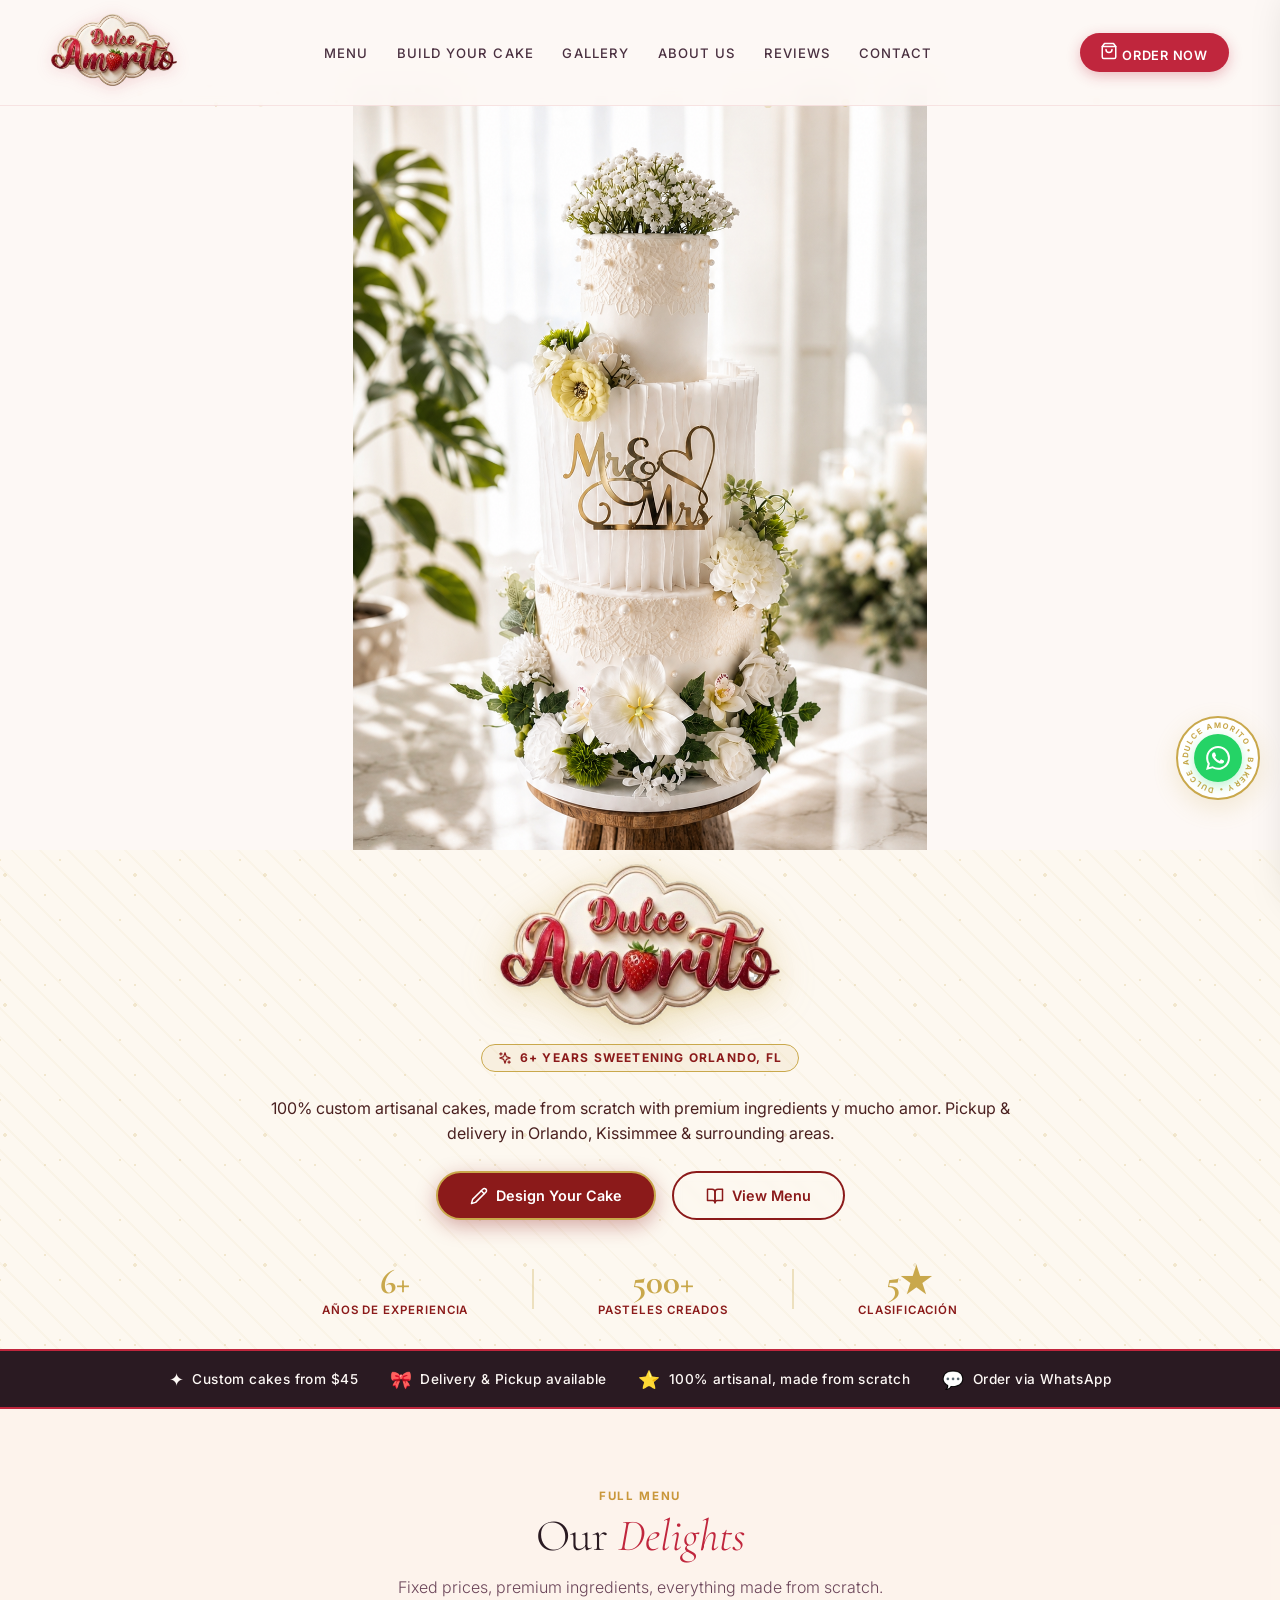
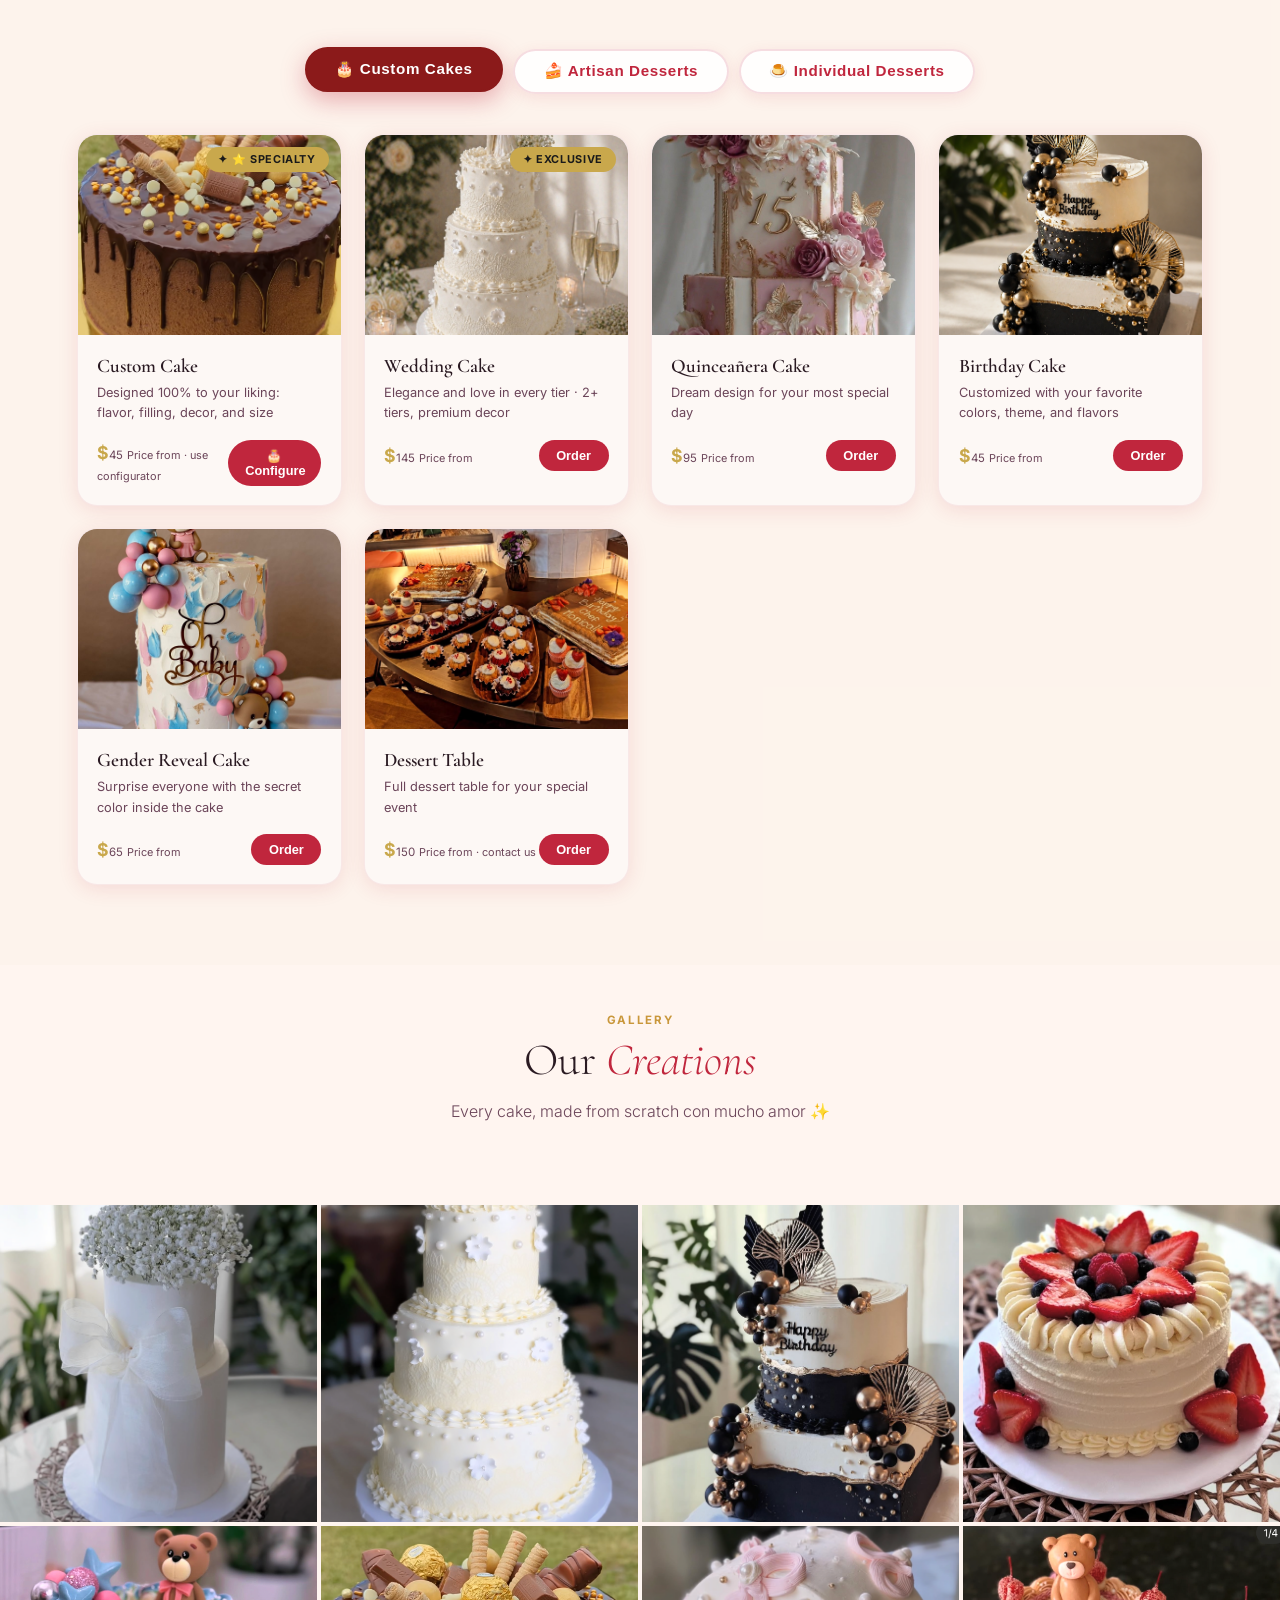
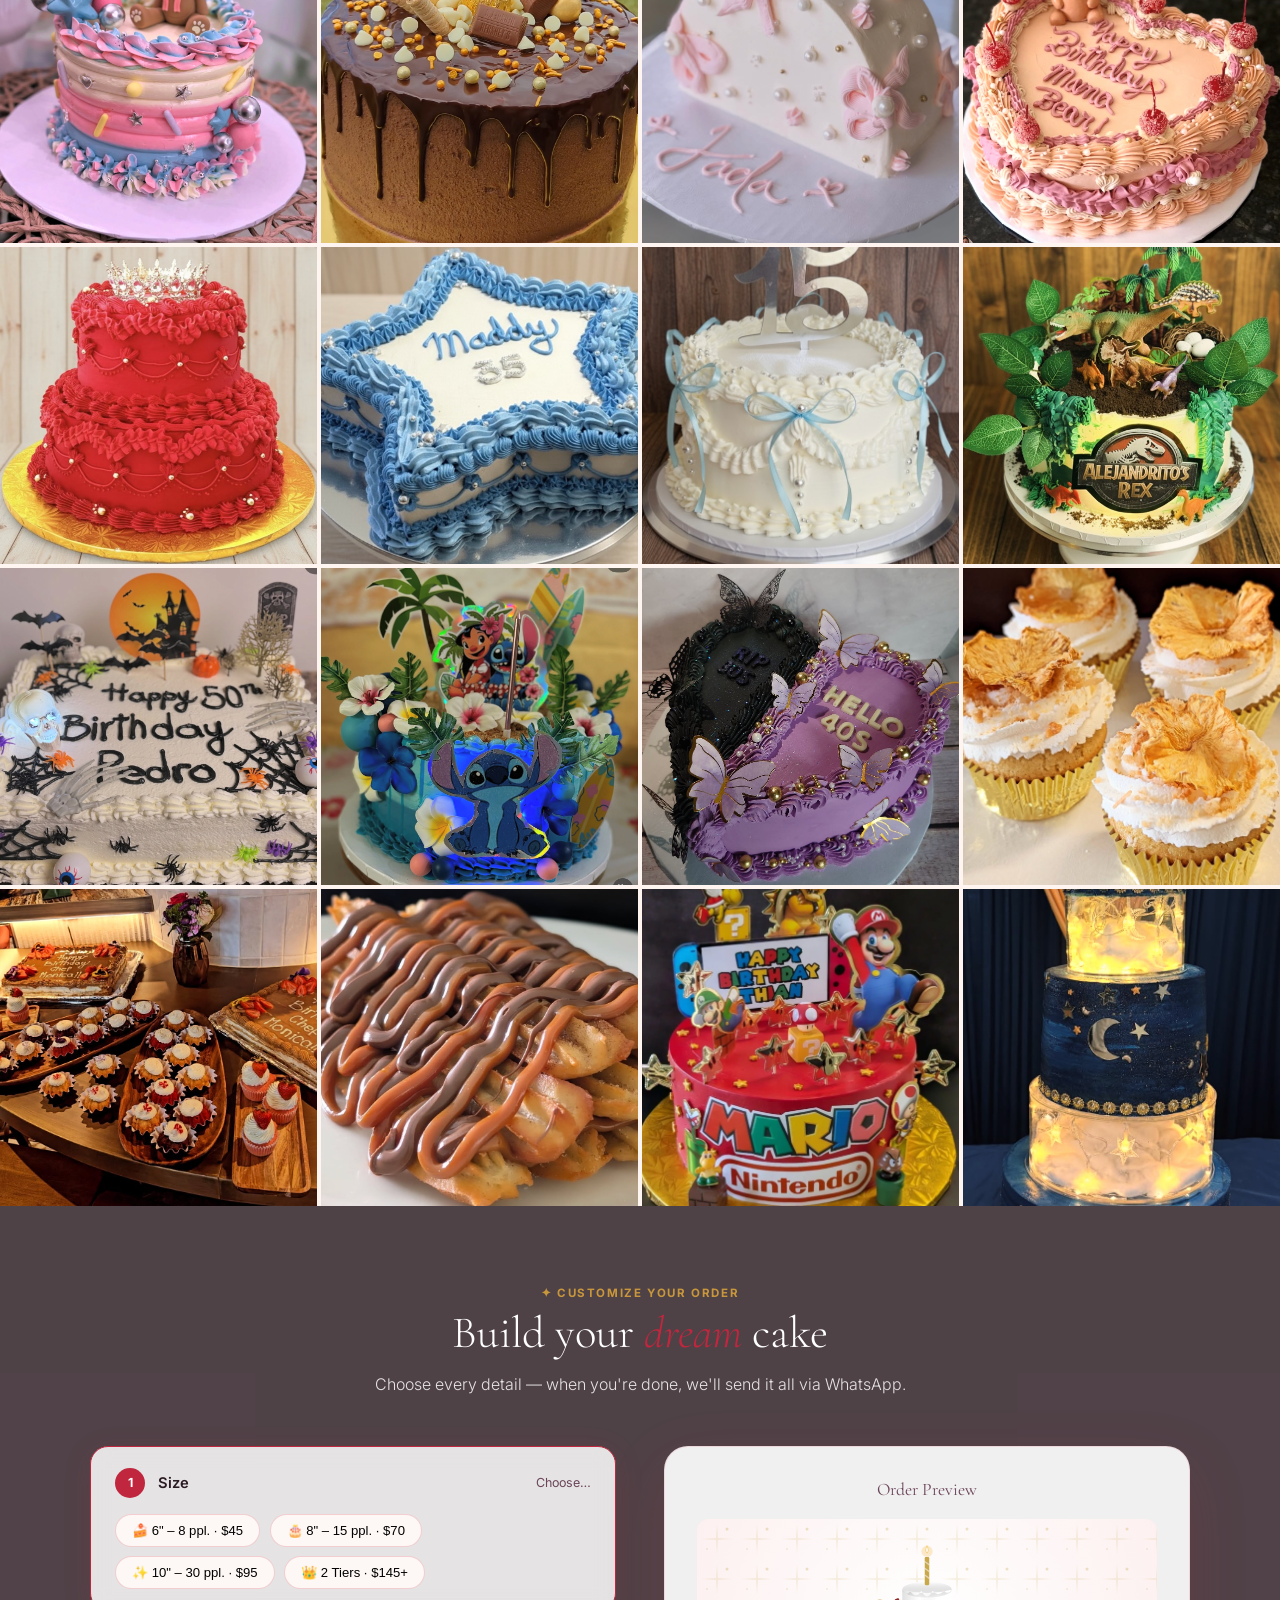
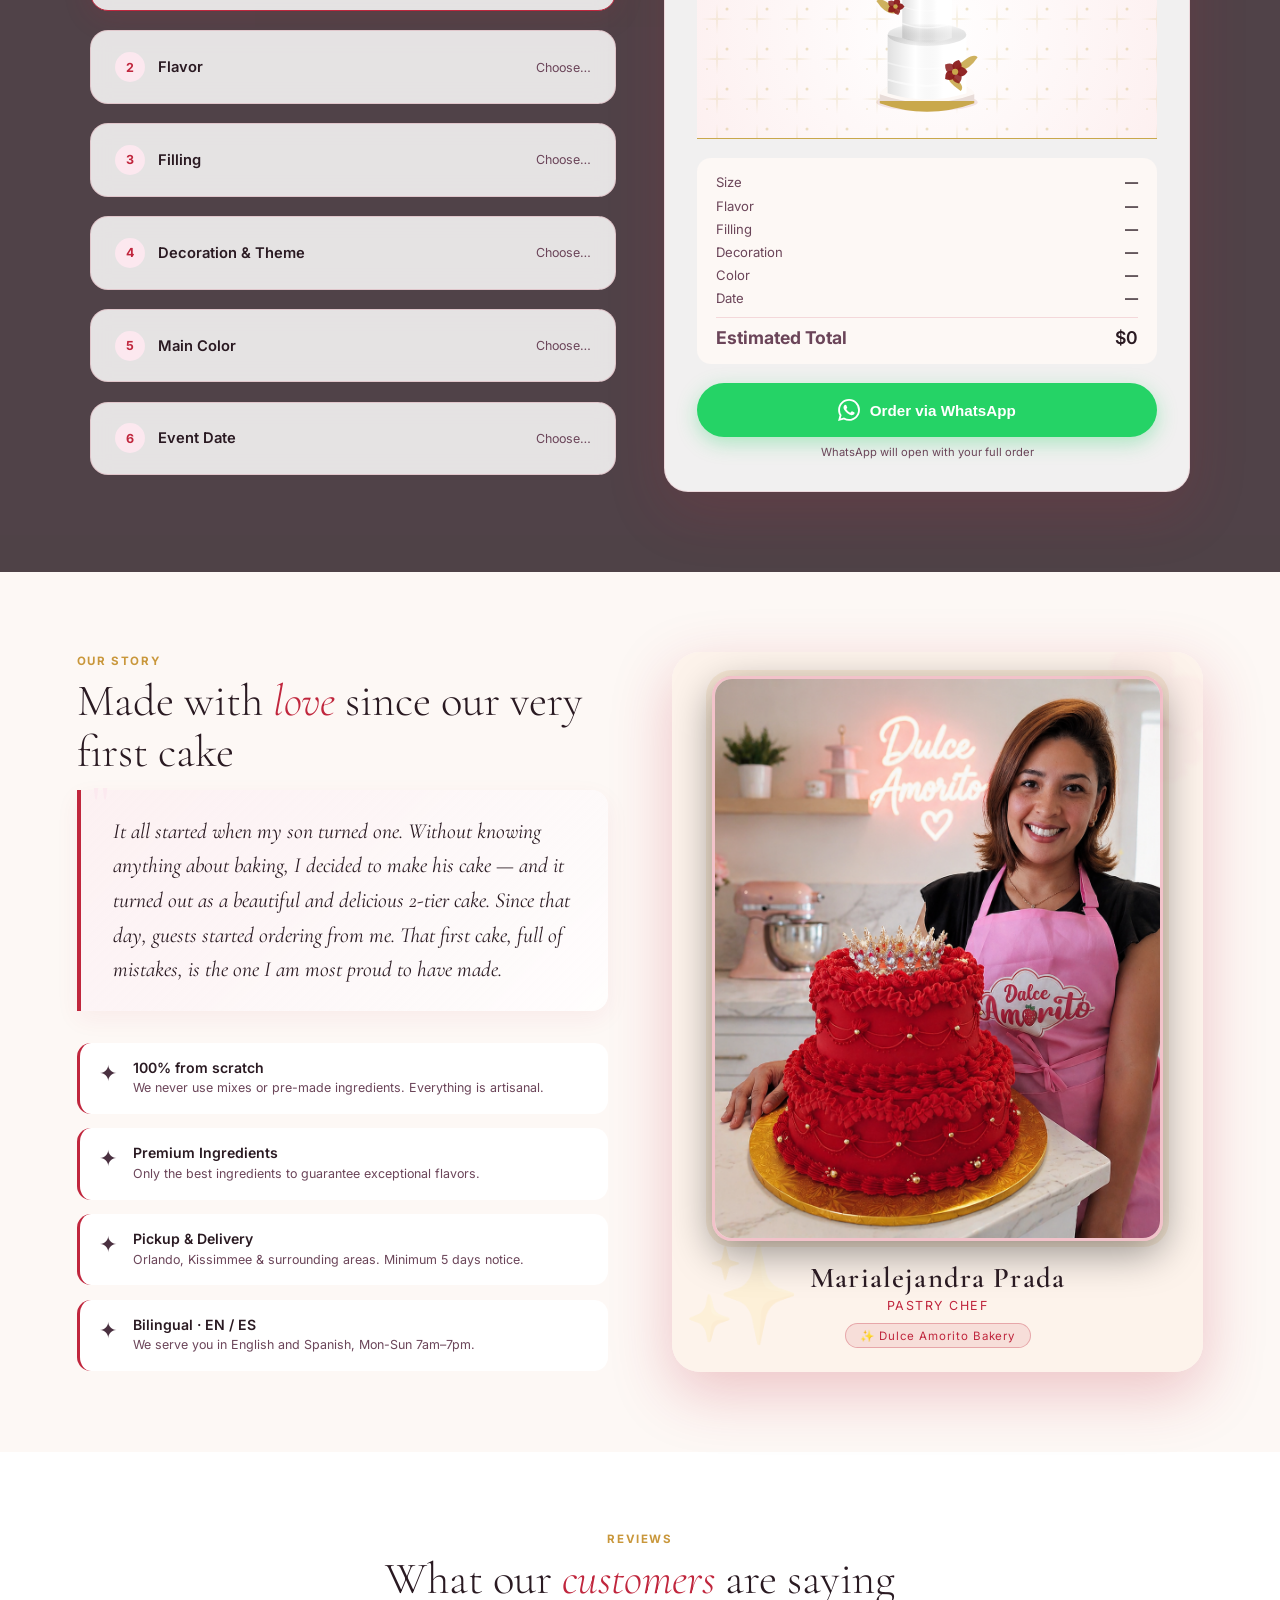
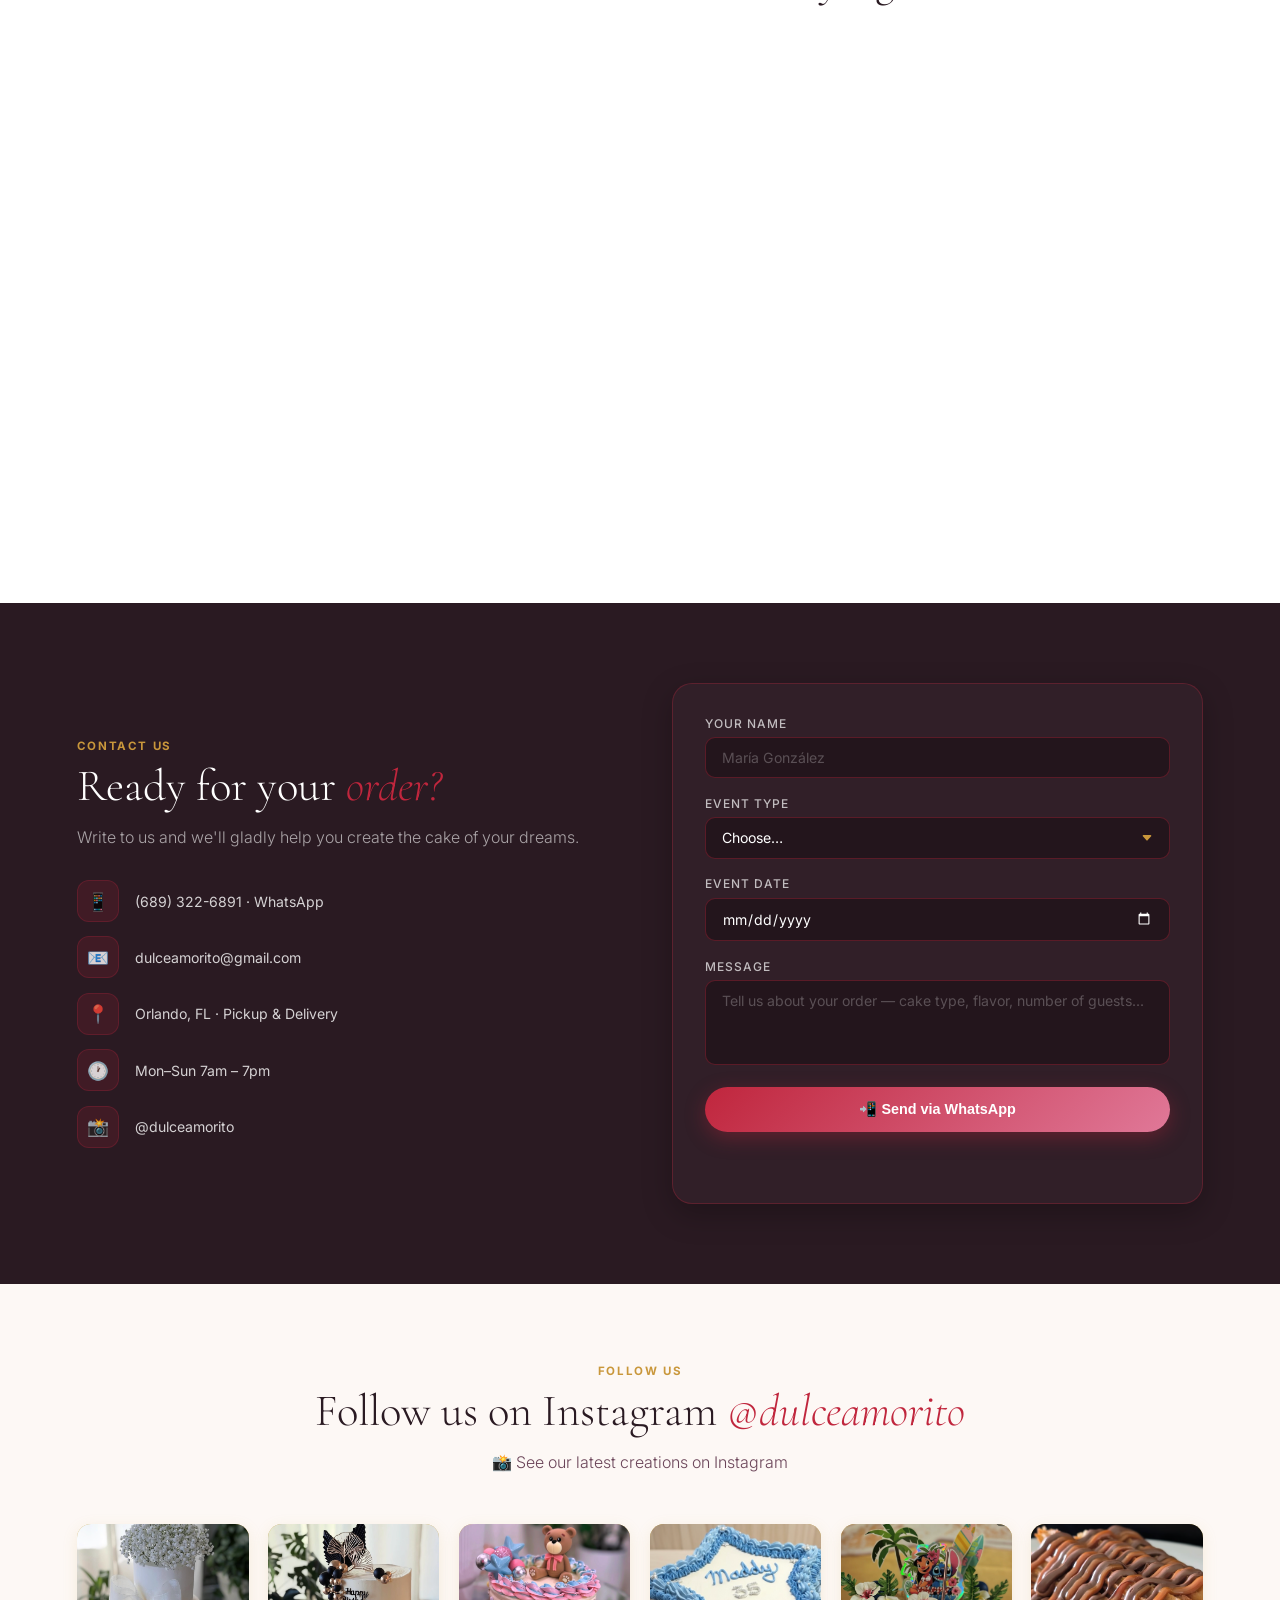
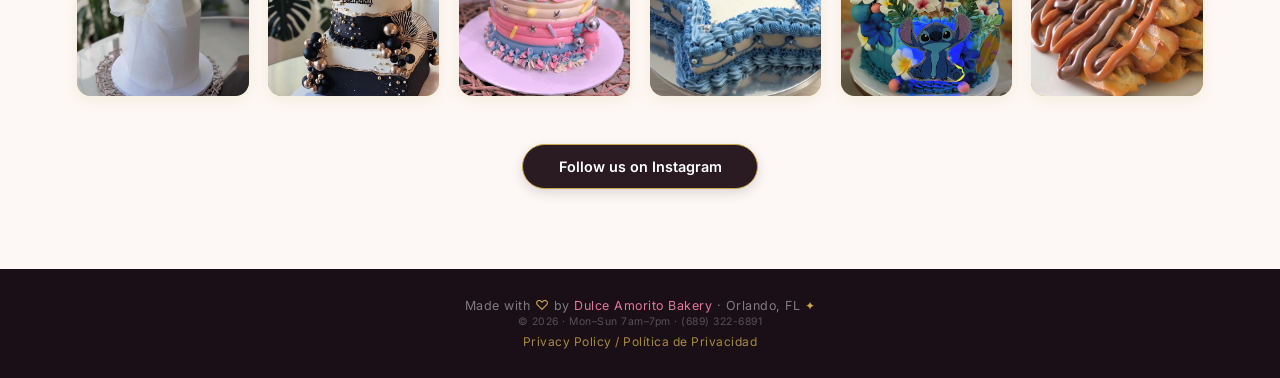
==== index.html @ 637c9a6a "Replace Instagram placeholders with real cake images and apply hover scaling and dimming effects" ====
<!DOCTYPE html>
<html lang="en">

<head>
  <meta charset="UTF-8" />
  <link rel="icon" type="image/png" href="logo.png">
  <link rel="apple-touch-icon" href="logo.png">
  <meta name="viewport" content="width=device-width,initial-scale=1.0" />
  <title>Dulce Amorito Bakery | Artisanal Cakes · Orlando, FL</title>
  <meta name="description" content="Custom artisanal cakes made con amor in Orlando, FL. Order via WhatsApp." />
  <link
    href="https://fonts.googleapis.com/css2?family=Cormorant+Garamond:ital,wght@0,300;0,400;0,600;1,400&family=Inter:wght@300;400;500;600&display=swap"
    rel="stylesheet" />
  <link rel="stylesheet" href="style.css" />
  <style>
    body {
      padding-top: 85px;
    }
  </style>
</head>

<body>

  <!-- NAV -->
  <nav id="main-nav" style="top:0;">
    <div class="nav-logo"><img src="logo.png" alt="Dulce Amorito Bakery"
        style="height:72px;width:auto;object-fit:contain;filter:drop-shadow(0 2px 8px rgba(192,38,61,0.18));"
        onerror="this.outerHTML='<span style=font-family:Cormorant Garamond,serif;font-size:1.5rem;font-weight:600;color:#2a1a22>Dulce <span style=color:#c0263d>Amorito</span></span>'" />
    </div>
    <ul class="nav-links">
      <li><a href="#catalog">Menu</a></li>
      <li><a href="#configurator">Build Your Cake</a></li>
      <li><a href="#galeria">Gallery</a></li>
      <li><a href="#about">About Us</a></li>
      <li><a href="#testimonials">Reviews</a></li>
      <li><a href="#contact">Contact</a></li>
    </ul>
    <a href="https://wa.me/16893226891" target="_blank" class="nav-cta">
      <svg xmlns="http://www.w3.org/2000/svg" width="18" height="18" viewBox="0 0 24 24" fill="none" stroke="currentColor" stroke-width="2" stroke-linecap="round" stroke-linejoin="round"><path d="M6 2 3 6v14a2 2 0 0 0 2 2h14a2 2 0 0 0 2-2V6l-3-4Z"/><path d="M3 6h18"/><path d="M16 10a4 4 0 0 1-8 0"/></svg>
      Order Now
    </a>
    <button class="menu-toggle" onclick="toggleMenu()">☰</button>
  </nav>

  <!-- HERO (NO CROPPING) -->
  <section id="hero"
    style="position:relative; background: var(--cream); display: flex; flex-direction: column; align-items: center; padding: 0; margin: 0;">
    
    <!-- CONTENEDOR DE LA IMAGEN COMPLETA -->
    <div class="hero-img-container" style="position:relative; width: 100%; display: flex; justify-content: center; align-items: flex-start; margin: 0; padding: 0;">
      <!-- Partículas -->
      <canvas id="hero-particles" style="position:absolute;inset:0;width:100%;height:100%;z-index:1;pointer-events:none;"></canvas>
      
      <!-- Imagen real -->
      <img src="fotos%20de%20fondo/fondos%20imagenes/hero-bg.PNG" class="hero-photo" alt="Pastel de Bodas Dulce Amorito" style="z-index:0; width: 100%; height: auto;" />

    </div>

    <!-- TEXTO (ABAJO DE LA FOTO) -->
    <div class="hero-text" style="position:relative; z-index:2; text-align:center; max-width:100%; padding: 1.5rem 1rem 2rem; width:100%; display:flex; flex-direction:column; align-items:center; background-color: #FDF8F0; background-image: repeating-linear-gradient(45deg, rgba(201,168,76,0.05) 0px, rgba(201,168,76,0.05) 2px, transparent 2px, transparent 20px); overflow: hidden;">
      
      <!-- CSS Particles (Background) -->
      <div style="position:absolute; inset:0; z-index:0; pointer-events:none; opacity: 0.2; 
                  background-image: radial-gradient(circle, #C9A84C 1.5px, transparent 1.5px),
                                    radial-gradient(circle, #C9A84C 1px, transparent 1px),
                                    radial-gradient(circle, #C9A84C 2px, transparent 2px);
                  background-size: 90px 90px, 60px 60px, 130px 130px;
                  background-position: 0 0, 30px 40px, 70px 90px;
                  animation: scrollParticles 40s linear infinite;">
      </div>

      <!-- Logo movido a la zona de texto -->
      <div style="margin-top: -10px; margin-bottom: 15px; position:relative; z-index:2;">
        <img src="logo.png" alt="Dulce Amorito Bakery" style="width:clamp(160px,35vw,280px);height:auto;object-fit:contain;
                 filter: drop-shadow(0 8px 20px rgba(201,168,76,0.3)) drop-shadow(0 2px 4px rgba(201,168,76,0.2));
                 animation: logoEntrance 1s ease-out forwards, floatLogo 4s ease-in-out infinite 1s;" onerror="this.style.display='none'" />
      </div>
      
      <span class="hero-badge shimmer-gold-badge"
        style="position:relative; z-index:2; overflow:hidden; background:rgba(201,168,76,0.1); border: 1px solid #C9A84C; color:#8B1A1A; font-weight: 700; margin-bottom: 0.5rem;">
        <svg xmlns="http://www.w3.org/2000/svg" width="14" height="14" viewBox="0 0 24 24" fill="none" stroke="currentColor" stroke-width="2" stroke-linecap="round" stroke-linejoin="round"><path d="m12 3-1.912 5.813a2 2 0 0 1-1.275 1.275L3 12l5.813 1.912a2 2 0 0 1 1.275 1.275L12 21l1.912-5.813a2 2 0 0 1 1.275-1.275L21 12l-5.813-1.912a2 2 0 0 1-1.275-1.275L12 3Z"/><path d="M5 3v4"/><path d="M19 17v4"/><path d="M3 5h4"/><path d="M17 19h4"/></svg>
        6+ years sweetening Orlando, FL
      </span>

      <p class="hero-sub descriptive-text" style="position:relative; z-index:2; color:#4A2020; font-weight:400; margin-top: 1rem; margin-bottom: 0; line-height: 1.6; max-width: 800px;">
        100% custom artisanal cakes, made from scratch with premium ingredients y mucho amor. Pickup &amp; delivery in Orlando, Kissimmee & surrounding areas.
      </p>
      
      <div class="hero-btns" style="position:relative; z-index:2; justify-content:center; margin-top: 1.5rem; gap: 1rem; flex-wrap: wrap;">
        <a href="#configurator" class="btn-primary">
          <svg xmlns="http://www.w3.org/2000/svg" width="18" height="18" viewBox="0 0 24 24" fill="none" stroke="currentColor" stroke-width="2" stroke-linecap="round" stroke-linejoin="round"><path d="M17 3a2.85 2.83 0 1 1 4 4L7.5 20.5 2 22l1.5-5.5Z"/><path d="m15 5 4 4"/></svg>
          Design Your Cake
        </a>
        <a href="#catalog" class="btn-outline" style="background:transparent; border: 2px solid #8B1A1A; color:#8B1A1A; text-shadow:none;">
          <svg xmlns="http://www.w3.org/2000/svg" width="18" height="18" viewBox="0 0 24 24" fill="none" stroke="currentColor" stroke-width="2" stroke-linecap="round" stroke-linejoin="round"><path d="M2 3h6a4 4 0 0 1 4 4v14a3 3 0 0 0-3-3H2z"/><path d="M22 3h-6a4 4 0 0 0-4 4v14a3 3 0 0 1 3-3h7z"/></svg>
          View Menu
        </a>
      </div>
      
      <div class="hero-stats compact-stats" style="position:relative; z-index:2; justify-content:center; align-items: center; margin-top: 2.5rem; display: flex; flex-wrap: nowrap;">
        <div class="stat-item" style="display:flex;flex-direction:column;align-items:center;"><span class="stat-num" style="color:#C9A84C; font-family:'Cormorant Garamond', serif; font-weight:700;"><span class="count-up" data-target="6">6</span>+</span><span class="stat-label" style="color:#8B1A1A; font-weight:600;">AÑOS DE EXPERIENCIA</span></div>
        <div class="stat-divider" style="width:2px; background:#C9A84C; opacity:0.3; height:40px; margin: 0 1.5rem;"></div>
        <div class="stat-item" style="display:flex;flex-direction:column;align-items:center;"><span class="stat-num" style="color:#C9A84C; font-family:'Cormorant Garamond', serif; font-weight:700;"><span class="count-up" data-target="500">500</span>+</span><span class="stat-label" style="color:#8B1A1A; font-weight:600;">PASTELES CREADOS</span></div>
        <div class="stat-divider" style="width:2px; background:#C9A84C; opacity:0.3; height:40px; margin: 0 1.5rem;"></div>
        <div class="stat-item" style="display:flex;flex-direction:column;align-items:center;"><span class="stat-num" style="color:#C9A84C; font-family:'Cormorant Garamond', serif; font-weight:700;"><span class="count-up" data-target="5">5</span>★</span><span class="stat-label" style="color:#8B1A1A; font-weight:600;">CLASIFICACIÓN</span></div>
      </div>
    </div>
  </section>

  <!-- BANNER STRIP -->
  <div class="promo-banner">
    <div class="promo-inner">
      <div class="promo-item"><span>✦</span> Custom cakes from $45</div>
      <div class="promo-item"><span>🎀</span> Delivery & Pickup available</div>
      <div class="promo-item"><span>⭐</span> 100% artisanal, made from scratch</div>
      <div class="promo-item"><span>💬</span> Order via WhatsApp</div>
    </div>
  </div>

  <!-- CATALOG -->
  <section id="catalog"
    style="position:relative;background-image:url('fondos%20imagenes/IMG_9581.JPG');background-size:cover;background-position:center;background-attachment:fixed;">
    <div style="position:absolute;inset:0;background:rgba(253,243,235,0.88);z-index:0;pointer-events:none;"></div>
    <div style="position:relative;z-index:1;">
      <div class="section-header">
        <p class="section-tag">Full Menu</p>
        <h2 class="section-title">Our <em>Delights</em></h2>
        <p class="section-sub">Fixed prices, premium ingredients, everything made from scratch.</p>
      </div>
      <div class="catalog-tabs">
        <button class="tab-btn active" onclick="showTab('tortas',this)">🎂 Custom Cakes</button>
        <button class="tab-btn" onclick="showTab('artisan',this)">🍰 Artisan Desserts</button>
        <button class="tab-btn" onclick="showTab('individual',this)">🍮 Individual Desserts</button>
      </div>
      <div class="catalog-grid" id="catalog-grid"></div>
    </div>
  </section>

  <!-- GALLERY -->
  <section id="galeria" style="background:#fff5f0;padding:3rem 0 0;">
    <div class="section-header" style="padding:0 6% 2rem;">
      <p class="section-tag">Gallery</p>
      <h2 class="section-title">Our <em>Creations</em></h2>
      <p class="section-sub">Every cake, made from scratch con mucho amor ✨</p>
    </div>
    <div style="display:grid;grid-template-columns:repeat(4,1fr);gap:4px;">
      <div style="overflow:hidden;aspect-ratio:1;"><img src="imagenes/dulce-1.png" alt="Pastel personalizado artesanal Orlando FL Dulce Amorito Bakery"
          style="width:100%;height:100%;object-fit:cover;display:block;" loading="lazy" onclick="openGallery(0)" />
      </div>
      <div style="overflow:hidden;aspect-ratio:1;"><img src="imagenes/dulce-2.png" alt="Pastel de cumpleaños decorado Orlando FL Dulce Amorito Bakery"
          style="width:100%;height:100%;object-fit:cover;display:block;" loading="lazy" onclick="openGallery(1)" />
      </div>
      <div style="overflow:hidden;aspect-ratio:1;"><img src="imagenes/dulce-3.png" alt="Torta elegante para bodas Orlando FL Dulce Amorito Bakery"
          style="width:100%;height:100%;object-fit:cover;display:block;" loading="lazy" onclick="openGallery(2)" />
      </div>
      <div style="overflow:hidden;aspect-ratio:1;"><img src="imagenes/dulce-4.png" alt="Pasteles finos de aniversario Orlando FL Dulce Amorito Bakery"
          style="width:100%;height:100%;object-fit:cover;display:block;" loading="lazy" onclick="openGallery(3)" />
      </div>
      <div style="overflow:hidden;aspect-ratio:1;"><img src="imagenes/dulce-5.png" alt="Pastel decorado con flores naturales Orlando FL Dulce Amorito Bakery"
          style="width:100%;height:100%;object-fit:cover;display:block;" loading="lazy" onclick="openGallery(4)" />
      </div>
      <div style="overflow:hidden;aspect-ratio:1;"><img src="imagenes/dulce-6.png" alt="Torta temática infantil personalizada Orlando FL Dulce Amorito Bakery"
          style="width:100%;height:100%;object-fit:cover;display:block;" loading="lazy" onclick="openGallery(5)" />
      </div>
      <div style="overflow:hidden;aspect-ratio:1;"><img src="imagenes/dulce-7.png" alt="Pastel artístico para eventos especiales Orlando FL Dulce Amorito Bakery"
          style="width:100%;height:100%;object-fit:cover;display:block;" loading="lazy" onclick="openGallery(6)" />
      </div>
      <div style="overflow:hidden;aspect-ratio:1;"><img src="imagenes/dulce-8.png" alt="Torta vintage estilo Lambeth Orlando FL Dulce Amorito Bakery"
          style="width:100%;height:100%;object-fit:cover;display:block;" loading="lazy" onclick="openGallery(7)" />
      </div>
      <div style="overflow:hidden;aspect-ratio:1;"><img src="imagenes/dulce-9.png" alt="Pastel drip de chocolate gourmet Orlando FL Dulce Amorito Bakery"
          style="width:100%;height:100%;object-fit:cover;display:block;" loading="lazy" onclick="openGallery(8)" />
      </div>
      <div style="overflow:hidden;aspect-ratio:1;"><img src="imagenes/dulce-10.png" alt="Torta personalizada de bautizo Orlando FL Dulce Amorito Bakery"
          style="width:100%;height:100%;object-fit:cover;display:block;" loading="lazy" onclick="openGallery(9)" />
      </div>
      <div style="overflow:hidden;aspect-ratio:1;"><img src="imagenes/dulce-11.png" alt="Pastel de Quinceañera elegante de pisos Orlando FL Dulce Amorito Bakery"
          style="width:100%;height:100%;object-fit:cover;display:block;" loading="lazy" onclick="openGallery(10)" />
      </div>
      <div style="overflow:hidden;aspect-ratio:1;"><img src="imagenes/dulce-12.png" alt="Torta revelación de género de bebé Orlando FL Dulce Amorito Bakery"
          style="width:100%;height:100%;object-fit:cover;display:block;" loading="lazy" onclick="openGallery(11)" />
      </div>
      <div style="overflow:hidden;aspect-ratio:1;"><img src="imagenes/dulce-13.png" alt="Pasteles personalizados para fiestas de graduación Orlando FL Dulce Amorito Bakery"
          style="width:100%;height:100%;object-fit:cover;display:block;" loading="lazy" onclick="openGallery(12)" />
      </div>
      <div style="overflow:hidden;aspect-ratio:1;"><img src="imagenes/dulce-14.png" alt="Pastel de fondant creativo artesanal Orlando FL Dulce Amorito Bakery"
          style="width:100%;height:100%;object-fit:cover;display:block;" loading="lazy" onclick="openGallery(13)" />
      </div>
      <div style="overflow:hidden;aspect-ratio:1;"><img src="imagenes/dulce-15.png" alt="Torta de bodas clásica minimalista Orlando FL Dulce Amorito Bakery"
          style="width:100%;height:100%;object-fit:cover;display:block;" loading="lazy" onclick="openGallery(14)" />
      </div>
      <div style="overflow:hidden;aspect-ratio:1;"><img src="imagenes/dulce-16.png" alt="Pastel moderno con hojas de oro Orlando FL Dulce Amorito Bakery"
          style="width:100%;height:100%;object-fit:cover;display:block;" loading="lazy" onclick="openGallery(15)" />
      </div>
      <div style="overflow:hidden;aspect-ratio:1;"><img src="imagenes/dulce-17.png" alt="Torta elegante de aniversario de bodas Orlando FL Dulce Amorito Bakery"
          style="width:100%;height:100%;object-fit:cover;display:block;" loading="lazy" onclick="openGallery(16)" />
      </div>
      <div style="overflow:hidden;aspect-ratio:1;"><img src="imagenes/dulce-18.png" alt="Pastel rústico decorado con frutos rojos Orlando FL Dulce Amorito Bakery"
          style="width:100%;height:100%;object-fit:cover;display:block;" loading="lazy" onclick="openGallery(17)" />
      </div>
      <div style="overflow:hidden;aspect-ratio:1;"><img src="imagenes/dulce-19.png" alt="Torta personalizada con merengue suizo Orlando FL Dulce Amorito Bakery"
          style="width:100%;height:100%;object-fit:cover;display:block;" loading="lazy" onclick="openGallery(18)" />
      </div>
      <div style="overflow:hidden;aspect-ratio:1;"><img src="imagenes/dulce-23.png" alt="Pastel de cumpleaños infantil temático Orlando FL Dulce Amorito Bakery"
          style="width:100%;height:100%;object-fit:cover;display:block;" loading="lazy" onclick="openGallery(19)" />
      </div>
    </div>
  </section>

  <!-- CONFIGURATOR -->
  <section id="configurator"
    style="position:relative;background-image:url('fondos%20imagenes/IMG_9573.JPG');background-size:cover;background-position:center;background-attachment:fixed;">
    <div style="position:absolute;inset:0;background:rgba(42,26,34,0.82);z-index:0;pointer-events:none;"></div>
    <div style="position:relative;z-index:1;width:100%;">
      <div class="config-wrapper">
        <div class="section-header">
          <p class="section-tag">✦ Customize your order</p>
          <h2 class="section-title">Build your <em>dream</em> cake</h2>
          <p class="section-sub">Choose every detail — when you're done, we'll send it all via WhatsApp.</p>
        </div>
        <div class="config-layout">
          <div class="config-steps">

            <div class="config-step active" id="cs1">
              <div class="step-hd" onclick="toggleStep(1)">
                <div class="step-num">1</div>
                <span class="step-label">Size</span>
                <span class="step-val" id="sv1">Choose…</span>
              </div>
              <div class="step-opts">
                <button class="chip" onclick="pickSize(this,'🍰 6 inches – 8 ppl.',45)">🍰 6" – 8 ppl. · $45</button>
                <button class="chip" onclick="pickSize(this,'🎂 8 inches – 15 ppl.',70)">🎂 8" – 15 ppl. · $70</button>
                <button class="chip" onclick="pickSize(this,'✨ 10 inches – 30 ppl.',95)">✨ 10" – 30 ppl. · $95</button>
                <button class="chip" onclick="pickSize(this,'👑 2 Tiers (30+ ppl.)',145)">👑 2 Tiers · $145+</button>
              </div>
            </div>

            <div class="config-step" id="cs2">
              <div class="step-hd" onclick="toggleStep(2)">
                <div class="step-num">2</div>
                <span class="step-label">Flavor</span>
                <span class="step-val" id="sv2">Choose…</span>
              </div>
              <div class="step-opts">
                <button class="chip" onclick="pick(this,'flavor','sv2')">🤍 Vanilla</button>
                <button class="chip" onclick="pick(this,'flavor','sv2')">🍫 Chocolate</button>
                <button class="chip" onclick="pick(this,'flavor','sv2')">🌹 Red Velvet</button>
                <button class="chip" onclick="pick(this,'flavor','sv2')">🥥 Coconut</button>
                <button class="chip" onclick="pick(this,'flavor','sv2')">🌸 Almond</button>
                <button class="chip" onclick="pick(this,'flavor','sv2')">🍍 Pineapple</button>
              </div>
            </div>

            <div class="config-step" id="cs3">
              <div class="step-hd" onclick="toggleStep(3)">
                <div class="step-num">3</div>
                <span class="step-label">Filling</span>
                <span class="step-val" id="sv3">Choose…</span>
              </div>
              <div class="step-opts">
                <button class="chip" onclick="pick(this,'filling','sv3')">🍮 Pastry Cream</button>
                <button class="chip" onclick="pick(this,'filling','sv3')">☁️ Chantilly</button>
                <button class="chip" onclick="pick(this,'filling','sv3')">🍫 Chocolate Ganache</button>
                <button class="chip" onclick="pick(this,'filling','sv3')">🌰 Nutella</button>
                <button class="chip" onclick="pick(this,'filling','sv3')">🍯 Dulce de Leche</button>
                <button class="chip" onclick="pick(this,'filling','sv3')">🍓 Strawberries & Cream</button>
                <button class="chip" onclick="pick(this,'filling','sv3')">🍋 Lemon Curd</button>
                <button class="chip" onclick="pick(this,'filling','sv3')">🌺 Passion Fruit</button>
                <button class="chip" onclick="pick(this,'filling','sv3')">🥭 Mango</button>
                <button class="chip" onclick="pick(this,'filling','sv3')">🍍 Pineapple</button>
              </div>
            </div>

            <div class="config-step" id="cs4">
              <div class="step-hd" onclick="toggleStep(4)">
                <div class="step-num">4</div>
                <span class="step-label">Decoration & Theme</span>
                <span class="step-val" id="sv4">Choose…</span>
              </div>
              <div class="step-opts">
                <button class="chip" onclick="pick(this,'deco','sv4')">Vintage/Lambeth (Piping)</button>
                <button class="chip" onclick="pick(this,'deco','sv4')">Floral (Real/Artificial)</button>
                <button class="chip" onclick="pick(this,'deco','sv4')">Minimalist/Smooth</button>
                <button class="chip" onclick="pick(this,'deco','sv4')">Themed (Characters, etc.)</button>
                <button class="chip" onclick="pick(this,'deco','sv4')">Drip Cake</button>
                <button class="chip" onclick="pick(this,'deco','sv4')">Other (Discuss later)</button>
              </div>
            </div>

            <div class="config-step" id="cs5">
              <div class="step-hd" onclick="toggleStep(5)">
                <div class="step-num">5</div>
                <span class="step-label">Main Color</span>
                <span class="step-val" id="sv5">Choose…</span>
              </div>
              <div class="step-opts">
                <button class="color-dot" style="background:#ffffff"
                  onclick="pickColor(this, 'White', '#ffffff')"></button>
                <button class="color-dot" style="background:#e53e3e"
                  onclick="pickColor(this, 'Red', '#e53e3e')"></button>
                <button class="color-dot" style="background:#fbb6ce"
                  onclick="pickColor(this, 'Pink', '#fbb6ce')"></button>
                <button class="color-dot" style="background:#90cdf4"
                  onclick="pickColor(this, 'Light Blue', '#90cdf4')"></button>
                <button class="color-dot" style="background:#faf089"
                  onclick="pickColor(this, 'Yellow', '#faf089')"></button>
                <button class="color-dot" style="background:#c6f6d5"
                  onclick="pickColor(this, 'Mint', '#c6f6d5')"></button>
                <button class="color-dot" style="background:#d6bcfa"
                  onclick="pickColor(this, 'Lilac', '#d6bcfa')"></button>
                <button class="color-dot" style="background:#2d3748"
                  onclick="pickColor(this, 'Black', '#2d3748')"></button>
              </div>
            </div>

            <div class="config-step" id="cs6">
              <div class="step-hd" onclick="toggleStep(6)">
                <div class="step-num">6</div>
                <span class="step-label">Event Date</span>
                <span class="step-val" id="sv6">Choose…</span>
              </div>
              <div class="step-opts" style="flex-direction:column">
                <input type="date" id="event-date"
                  style="padding:.6rem 1rem;border:1.5px solid rgba(192,38,61,.25);border-radius:10px;font-family:inherit;font-size:.88rem;max-width:240px"
                  onchange="pickDate(this.value)" />
                <p style="font-size:.72rem;color:var(--mid);margin-top:.4rem">📌 Minimum 5 days notice</p>
              </div>
            </div>

          </div>

          <!-- PREVIEW -->
          <div class="preview-panel">
            <p class="preview-title">Order Preview</p>
            <div class="cake-display" style="padding:1rem 0">
              <svg id="cake-svg" viewBox="0 0 120 160" width="140" height="180" style="margin:0 auto;display:block;animation:floatLogo 4s ease-in-out infinite;">
                <defs>
                  <linearGradient id="shading" x1="0" y1="0" x2="1" y2="0">
                    <stop offset="0%" stop-color="rgba(0,0,0,0.12)" />
                    <stop offset="35%" stop-color="rgba(0,0,0,0)" />
                    <stop offset="70%" stop-color="rgba(255,255,255,0.1)" />
                    <stop offset="100%" stop-color="rgba(255,255,255,0.4)" />
                  </linearGradient>
                  <linearGradient id="topShade" x1="0" y1="0" x2="0" y2="1">
                    <stop offset="0%" stop-color="rgba(255,255,255,0.4)" />
                    <stop offset="100%" stop-color="rgba(0,0,0,0.05)" />
                  </linearGradient>
                </defs>
                
                <!-- Shadow -->
                <ellipse cx="60" cy="145" rx="45" ry="8" fill="rgba(139,26,26,0.1)" />
                
                <!-- Base Plate -->
                <ellipse cx="60" cy="138" rx="42" ry="12" fill="#Fdf8f5" />
                <path d="M18 138 Q60 153 102 138 L102 144 Q60 159 18 144 Z" fill="#e8dcd8" />
                <path d="M18 144 L18 146 Q60 161 102 146 L102 144 Z" fill="#C9A84C" />
                
                <!-- Frosting Base Colors (Driven by JS) -->
                <g id="frosting-main" fill="#ffffff" style="transition:fill 0.4s ease">
                  <!-- Bottom Tier Base -->
                  <path d="M25 137 L25 85 Q60 95 95 85 L95 137 Q60 148 25 137 Z" />
                  <ellipse cx="60" cy="85" rx="35" ry="10" />
                  
                  <!-- Top Tier Base -->
                  <path d="M38 88 L38 45 Q60 52 82 45 L82 88 Q60 96 38 88 Z" />
                  <ellipse cx="60" cy="45" rx="22" ry="7" />
                </g>

                <!-- 3D Shading Overlays (Static, Pointer Events None) -->
                <g pointer-events="none">
                  <!-- Bottom Tier Body Shading -->
                  <path d="M25 137 L25 85 Q60 95 95 85 L95 137 Q60 148 25 137 Z" fill="url(#shading)" />
                  <!-- Bottom Tier Top Face Shading -->
                  <ellipse cx="60" cy="85" rx="35" ry="10" fill="url(#topShade)" />
                  <!-- Frosting lines bottom -->
                  <path d="M25 125 Q60 136 95 125" stroke="rgba(255,255,255,0.6)" stroke-width="1.5" fill="none" />
                  <path d="M25 110 Q60 121 95 110" stroke="rgba(255,255,255,0.4)" stroke-width="1.5" fill="none" />
                  
                  <!-- Top Tier Body Shading -->
                  <path d="M38 88 L38 45 Q60 52 82 45 L82 88 Q60 96 38 88 Z" fill="url(#shading)" />
                  <!-- Top Tier Top Face Shading -->
                  <ellipse cx="60" cy="45" rx="22" ry="7" fill="url(#topShade)" />
                  <!-- Frosting lines top -->
                  <path d="M38 75 Q60 83 82 75" stroke="rgba(255,255,255,0.6)" stroke-width="1" fill="none" />
                  <path d="M38 60 Q60 68 82 60" stroke="rgba(255,255,255,0.4)" stroke-width="1" fill="none" />
                </g>

                <!-- Frosting Drip -->
                <g id="frosting-drip" fill="#ffffff" style="transition:fill 0.4s ease; stroke:none;">
                  <path d="M38 45 Q42 52 45 46 Q50 54 55 46 Q60 56 65 46 Q70 52 75 46 Q79 50 82 45 Q60 51 38 45 Z" />
                </g>
                <path d="M38 45 Q42 52 45 46 Q50 54 55 46 Q60 56 65 46 Q70 52 75 46 Q79 50 82 45 Q60 51 38 45 Z" fill="url(#shading)" pointer-events="none" />

                <!-- Decorative Gold Leaves -->
                <path d="M85 115 Q100 100 105 105 Q95 120 85 115" fill="#C9A84C" opacity="0.9" />
                <path d="M80 120 Q95 130 90 135 Q75 125 80 120" fill="#C9A84C" opacity="0.9" />
                <path d="M35 65 Q20 50 15 55 Q25 70 35 65" fill="#C9A84C" opacity="0.9" />

                <!-- Decorative Burgundy Flowers -->
                <g transform="translate(85, 118) scale(0.55)">
                  <path d="M0 0 Q10 -15 20 0 Q10 15 0 0" fill="#8B1A1A" opacity="0.95" transform="rotate(0)" />
                  <path d="M0 0 Q10 -15 20 0 Q10 15 0 0" fill="#8B1A1A" opacity="0.85" transform="rotate(72)" />
                  <path d="M0 0 Q10 -15 20 0 Q10 15 0 0" fill="#8B1A1A" opacity="0.95" transform="rotate(144)" />
                  <path d="M0 0 Q10 -15 20 0 Q10 15 0 0" fill="#8B1A1A" opacity="0.85" transform="rotate(216)" />
                  <path d="M0 0 Q10 -15 20 0 Q10 15 0 0" fill="#8B1A1A" opacity="0.95" transform="rotate(288)" />
                  <circle cx="0" cy="0" r="5" fill="#C9A84C" />
                </g>
                
                <g transform="translate(32, 60) scale(0.4)">
                  <path d="M0 0 Q10 -15 20 0 Q10 15 0 0" fill="#8B1A1A" opacity="0.95" transform="rotate(0)" />
                  <path d="M0 0 Q10 -15 20 0 Q10 15 0 0" fill="#8B1A1A" opacity="0.85" transform="rotate(72)" />
                  <path d="M0 0 Q10 -15 20 0 Q10 15 0 0" fill="#8B1A1A" opacity="0.95" transform="rotate(144)" />
                  <path d="M0 0 Q10 -15 20 0 Q10 15 0 0" fill="#8B1A1A" opacity="0.85" transform="rotate(216)" />
                  <path d="M0 0 Q10 -15 20 0 Q10 15 0 0" fill="#8B1A1A" opacity="0.95" transform="rotate(288)" />
                  <circle cx="0" cy="0" r="5" fill="#C9A84C" />
                </g>

                <!-- Golden Candle -->
                <rect x="58" y="16" width="4" height="25" fill="#C9A84C" rx="1" />
                <path d="M58 20 L62 23" stroke="#ffffff" stroke-width="1.2" opacity="0.5" />
                <path d="M58 26 L62 29" stroke="#ffffff" stroke-width="1.2" opacity="0.5" />
                <path d="M58 32 L62 35" stroke="#ffffff" stroke-width="1.2" opacity="0.5" />
                
                <!-- Candle Flame -->
                <circle cx="60" cy="11" r="5" fill="rgba(245,208,128,0.4)" />
                <path d="M60 5 Q63 10 60 13 Q57 10 60 5 Z" fill="#f5d080" />
                <path d="M60 7 Q61.5 10 60 12 Q58.5 10 60 7 Z" fill="#ffffff" />
              </svg>
            </div>
            <div class="summary-rows">
              <div class="sum-row"><span class="sum-k">Size</span><span class="sum-v" id="ps-size">—</span></div>
              <div class="sum-row"><span class="sum-k">Flavor</span><span class="sum-v" id="ps-flavor">—</span></div>
              <div class="sum-row"><span class="sum-k">Filling</span><span class="sum-v" id="ps-filling">—</span></div>
              <div class="sum-row"><span class="sum-k">Decoration</span><span class="sum-v" id="ps-deco">—</span></div>
              <div class="sum-row"><span class="sum-k">Color</span><span class="sum-v" id="ps-color">—</span></div>
              <div class="sum-row"><span class="sum-k">Date</span><span class="sum-v" id="ps-date">—</span></div>
              <div class="sum-row sum-total"><span class="sum-k">Estimated Total</span><span class="sum-v"
                  id="ps-total">$0</span></div>
            </div>
            <button class="btn-wa" onclick="orderCake()">
              <svg width="22" height="22" viewBox="0 0 24 24" fill="currentColor">
                <path
                  d="M17.472 14.382c-.297-.149-1.758-.867-2.03-.967-.273-.099-.471-.148-.67.15-.197.297-.767.966-.94 1.164-.173.199-.347.223-.644.075-.297-.15-1.255-.463-2.39-1.475-.883-.788-1.48-1.761-1.653-2.059-.173-.297-.018-.458.13-.606.134-.133.298-.347.446-.52.149-.174.198-.298.298-.497.099-.198.05-.371-.025-.52-.075-.149-.669-1.612-.916-2.207-.242-.579-.487-.5-.669-.51-.173-.008-.371-.01-.57-.01-.198 0-.52.074-.792.372-.272.297-1.04 1.016-1.04 2.479 0 1.462 1.065 2.875 1.213 3.074.149.198 2.096 3.2 5.077 4.487.709.306 1.262.489 1.694.625.712.227 1.36.195 1.871.118.571-.085 1.758-.719 2.006-1.413.248-.694.248-1.289.173-1.413-.074-.124-.272-.198-.57-.347m-5.421 7.403h-.004a9.87 9.87 0 01-5.031-1.378l-.361-.214-3.741.982.998-3.648-.235-.374a9.86 9.86 0 01-1.51-5.26c.001-5.45 4.436-9.884 9.888-9.884 2.64 0 5.122 1.03 6.988 2.898a9.825 9.825 0 012.893 6.994c-.003 5.45-4.437 9.884-9.885 9.884m8.413-18.297A11.815 11.815 0 0012.05 0C5.495 0 .16 5.335.157 11.892c0 2.096.547 4.142 1.588 5.945L.057 24l6.305-1.654a11.882 11.882 0 005.683 1.448h.005c6.554 0 11.89-5.335 11.893-11.893a11.821 11.821 0 00-3.48-8.413z" />
              </svg>
              Order via WhatsApp
            </button>
            <p class="btn-wa-note">WhatsApp will open with your full order</p>
          </div>
        </div>
      </div>
    </div>
  </section>

  <!-- ABOUT -->
  <section id="about">
    <div>
      <p class="section-tag">Our Story</p>
      <h2 class="section-title">Made with <em>love</em> since our very first cake</h2>
      <div
        style="background:linear-gradient(135deg,rgba(252,232,239,0.5),rgba(255,255,255,0.8));border-left:4px solid var(--rose);padding:1.5rem 2rem;border-radius:0 16px 16px 0;margin-bottom:2rem;box-shadow:0 8px 24px rgba(192,38,61,0.06);position:relative;">
        <span
          style="position:absolute;top:-10px;left:10px;font-size:3rem;color:var(--rose-light);opacity:0.8;font-family:serif;line-height:1;">"</span>
        <p
          style="font-family:'Cormorant Garamond',serif;font-size:1.35rem;font-style:italic;color:var(--dark);line-height:1.6;margin:0;position:relative;z-index:1;">
          It all started when my son turned one. Without knowing anything about baking, I decided to make his cake — and
          it turned out as a beautiful and delicious 2-tier cake. Since that day, guests started ordering from me. That
          first cake, full of mistakes, is the one I am most proud to have made.</p>
      </div>
      <div class="about-feats">
        <div class="feat"><span class="feat-icon">✦</span>
          <div>
            <div class="feat-title">100% from scratch</div>
            <div class="feat-desc">We never use mixes or pre-made ingredients. Everything is artisanal.</div>
          </div>
        </div>
        <div class="feat"><span class="feat-icon">✦</span>
          <div>
            <div class="feat-title">Premium Ingredients</div>
            <div class="feat-desc">Only the best ingredients to guarantee exceptional flavors.</div>
          </div>
        </div>
        <div class="feat"><span class="feat-icon">✦</span>
          <div>
            <div class="feat-title">Pickup & Delivery</div>
            <div class="feat-desc">Orlando, Kissimmee & surrounding areas. Minimum 5 days notice.</div>
          </div>
        </div>
        <div class="feat"><span class="feat-icon">✦</span>
          <div>
            <div class="feat-title">Bilingual · EN / ES</div>
            <div class="feat-desc">We serve you in English and Spanish, Mon-Sun 7am–7pm.</div>
          </div>
        </div>
      </div>
    </div>
    <!-- CEO PHOTO CARD -->
    <div class="ceo-card">
      <div class="ceo-bg" style="background:#fdf3eb;"></div>
      <div class="ceo-photo-wrap">
        <img src="ceo%20de%20dulce%20amorito/37ACC06F-3B54-4B87-80C8-CE8DF67DF57D.PNG"
          alt="Marialejandra Prada — Pastry Chef de Dulce Amorito" class="ceo-photo"
          onerror="this.outerHTML='<div style=font-size:6rem;text-align:center>👩‍🍳</div>'" />
      </div>
      <div class="ceo-info">
        <div class="ceo-name" style="color:#2a1a22;">Marialejandra Prada</div>
        <div class="ceo-title" style="color:#c0263d;">Pastry Chef</div>
        <div class="ceo-badge" style="background:rgba(192,38,61,0.1);border-color:rgba(192,38,61,0.3);color:#c0263d;">✨
          Dulce Amorito Bakery</div>
      </div>
    </div>
  </section>


  <!-- TESTIMONIALS -->
  <section id="testimonials">
    <div class="section-header">
      <p class="section-tag">Reviews</p>
      <h2 class="section-title">What our <em>customers</em> are saying</h2>
    </div>
    <div class="testi-grid" id="testi-grid"></div>
  </section>

  <!-- CONTACT -->
  <section id="contact">
    <div>
      <p class="section-tag">Contact Us</p>
      <h2 class="section-title">Ready for your <em>order?</em></h2>
      <p class="section-sub">Write to us and we'll gladly help you create the cake of your dreams.</p>
      <div class="contact-items">
        <div class="c-item">
          <div class="c-icon">📱</div><a href="https://wa.me/16893226891" target="_blank">(689) 322-6891 · WhatsApp</a>
        </div>
        <div class="c-item">
          <div class="c-icon">📧</div><a href="mailto:dulceamorito@gmail.com">dulceamorito@gmail.com</a>
        </div>
        <div class="c-item">
          <div class="c-icon">📍</div><span>Orlando, FL · Pickup & Delivery</span>
        </div>
        <div class="c-item">
          <div class="c-icon">🕐</div><span>Mon–Sun 7am – 7pm</span>
        </div>
        <div class="c-item">
          <div class="c-icon">📸</div><a href="https://instagram.com/dulceamorito" target="_blank">@dulceamorito</a>
        </div>
      </div>
    </div>
    <div class="contact-form">
      <div class="form-group">
        <label>Your name</label>
        <input type="text" id="cf-name" placeholder="María González" />
      </div>
      <div class="form-group">
        <label>Event Type</label>
        <select id="cf-event">
          <option value="">Choose…</option>
          <option>Birthday</option>
          <option>Wedding</option>
          <option>Quinceañera</option>
          <option>Baby Shower</option>
          <option>Gender Reveal</option>
          <option>Graduation</option>
          <option>Anniversary</option>
          <option>Corporate Event</option>
        </select>
      </div>
      <div class="form-group">
        <label>Event Date</label>
        <input type="date" id="cf-date" />
      </div>
      <div class="form-group">
        <label>Message</label>
        <textarea id="cf-msg"
          placeholder="Tell us about your order — cake type, flavor, number of guests..."></textarea>
      </div>
      <button class="btn-submit" onclick="sendContact()">
        📲 Send via WhatsApp
      </button>
      <div id="contact-status" style="margin-top: 15px; text-align: center; font-size: 0.92rem; font-weight: 500; transition: opacity 0.3s ease; opacity: 0; min-height: 24px;"></div>
    </div>
  </section>

  <!-- INSTAGRAM FEED -->
  <section id="instagram-feed">
    <div class="section-header">
      <p class="section-tag">Follow Us</p>
      <h2 class="section-title">Follow us on Instagram <em>@dulceamorito</em></h2>
      <p class="section-sub">📸 See our latest creations on Instagram</p>
    </div>
    
    <div class="instagram-grid">
      <a href="https://www.instagram.com/dulceamorito" target="_blank" class="instagram-item" aria-label="View Dulce Amorito creations on Instagram">
        <img src="imagenes/dulce-1.png" alt="Pastel personalizado artesanal Orlando FL - Dulce Amorito Bakery" />
      </a>
      <a href="https://www.instagram.com/dulceamorito" target="_blank" class="instagram-item" aria-label="View Dulce Amorito creations on Instagram">
        <img src="imagenes/dulce-3.png" alt="Pastel de cumpleaños decorado Orlando FL - Dulce Amorito Bakery" />
      </a>
      <a href="https://www.instagram.com/dulceamorito" target="_blank" class="instagram-item" aria-label="View Dulce Amorito creations on Instagram">
        <img src="imagenes/dulce-5.png" alt="Pastel artesanal para ocasiones especiales Orlando FL - Dulce Amorito Bakery" />
      </a>
      <a href="https://www.instagram.com/dulceamorito" target="_blank" class="instagram-item" aria-label="View Dulce Amorito creations on Instagram">
        <img src="imagenes/dulce-10.png" alt="Torta decorada personalizada Orlando FL - Dulce Amorito Bakery" />
      </a>
      <a href="https://www.instagram.com/dulceamorito" target="_blank" class="instagram-item" aria-label="View Dulce Amorito creations on Instagram">
        <img src="imagenes/dulce-14.png" alt="Quinceañera cake Orlando FL - Dulce Amorito Bakery" />
      </a>
      <a href="https://www.instagram.com/dulceamorito" target="_blank" class="instagram-item" aria-label="View Dulce Amorito creations on Instagram">
        <img src="imagenes/dulce-18.png" alt="Pastel de boda artesanal Orlando FL - Dulce Amorito Bakery" />
      </a>
    </div>

    <div style="text-align: center; margin-top: 3rem;">
      <a href="https://www.instagram.com/dulceamorito" target="_blank" class="btn-instagram">
        Follow us on Instagram
      </a>
    </div>
  </section>

  <footer>
    Made with <span style="font-size:1.1em;color:#C9A84C;">♡</span> by <span>Dulce Amorito Bakery</span> · Orlando, FL <span style="color:#C9A84C;">✦</span><br />
    <small style="opacity:.6">© 2026 · Mon–Sun 7am–7pm · (689) 322-6891</small><br />
    <a href="privacy.html" style="color: #C9A84C; text-decoration: none; display: inline-block; margin-top: 6px; font-size: 0.75rem; opacity: 0.8;" onmouseover="this.style.opacity='1'" onmouseout="this.style.opacity='0.8'">Privacy Policy / Política de Privacidad</a>
  </footer>


  <!-- WA FLOAT -->
  <a href="https://wa.me/16893226891" target="_blank" id="wa-float" class="floating-btn"
    data-tooltip="Escríbenos ahora">
    <svg class="wa-text-ring" viewBox="0 0 100 100">
      <path id="waCirclePath" d="M 50,50 m -37,0 a 37,37 0 1,1 74,0 a 37,37 0 1,1 -74,0" fill="none" />
      <text fill="#C9A84C" font-size="9.5" font-weight="700" letter-spacing="1.5">
        <textPath href="#waCirclePath" startOffset="0%">DULCE AMORITO • BAKERY • DULCE AMORITO • BAKERY •</textPath>
      </text>
    </svg>
    <div class="wa-icon-center">
      <svg width="24" height="24" viewBox="0 0 24 24" fill="currentColor">
        <path
          d="M17.472 14.382c-.297-.149-1.758-.867-2.03-.967-.273-.099-.471-.148-.67.15-.197.297-.767.966-.94 1.164-.173.199-.347.223-.644.075-.297-.15-1.255-.463-2.39-1.475-.883-.788-1.48-1.761-1.653-2.059-.173-.297-.018-.458.13-.606.134-.133.298-.347.446-.52.149-.174.198-.298.298-.497.099-.198.05-.371-.025-.52-.075-.149-.669-1.612-.916-2.207-.242-.579-.487-.5-.669-.51-.173-.008-.371-.01-.57-.01-.198 0-.52.074-.792.372-.272.297-1.04 1.016-1.04 2.479 0 1.462 1.065 2.875 1.213 3.074.149.198 2.096 3.2 5.077 4.487.709.306 1.262.489 1.694.625.712.227 1.36.195 1.871.118.571-.085 1.758-.719 2.006-1.413.248-.694.248-1.289.173-1.413-.074-.124-.272-.198-.57-.347m-5.421 7.403h-.004a9.87 9.87 0 01-5.031-1.378l-.361-.214-3.741.982.998-3.648-.235-.374a9.86 9.86 0 01-1.51-5.26c.001-5.45 4.436-9.884 9.888-9.884 2.64 0 5.122 1.03 6.988 2.898a9.825 9.825 0 012.893 6.994c-.003 5.45-4.437 9.884-9.885 9.884m8.413-18.297A11.815 11.815 0 0012.05 0C5.495 0 .16 5.335.157 11.892c0 2.096.547 4.142 1.588 5.945L.057 24l6.305-1.654a11.882 11.882 0 005.683 1.448h.005c6.554 0 11.89-5.335 11.893-11.893a11.821 11.821 0 00-3.48-8.413z" />
      </svg>
    </div>
  </a>

  <!-- CART DRAWER -->
  <div class="overlay" id="overlay" onclick="toggleCart()"></div>
  <div id="cart-drawer">
    <div class="cart-hd">
      <h3><svg xmlns="http://www.w3.org/2000/svg" width="20" height="20" viewBox="0 0 24 24" fill="none" stroke="currentColor" stroke-width="2" stroke-linecap="round" stroke-linejoin="round" style="margin-right:8px;vertical-align:text-bottom;"><path d="M6 2 3 6v14a2 2 0 0 0 2 2h14a2 2 0 0 0 2-2V6l-3-4Z"/><path d="M3 6h18"/><path d="M16 10a4 4 0 0 1-8 0"/></svg>Your Cart</h3>
      <button class="cart-close" onclick="toggleCart()">✕</button>
    </div>
    <div class="cart-items" id="cart-items"></div>
    <div class="cart-footer">
      <div class="cart-total-row">
        <span>Estimated Total</span>
        <span class="cart-total-amt" id="cart-total">$0</span>
      </div>
      <button class="btn-checkout" onclick="checkoutWhatsApp()">
        <svg width="20" height="20" viewBox="0 0 24 24" fill="currentColor">
          <path
            d="M17.472 14.382c-.297-.149-1.758-.867-2.03-.967-.273-.099-.471-.148-.67.15-.197.297-.767.966-.94 1.164-.173.199-.347.223-.644.075-.297-.15-1.255-.463-2.39-1.475-.883-.788-1.48-1.761-1.653-2.059-.173-.297-.018-.458.13-.606.134-.133.298-.347.446-.52.149-.174.198-.298.298-.497.099-.198.05-.371-.025-.52-.075-.149-.669-1.612-.916-2.207-.242-.579-.487-.5-.669-.51-.173-.008-.371-.01-.57-.01-.198 0-.52.074-.792.372-.272.297-1.04 1.016-1.04 2.479 0 1.462 1.065 2.875 1.213 3.074.149.198 2.096 3.2 5.077 4.487.709.306 1.262.489 1.694.625.712.227 1.36.195 1.871.118.571-.085 1.758-.719 2.006-1.413.248-.694.248-1.289.173-1.413-.074-.124-.272-.198-.57-.347m-5.421 7.403h-.004a9.87 9.87 0 01-5.031-1.378l-.361-.214-3.741.982.998-3.648-.235-.374a9.86 9.86 0 01-1.51-5.26c.001-5.45 4.436-9.884 9.888-9.884 2.64 0 5.122 1.03 6.988 2.898a9.825 9.825 0 012.893 6.994c-.003 5.45-4.437 9.884-9.885 9.884m8.413-18.297A11.815 11.815 0 0012.05 0C5.495 0 .16 5.335.157 11.892c0 2.096.547 4.142 1.588 5.945L.057 24l6.305-1.654a11.882 11.882 0 005.683 1.448h.005c6.554 0 11.89-5.335 11.893-11.893a11.821 11.821 0 00-3.48-8.413z" />
        </svg>
        Order via WhatsApp
      </button>
      <button class="btn-clear" onclick="clearCart()">✕ Empty Cart</button>
    </div>
  </div>

  <!-- LIGHTBOX -->
  <div id="lightbox" onclick="handleLightboxClick()">
    <button id="lightbox-close" onclick="closeLightbox()" title="Close">✕</button>
    <button id="lb-prev" onclick="event.stopPropagation();galleryNav(-1)" title="Previous">&#8249;</button>
    <div id="lightbox-img-wrap" onclick="event.stopPropagation()">
      <img id="lightbox-img" src="" alt="" />
      <div id="lightbox-footer">
        <p id="lightbox-caption"></p>
        <span id="lightbox-counter"></span>
      </div>
    </div>
    <button id="lb-next" onclick="event.stopPropagation();galleryNav(1)" title="Next">&#8250;</button>
  </div>

  <script>
    // Golden Particles for Hero Section
    (function initHeroParticles() {
      const canvas = document.getElementById('hero-particles');
      if (!canvas) return;
      const ctx = canvas.getContext('2d');
      let particles = [];
      const particleCount = window.innerWidth < 768 ? 40 : 80;
      
      function resize() {
        canvas.width = canvas.offsetWidth;
        canvas.height = canvas.offsetHeight;
      }
      
      window.addEventListener('resize', resize);
      resize();

      class Particle {
        constructor() {
          this.reset();
          this.y = Math.random() * canvas.height; // initial random spread
        }
        reset() {
          this.x = Math.random() * canvas.width;
          this.y = -Math.random() * 100 - 10; // start above screen
          this.size = Math.random() * 2.5 + 1.5; // 1.5px to 4px
          this.speedY = Math.random() * 0.7 + 0.3; // fall downwards slowly
          this.speedX = (Math.random() - 0.5) * 0.4; // slight base drift
          this.swaySpeed = Math.random() * 0.02 + 0.01; // oscillation speed
          this.swayAmount = Math.random() * 1.5 + 0.5; // oscillation width
          this.angle = Math.random() * Math.PI * 2;
          this.opacity = Math.random() * 0.6 + 0.2;
        }
        update() {
          this.y += this.speedY;
          this.angle += this.swaySpeed;
          this.x += this.speedX + Math.sin(this.angle) * this.swayAmount;
          
          if (this.y > canvas.height + 20) {
            this.reset();
          }
        }
        draw() {
          ctx.beginPath();
          ctx.arc(this.x, this.y, this.size, 0, Math.PI * 2);
          ctx.fillStyle = `rgba(201, 168, 76, ${this.opacity})`; // #C9A84C
          ctx.fill();
        }
      }

      for (let i = 0; i < particleCount; i++) {
        particles.push(new Particle());
      }

      function animate() {
        ctx.clearRect(0, 0, canvas.width, canvas.height);
        particles.forEach(p => {
          p.update();
          p.draw();
        });
        requestAnimationFrame(animate);
      }
      
      animate();
    })();
  </script>
  <script src="app.js?v=2"></script>
  <script src="https://code.tidio.co/rjinjezfpw9x3vngbvohegwpabhbj2b7.js" async></script>
</body>

</html>
---- style.css ----
:root {
  --rose: #c0263d;
  --rose-mid: #e07898;
  --rose-light: #fce8ef;
  --gold: #c9973b;
  --gold-light: #f5e6c8;
  --cream: #fdf8f5;
  --dark: #2a1a22;
  --mid: #6b4559;
  --text: #4a3040;
  --shadow: rgba(192, 38, 61, 0.12);
  --green: #25D366
}

*,
*::before,
*::after {
  box-sizing: border-box;
  margin: 0;
  padding: 0
}

html {
  scroll-behavior: smooth
}

body {
  font-family: 'Inter', sans-serif;
  background: var(--cream);
  color: var(--text);
  overflow-x: hidden
}

/* NAV */
nav {
  position: fixed;
  top: 0;
  left: 0;
  right: 0;
  z-index: 999;
  display: flex;
  align-items: center;
  justify-content: space-between;
  padding: .9rem 4%;
  background: rgba(253, 248, 245, .92);
  backdrop-filter: blur(16px);
  border-bottom: 1px solid rgba(192, 38, 61, .1);
  transition: box-shadow .3s, transform 1s cubic-bezier(0.25, 1, 0.5, 1)
}

nav.scrolled {
  box-shadow: 0 4px 24px var(--shadow)
}

nav.nav-hidden {
  transform: translateX(100%)
}

.nav-logo img {
  height: 72px;
  width: auto;
  object-fit: contain
}

@keyframes floatLogo {

  0%,
  100% {
    transform: translateY(0) rotate(-0.5deg)
  }

  50% {
    transform: translateY(-10px) rotate(0.5deg)
  }
}

.nav-links {
  display: flex;
  gap: 1.8rem;
  list-style: none
}

.nav-links a {
  text-decoration: none;
  color: var(--text);
  font-size: .82rem;
  font-weight: 500;
  letter-spacing: .08em;
  text-transform: uppercase;
  transition: color .25s
}

.nav-links a:hover {
  color: var(--rose)
}

.nav-cta {
  background: var(--rose);
  color: #fff;
  border: none;
  padding: .55rem 1.3rem;
  border-radius: 50px;
  font-size: .8rem;
  font-weight: 600;
  letter-spacing: .06em;
  text-transform: uppercase;
  cursor: pointer;
  text-decoration: none;
  transition: all .2s;
  box-shadow: 0 4px 14px rgba(192, 38, 61, .3)
}

.nav-cta:hover {
  transform: translateY(-2px);
  box-shadow: 0 8px 20px rgba(192, 38, 61, .4)
}

.menu-toggle {
  display: none;
  background: none;
  border: none;
  font-size: 1.5rem;
  cursor: pointer;
  color: var(--dark)
}

/* HERO */
#hero {
  min-height: 100vh;
  display: flex;
  flex-direction: column;
  justify-content: space-between;
  align-items: center;
  padding: 0 6% 2rem;
  position: relative;
  overflow: hidden;
  background: linear-gradient(135deg, var(--cream) 0%, #fff5f8 50%, var(--cream) 100%)
}

.hero-blob {
  position: absolute;
  border-radius: 50%;
  filter: blur(80px);
  pointer-events: none;
  z-index: 0
}

.blob1 {
  width: 500px;
  height: 500px;
  background: rgba(224, 120, 152, .2);
  top: -100px;
  right: -100px
}

.blob2 {
  width: 300px;
  height: 300px;
  background: rgba(245, 230, 200, .35);
  bottom: 50px;
  left: -50px
}

.hero-text {
  position: relative;
  z-index: 1
}

.hero-badge {
  display: inline-flex;
  align-items: center;
  gap: .5rem;
  background: var(--gold-light);
  color: var(--gold);
  border: 1px solid rgba(201, 151, 59, .3);
  border-radius: 50px;
  padding: .35rem 1rem;
  font-size: .75rem;
  font-weight: 600;
  letter-spacing: .1em;
  text-transform: uppercase;
  margin-bottom: 1.2rem
}

.hero-title {
  font-family: 'Cormorant Garamond', serif;
  font-size: clamp(2.8rem, 5vw, 5rem);
  font-weight: 300;
  line-height: 1.08;
  color: var(--dark);
  margin-bottom: 1.2rem
}

.hero-title em {
  font-style: italic;
  color: var(--rose)
}

.hero-sub {
  font-size: 1rem;
  color: var(--mid);
  line-height: 1.75;
  max-width: 460px;
  margin-bottom: 2rem;
  font-weight: 300
}

.hero-btns {
  display: flex;
  gap: 1rem;
  flex-wrap: wrap;
  justify-content: center
}

.btn-primary {
  background: #8B1A1A;
  color: #fff;
  border: 2px solid #C9A84C;
  padding: .85rem 2rem;
  border-radius: 50px;
  font-size: .9rem;
  font-weight: 600;
  cursor: pointer;
  box-shadow: 0 6px 20px rgba(139, 26, 26, 0.35);
  transition: all .25s;
  text-decoration: none;
  display: inline-flex;
  align-items: center;
  gap: .5rem;
  position: relative;
  overflow: hidden;
}

.btn-primary::after {
  content: '';
  position: absolute;
  top: 0;
  left: -100%;
  width: 50%;
  height: 100%;
  background: linear-gradient(to right, rgba(201, 168, 76, 0) 0%, rgba(201, 168, 76, 0.4) 50%, rgba(201, 168, 76, 0) 100%);
  transform: skewX(-25deg);
  transition: all 0.6s ease;
}

.btn-primary:hover::after {
  left: 150%;
}

.btn-primary:hover {
  transform: translateY(-3px);
  box-shadow: 0 12px 28px rgba(139, 26, 26, 0.45);
}

.btn-outline {
  background: rgba(0, 0, 0, 0.4);
  backdrop-filter: blur(4px);
  color: #C9A84C;
  border: 2px solid #C9A84C;
  padding: .85rem 2rem;
  border-radius: 50px;
  font-size: .9rem;
  font-weight: 600;
  cursor: pointer;
  transition: all .3s ease;
  text-decoration: none;
  display: inline-flex;
  align-items: center;
  gap: .5rem;
  text-shadow: 0 1px 3px rgba(0, 0, 0, 0.8);
}

.btn-outline:hover {
  background: rgba(201, 168, 76, 0.15);
  transform: translateY(-3px);
  box-shadow: 0 6px 20px rgba(201, 168, 76, 0.2);
}

/* ── HERO TEXT ANIMATION ── */
.hero-title-anim {
  font-family: 'Cormorant Garamond', serif;
  font-size: clamp(3.2rem, 8vw, 5.5rem);
  line-height: 1.1;
  margin-bottom: 1.2rem;
  color: #fff;
  text-shadow: 0 4px 30px rgba(0, 0, 0, 0.6);
}

.anim-word {
  display: inline-block;
  opacity: 0;
  transform: translateY(20px);
  animation: wordFadeUp 0.8s cubic-bezier(0.2, 0.8, 0.2, 1) forwards;
  animation-delay: var(--delay);
}

@keyframes wordFadeUp {
  to {
    opacity: 1;
    transform: translateY(0);
  }
}

.hero-stats {
  display: flex;
  gap: 2.5rem;
  margin-top: 2.5rem;
  justify-content: center
}

.stat-num {
  display: block;
  font-family: 'Cormorant Garamond', serif;
  font-size: 2.2rem;
  font-weight: 600;
  color: var(--rose)
}

.stat-label {
  font-size: .72rem;
  color: var(--mid);
  letter-spacing: .08em;
  text-transform: uppercase
}

.hero-img {
  position: relative;
  z-index: 1;
  display: flex;
  justify-content: center;
  align-items: center
}

.hero-img-ring {
  width: clamp(300px, 38vw, 480px);
  height: clamp(300px, 38vw, 480px);
  border-radius: 60% 40% 55% 45%/50% 60% 40% 50%;
  background: linear-gradient(145deg, var(--rose-light), var(--gold-light));
  display: flex;
  align-items: center;
  justify-content: center;
  animation: morph 8s ease-in-out infinite;
  box-shadow: 0 24px 60px var(--shadow)
}

@keyframes morph {

  0%,
  100% {
    border-radius: 60% 40% 55% 45%/50% 60% 40% 50%
  }

  33% {
    border-radius: 40% 60% 45% 55%/60% 40% 60% 40%
  }

  66% {
    border-radius: 55% 45% 60% 40%/40% 55% 45% 60%
  }
}

.hero-img-ring img {
  width: 88%;
  height: 88%;
  object-fit: cover;
  border-radius: inherit
}

/* SHARED SECTION */
section {
  padding: 5rem 6%
}

.section-tag {
  font-size: .72rem;
  letter-spacing: .14em;
  text-transform: uppercase;
  color: var(--gold);
  font-weight: 700;
  margin-bottom: .5rem
}

.section-title {
  font-family: 'Cormorant Garamond', serif;
  font-size: clamp(1.8rem, 3.5vw, 3rem);
  font-weight: 300;
  color: var(--dark);
  line-height: 1.15;
  margin-bottom: .7rem
}

.section-title em {
  font-style: italic;
  color: var(--rose)
}

.section-sub {
  color: var(--mid);
  font-weight: 300;
  line-height: 1.7;
  max-width: 540px
}

.section-header {
  text-align: center;
  margin-bottom: 3rem
}

.section-header .section-sub {
  margin: 0 auto
}

/* CATALOG */
#catalog {
  background: #fff
}

.catalog-tabs {
  display: flex;
  justify-content: center;
  gap: .6rem;
  flex-wrap: wrap;
  margin-bottom: 2.5rem
}

.tab-btn {
  background: rgba(255, 255, 255, 0.9);
  border: 2px solid rgba(192, 38, 61, .15);
  color: var(--rose);
  padding: .7rem 1.8rem;
  border-radius: 50px;
  font-size: .95rem;
  font-weight: 700;
  cursor: pointer;
  transition: all .25s;
  letter-spacing: .04em;
  box-shadow: 0 4px 15px rgba(192, 38, 61, 0.1);
  position: relative;
  overflow: hidden;
}

.tab-btn::after {
  content: '';
  position: absolute;
  bottom: 0;
  left: -100%;
  width: 100%;
  height: 3px;
  background: #C9A84C;
  transition: left 0.4s ease;
}

.tab-btn:hover::after {
  left: 0;
}

.tab-btn:hover {
  transform: translateY(-2px);
  box-shadow: 0 8px 24px rgba(192, 38, 61, 0.2);
}

.tab-btn.active {
  background: #8B1A1A;
  color: #fff;
  border-color: #8B1A1A;
  box-shadow: 0 8px 24px rgba(192, 38, 61, 0.35);
  transform: translateY(-2px);
}

.tab-btn.active::after {
  display: none;
}

.catalog-grid {
  display: grid;
  grid-template-columns: repeat(auto-fill, minmax(260px, 1fr));
  gap: 1.4rem
}

.product-card {
  background: var(--cream);
  border-radius: 20px;
  overflow: hidden;
  box-shadow: 0 4px 20px var(--shadow);
  transition: all .3s ease;
  cursor: pointer;
  border: 1px solid rgba(192, 38, 61, .08);
}

.product-card:hover {
  transform: translateY(-8px);
  box-shadow: 0 16px 40px rgba(0, 0, 0, 0.15);
  border-color: #C9A84C;
}

.card-img {
  height: 200px;
  display: flex;
  align-items: center;
  justify-content: center;
  font-size: 5rem;
  background: linear-gradient(135deg, var(--rose-light), var(--gold-light));
  position: relative;
}

.card-img::after {
  content: '✦';
  position: absolute;
  inset: 0;
  background: rgba(224, 120, 152, 0.25);
  backdrop-filter: blur(2px);
  color: #fff;
  font-size: 3rem;
  display: flex;
  align-items: center;
  justify-content: center;
  opacity: 0;
  transition: opacity 0.3s ease;
  pointer-events: none;
}

.product-card:hover .card-img::after {
  opacity: 1;
}

.card-badge {
  position: absolute;
  top: 12px;
  right: 12px;
  background: #C9A84C;
  color: #1a1a1a;
  font-size: .68rem;
  font-weight: 700;
  padding: .35rem .8rem;
  border-radius: 50px;
  letter-spacing: .06em;
  text-transform: uppercase;
  overflow: hidden;
}

.card-badge::before {
  content: "✦ ";
}

.card-badge::after {
  content: '';
  position: absolute;
  top: 0;
  left: -100%;
  width: 50%;
  height: 100%;
  background: linear-gradient(90deg, transparent, rgba(255, 255, 255, 0.6), transparent);
  animation: shimmerBadge 3s infinite;
}

@keyframes shimmerBadge {
  0% {
    left: -100%;
  }

  20% {
    left: 200%;
  }

  100% {
    left: 200%;
  }
}

.card-body {
  padding: 1.2rem
}

.card-name {
  font-family: 'Cormorant Garamond', serif;
  font-size: 1.2rem;
  font-weight: 600;
  color: var(--dark);
  margin-bottom: .3rem
}

.card-desc {
  font-size: .8rem;
  color: var(--mid);
  line-height: 1.6;
  margin-bottom: 1rem
}

.card-footer {
  display: flex;
  align-items: center;
  justify-content: space-between
}

.card-price {
  font-size: 1.1rem;
  font-weight: 700;
  color: #C9A84C;
}

.card-price span {
  font-size: .72rem;
  color: var(--mid);
  font-weight: 400
}

.btn-add {
  background: var(--rose);
  color: #fff;
  border: none;
  padding: .5rem 1.1rem;
  border-radius: 50px;
  font-size: .8rem;
  font-weight: 600;
  cursor: pointer;
  transition: all .2s;
  position: relative;
  overflow: hidden;
}

.btn-add::after {
  content: '';
  position: absolute;
  top: 0;
  left: -100%;
  width: 50%;
  height: 100%;
  background: linear-gradient(90deg, transparent, rgba(201, 168, 76, 0.5), transparent);
  transition: none;
}

.btn-add:hover {
  background: #8B1A1A;
  transform: scale(1.05);
}

.btn-add:hover::after {
  animation: shimmerBtn 0.8s forwards;
}

@keyframes shimmerBtn {
  100% {
    left: 200%;
  }
}

/* SIZE SELECTOR on cards */
.size-select {
  width: 100%;
  padding: .45rem .8rem;
  border: 1.5px solid rgba(192, 38, 61, .2);
  border-radius: 10px;
  font-family: inherit;
  font-size: .82rem;
  color: var(--text);
  background: var(--cream);
  margin-bottom: .8rem;
  cursor: pointer
}

/* CONFIGURATOR */
#configurator {
  background: linear-gradient(160deg, var(--rose-light) 0%, var(--gold-light) 100%);
  position: relative
}

#configurator .section-title {
  color: #fff
}

#configurator .section-sub {
  color: rgba(255, 255, 255, .85)
}

.config-wrapper {
  max-width: 1100px;
  margin: 0 auto
}

.config-layout {
  display: grid;
  grid-template-columns: 1fr 1fr;
  gap: 3rem;
  align-items: start;
  margin-top: 2rem
}

.config-steps {
  display: flex;
  flex-direction: column;
  gap: 1.2rem
}

.config-step {
  background: rgba(255, 255, 255, .85);
  backdrop-filter: blur(10px);
  border: 1.5px solid rgba(192, 38, 61, .15);
  border-radius: 18px;
  padding: 1.3rem 1.5rem;
  transition: all .3s
}

.config-step.active {
  border-color: var(--rose);
  box-shadow: 0 6px 28px rgba(192, 38, 61, .15)
}

.step-hd {
  display: flex;
  align-items: center;
  gap: .8rem;
  cursor: pointer;
  user-select: none
}

.step-num {
  width: 30px;
  height: 30px;
  border-radius: 50%;
  background: var(--rose-light);
  color: var(--rose);
  display: flex;
  align-items: center;
  justify-content: center;
  font-size: .78rem;
  font-weight: 700;
  flex-shrink: 0;
  transition: all .3s
}

.config-step.active .step-num,
.config-step.done .step-num {
  background: var(--rose);
  color: #fff
}

.step-label {
  font-size: .92rem;
  font-weight: 600;
  color: var(--dark)
}

.step-val {
  margin-left: auto;
  font-size: .78rem;
  color: var(--mid)
}

.step-opts {
  display: none;
  flex-wrap: wrap;
  gap: .6rem;
  margin-top: 1rem
}

.config-step.active .step-opts {
  display: flex
}

.chip {
  background: var(--cream);
  border: 1.5px solid rgba(192, 38, 61, .2);
  border-radius: 50px;
  padding: .5rem 1rem;
  font-size: .82rem;
  font-weight: 500;
  cursor: pointer;
  transition: all .2s;
  white-space: nowrap
}

.chip:hover {
  border-color: #C9A84C;
  background: #fff5f8;
}

.chip.sel {
  background: #8B1A1A;
  color: #fff;
  border-color: #C9A84C;
}

.color-dot {
  width: 38px;
  height: 38px;
  border-radius: 50%;
  border: 3px solid transparent;
  cursor: pointer;
  transition: all .2s;
  box-shadow: 0 2px 8px rgba(0, 0, 0, .15)
}

.color-dot.sel {
  border-color: var(--dark);
  transform: scale(1.2)
}

/* PREVIEW PANEL */
.preview-panel {
  position: sticky;
  top: 90px;
  background: rgba(255, 255, 255, .92);
  backdrop-filter: blur(16px);
  border-radius: 24px;
  padding: 2rem;
  box-shadow: 0 20px 60px rgba(192, 38, 61, .15);
  border: 1.5px solid rgba(192, 38, 61, .12)
}

.preview-title {
  font-family: 'Cormorant Garamond', serif;
  font-size: 1.1rem;
  color: var(--mid);
  text-align: center;
  margin-bottom: 1.2rem
}

.cake-display {
  text-align: center;
  margin-bottom: 1.2rem;
  min-height: 220px;
  display: flex;
  align-items: center;
  justify-content: center;
  border-bottom: 1px solid #C9A84C;
  border-radius: 12px 12px 0 0;
  background:
    url("data:image/svg+xml,%3Csvg width='40' height='40' viewBox='0 0 40 40' xmlns='http://www.w3.org/2000/svg'%3E%3Cpath d='M20 5 L21 19 L35 20 L21 21 L20 35 L19 21 L5 20 L19 19 Z' fill='%23C9A84C' fill-opacity='0.15'/%3E%3Ccircle cx='10' cy='30' r='1' fill='%23C9A84C' fill-opacity='0.2'/%3E%3Ccircle cx='30' cy='10' r='1.5' fill='%23C9A84C' fill-opacity='0.3'/%3E%3C/svg%3E"),
    radial-gradient(circle at center, #ffffff 0%, #FDF0F0 100%);
}

@keyframes float {

  0%,
  100% {
    transform: translateY(0)
  }

  50% {
    transform: translateY(-8px)
  }
}

.summary-rows {
  background: var(--cream);
  border-radius: 14px;
  padding: 1rem 1.2rem;
  margin-bottom: 1.2rem;
  display: flex;
  flex-direction: column;
  gap: .45rem
}

.sum-row {
  display: flex;
  justify-content: space-between;
  font-size: .82rem
}

.sum-k {
  color: var(--mid)
}

.sum-v {
  color: var(--dark);
  font-weight: 600
}

.sum-total {
  font-size: 1.1rem;
  font-weight: 700;
  color: var(--rose);
  border-top: 1px solid rgba(192, 38, 61, .15);
  padding-top: .6rem;
  margin-top: .2rem
}

.btn-wa {
  width: 100%;
  background: #25D366;
  color: #fff;
  border: none;
  padding: 1rem;
  border-radius: 50px;
  font-size: .95rem;
  font-weight: 700;
  cursor: pointer;
  display: flex;
  align-items: center;
  justify-content: center;
  gap: .6rem;
  transition: all .25s;
  box-shadow: 0 6px 20px rgba(37, 211, 102, .35)
}

.btn-wa:hover {
  transform: translateY(-2px);
  box-shadow: 0 12px 28px rgba(37, 211, 102, .45)
}

.btn-wa-note {
  text-align: center;
  font-size: .7rem;
  color: var(--mid);
  margin-top: .5rem
}

/* CART FLOATING (Moved to Premium Floating Buttons Section at bottom) */

#cart-count {
  position: absolute;
  top: -4px;
  right: -4px;
  background: var(--gold);
  color: #fff;
  width: 20px;
  height: 20px;
  border-radius: 50%;
  font-size: .68rem;
  font-weight: 700;
  display: flex;
  align-items: center;
  justify-content: center
}

#cart-count.hidden {
  display: none
}

/* CART DRAWER */
#cart-drawer {
  position: fixed;
  right: -420px;
  top: 0;
  width: 400px;
  max-width: 95vw;
  height: 100vh;
  background: #fff;
  z-index: 1000;
  box-shadow: -8px 0 40px rgba(0, 0, 0, .15);
  transition: right .35s cubic-bezier(.4, 0, .2, 1);
  display: flex;
  flex-direction: column
}

#cart-drawer.open {
  right: 0
}

.cart-hd {
  display: flex;
  align-items: center;
  justify-content: space-between;
  padding: 1.5rem 1.5rem 1rem;
  border-bottom: 1px solid var(--rose-light)
}

.cart-hd h3 {
  font-family: 'Cormorant Garamond', serif;
  font-size: 1.4rem;
  color: var(--dark)
}

.cart-close {
  background: rgba(139, 26, 26, 0.08);
  border: 2px solid #8B1A1A;
  color: #8B1A1A;
  width: 44px;
  height: 44px;
  border-radius: 50%;
  font-size: 1.2rem;
  font-weight: 700;
  cursor: pointer;
  display: flex;
  align-items: center;
  justify-content: center;
  transition: all 0.3s cubic-bezier(0.25, 0.8, 0.25, 1);
  line-height: 1;
  flex-shrink: 0;
}

.cart-close:hover {
  background: #8B1A1A;
  color: #fff;
  transform: scale(1.1) rotate(90deg);
}

.cart-close:active {
  transform: scale(0.9) rotate(90deg);
}

.cart-items {
  flex: 1;
  overflow-y: auto;
  padding: 1rem 1.5rem
}

.cart-item {
  display: flex;
  align-items: flex-start;
  gap: 1rem;
  padding: .9rem 0;
  border-bottom: 1px solid var(--rose-light)
}

.cart-item-icon {
  font-size: 2rem;
  flex-shrink: 0
}

.cart-item-info {
  flex: 1
}

.cart-item-name {
  font-weight: 600;
  font-size: .9rem;
  color: var(--dark)
}

.cart-item-detail {
  font-size: .75rem;
  color: var(--mid);
  margin-top: .15rem
}

.cart-item-price {
  font-weight: 700;
  color: var(--rose);
  font-size: .95rem
}

.cart-item-del {
  background: none;
  border: none;
  color: var(--mid);
  cursor: pointer;
  font-size: 1rem;
  padding: .2rem
}

.cart-item-del:hover {
  color: var(--rose)
}

.cart-empty {
  text-align: center;
  padding: 3rem 1rem;
  color: var(--mid)
}

.cart-empty span {
  font-size: 3rem;
  display: block;
  margin-bottom: .8rem
}

.cart-footer {
  padding: 1.2rem 1.5rem;
  border-top: 1px solid var(--rose-light)
}

.cart-total-row {
  display: flex;
  justify-content: space-between;
  align-items: center;
  margin-bottom: 1rem
}

.cart-total-row span:first-child {
  font-size: .9rem;
  color: var(--mid)
}

.cart-total-amt {
  font-size: 1.3rem;
  font-weight: 700;
  color: var(--rose)
}

.btn-checkout {
  width: 100%;
  background: #25D366;
  color: #fff;
  border: none;
  padding: .95rem;
  border-radius: 50px;
  font-size: .95rem;
  font-weight: 700;
  cursor: pointer;
  display: flex;
  align-items: center;
  justify-content: center;
  gap: .6rem;
  box-shadow: 0 4px 16px rgba(37, 211, 102, .35);
  transition: all .25s
}

.btn-checkout:hover {
  transform: translateY(-2px)
}

.btn-clear {
  width: 100%;
  background: none;
  border: 1px solid rgba(192, 38, 61, .2);
  color: var(--mid);
  padding: .6rem;
  border-radius: 50px;
  font-size: .78rem;
  cursor: pointer;
  margin-top: .6rem;
  transition: all .2s
}

.btn-clear:hover {
  border-color: var(--rose);
  color: var(--rose)
}

.overlay {
  position: fixed;
  inset: 0;
  background: rgba(0, 0, 0, .35);
  z-index: 999;
  opacity: 0;
  pointer-events: none;
  transition: opacity .35s
}

.overlay.show {
  opacity: 1;
  pointer-events: all
}

/* ABOUT */
#about {
  background: var(--cream);
  display: grid;
  grid-template-columns: 1fr 1fr;
  gap: 4rem;
  align-items: center
}

.about-feats {
  display: flex;
  flex-direction: column;
  gap: .9rem;
  margin-top: 1.8rem
}

.feat {
  display: flex;
  gap: 1rem;
  align-items: flex-start;
  background: #fff;
  border-radius: 14px;
  padding: 1rem 1.2rem;
  border-left: 3px solid var(--rose);
  transition: transform .2s
}

.feat:hover {
  transform: translateX(4px)
}

.feat-icon {
  font-size: 1.4rem;
  flex-shrink: 0
}

.feat-title {
  font-weight: 600;
  font-size: .88rem;
  color: var(--dark);
  margin-bottom: .15rem
}

.feat-desc {
  font-size: .78rem;
  color: var(--mid);
  line-height: 1.6
}

.about-visual {
  display: grid;
  grid-template-columns: 1fr 1fr;
  gap: 1rem
}

.about-visual .av-card {
  border-radius: 18px;
  overflow: hidden;
  background: linear-gradient(135deg, var(--rose-light), var(--gold-light));
  display: flex;
  align-items: center;
  justify-content: center;
  font-size: 5rem;
  aspect-ratio: 3/4;
  box-shadow: 0 8px 28px var(--shadow);
  transition: transform .3s
}

.about-visual .av-card:hover {
  transform: scale(1.02)
}

.about-visual .av-card:first-child {
  margin-top: 2rem
}

/* TESTIMONIALS */
#testimonials {
  background: #fff
}

.testi-grid {
  display: grid;
  grid-template-columns: repeat(auto-fill, minmax(280px, 1fr));
  gap: 1.4rem;
  margin-top: 2.5rem
}

.testi-card {
  background: var(--cream);
  border-radius: 20px;
  padding: 1.6rem;
  border: 1px solid rgba(192, 38, 61, .1);
  box-shadow: 0 4px 16px var(--shadow);
  opacity: 0;
  transform: translateY(40px);
  transition: opacity 0.6s cubic-bezier(0.2, 0.8, 0.2, 1), transform 0.6s cubic-bezier(0.2, 0.8, 0.2, 1), box-shadow 0.3s ease;
}

.testi-card.show {
  opacity: 1;
  transform: translateY(0);
}

.testi-card.show:hover {
  transform: translateY(-8px);
  box-shadow: 0 16px 40px rgba(0, 0, 0, 0.1);
  transition-delay: 0s !important;
}

.stars {
  color: var(--gold);
  font-size: .95rem;
  margin-bottom: .7rem
}

.testi-text {
  font-size: .88rem;
  line-height: 1.7;
  color: var(--text);
  font-style: italic;
  margin-bottom: 1rem
}

.testi-author {
  display: flex;
  align-items: center;
  gap: .8rem
}

.testi-avatar {
  width: 40px;
  height: 40px;
  border-radius: 50%;
  display: flex;
  align-items: center;
  justify-content: center;
  font-weight: 700;
  font-size: .95rem;
  color: #fff
}

.testi-name {
  font-weight: 600;
  font-size: .85rem;
  color: var(--dark)
}

.testi-loc {
  font-size: .72rem;
  color: var(--mid)
}

/* CONTACT */
#contact {
  background: var(--dark);
  display: grid;
  grid-template-columns: 1fr 1fr;
  gap: 4rem;
  align-items: center
}

#contact .section-tag {
  color: var(--gold)
}

#contact .section-title {
  color: #fff
}

#contact .section-sub {
  color: rgba(255, 255, 255, .6)
}

.contact-items {
  margin-top: 1.8rem;
  display: flex;
  flex-direction: column;
  gap: .9rem
}

.c-item {
  display: flex;
  align-items: center;
  gap: 1rem;
  color: rgba(255, 255, 255, .8);
  font-size: .88rem
}

.c-icon {
  width: 42px;
  height: 42px;
  border-radius: 12px;
  background: rgba(192, 38, 61, .15);
  border: 1px solid rgba(192, 38, 61, .25);
  display: flex;
  align-items: center;
  justify-content: center;
  font-size: 1.1rem;
  flex-shrink: 0
}

.c-item a {
  color: rgba(255, 255, 255, .8);
  text-decoration: none;
  transition: color .2s
}

.c-item a:hover {
  color: var(--rose-mid)
}

.contact-form {
  background: #311f28;
  border: 1px solid rgba(192, 38, 61, .3);
  border-radius: 20px;
  padding: 2rem;
  box-shadow: 0 10px 30px rgba(0, 0, 0, 0.25)
}

.form-group {
  margin-bottom: 1.1rem
}

.form-group label {
  display: block;
  font-size: .75rem;
  color: rgba(255, 255, 255, .7);
  letter-spacing: .08em;
  text-transform: uppercase;
  margin-bottom: .4rem;
  font-weight: 500
}

.form-group input,
.form-group textarea,
.form-group select {
  width: 100%;
  background: #23151c;
  border: 1px solid rgba(192, 38, 61, .35);
  border-radius: 10px;
  padding: .7rem 1rem;
  color: #fff;
  font-family: inherit;
  font-size: .88rem;
  transition: border-color .2s;
  appearance: none;
  -webkit-appearance: none;
}

.form-group select {
  background-image: url("data:image/svg+xml,%3Csvg xmlns='http://www.w3.org/2000/svg' width='12' height='12' fill='%23c9973b' viewBox='0 0 16 16'%3E%3Cpath d='M7.247 11.14 2.451 5.658C1.885 5.013 2.345 4 3.204 4h9.592a1 1 0 0 1 .753 1.659l-4.796 5.48a1 1 0 0 1-1.506 0z'/%3E%3C/svg%3E");
  background-repeat: no-repeat;
  background-position: right 1rem center;
  padding-right: 2.5rem;
}

.form-group select option {
  background: #23151c;
  color: #fff;
}

.form-group input[type="date"] {
  color-scheme: dark;
}

.form-group input:focus,
.form-group textarea:focus {
  outline: none;
  border-color: var(--rose-mid)
}

.form-group textarea {
  min-height: 85px;
  resize: none
}

.form-group input::placeholder,
.form-group textarea::placeholder {
  color: rgba(255, 255, 255, .25)
}

.btn-submit {
  width: 100%;
  background: linear-gradient(135deg, var(--rose), var(--rose-mid));
  color: #fff;
  border: none;
  padding: .9rem;
  border-radius: 50px;
  font-size: .9rem;
  font-weight: 600;
  cursor: pointer;
  transition: all .25s;
  box-shadow: 0 6px 20px rgba(192, 38, 61, .35)
}

.btn-submit:hover {
  transform: translateY(-2px)
}

/* FOOTER */
footer {
  background: #1a0f16;
  color: rgba(255, 255, 255, .45);
  text-align: center;
  padding: 1.8rem;
  font-size: .78rem;
  letter-spacing: .04em
}

footer span {
  color: var(--rose-mid)
}

/* ── PREMIUM FLOATING BUTTONS ── */
.floating-btn {
  position: fixed;
  right: 20px;
  width: 56px;
  height: 56px;
  min-width: 56px;
  min-height: 56px;
  border-radius: 50%;
  border: 2px solid #C9A84C;
  color: #fff;
  font-size: 1.5rem;
  cursor: pointer;
  display: flex;
  align-items: center;
  justify-content: center;
  text-decoration: none;
  transition: all 0.3s cubic-bezier(0.25, 0.8, 0.25, 1);
  animation:
    bounceInBottom 0.8s cubic-bezier(0.175, 0.885, 0.32, 1.275) forwards,
    premiumPulse 3s infinite 1s;
  transform-origin: center;
}

#wa-float {
  bottom: 100px;
  z-index: 997;
  width: 84px;
  height: 84px;
  min-width: 84px;
  min-height: 84px;
  background: #ffffff;
  border: 2px solid #C9A84C;
  box-shadow: 0 8px 24px rgba(201, 168, 76, 0.2);
  display: flex;
  align-items: center;
  justify-content: center;
  overflow: visible;
  animation:
    bounceInBottom 0.8s cubic-bezier(0.175, 0.885, 0.32, 1.275) forwards,
    waPulse 3s infinite 1s;
}

#wa-float:hover {
  transform: translateY(-4px) scale(1.05);
  box-shadow: 0 12px 30px rgba(201, 168, 76, 0.35);
}

.wa-text-ring {
  position: absolute;
  top: 0;
  left: 0;
  width: 100%;
  height: 100%;
  animation: rotateTextRing 20s linear infinite;
  transform-origin: center;
  pointer-events: none;
}

.wa-icon-center {
  position: absolute;
  top: 50%;
  left: 50%;
  transform: translate(-50%, -50%);
  width: 48px;
  height: 48px;
  border-radius: 50%;
  background: #25D366;
  display: flex;
  align-items: center;
  justify-content: center;
  color: #fff;
  box-shadow: 0 4px 12px rgba(37, 211, 102, 0.3);
  z-index: 2;
  transition: transform 0.3s cubic-bezier(0.25, 0.8, 0.25, 1);
}

#wa-float:hover .wa-icon-center {
  transform: translate(-50%, -50%) scale(1.1);
}

@keyframes rotateTextRing {
  from {
    transform: rotate(0deg);
  }
  to {
    transform: rotate(360deg);
  }
}

@keyframes waPulse {
  0% {
    box-shadow:
      0 8px 24px rgba(201, 168, 76, 0.2),
      0 0 0 0 rgba(201, 168, 76, 0.4);
  }
  50% {
    box-shadow:
      0 12px 30px rgba(201, 168, 76, 0.3),
      0 0 0 10px rgba(201, 168, 76, 0);
  }
  100% {
    box-shadow:
      0 8px 24px rgba(201, 168, 76, 0.2),
      0 0 0 0 rgba(201, 168, 76, 0);
  }
}

/* ── INSTAGRAM FEED ── */
#instagram-feed {
  background: var(--cream);
  padding: 5rem 6%;
}

.instagram-grid {
  display: grid;
  grid-template-columns: repeat(6, 1fr);
  gap: 1.2rem;
  margin-top: 2.5rem;
}

.instagram-item {
  position: relative;
  aspect-ratio: 1 / 1;
  background: #C9A84C;
  border-radius: 14px;
  display: flex;
  align-items: center;
  justify-content: center;
  overflow: hidden;
  box-shadow: 0 4px 15px rgba(201, 168, 76, 0.15);
  transition: transform 0.3s ease, box-shadow 0.3s ease;
  text-decoration: none;
}

.instagram-item:hover {
  transform: translateY(-5px);
  box-shadow: 0 8px 25px rgba(201, 168, 76, 0.3);
}

.instagram-item img {
  width: 100%;
  height: 100%;
  object-fit: cover;
  transition: filter 0.3s ease, transform 0.3s ease;
}

.instagram-item:hover img {
  filter: brightness(0.85);
  transform: scale(1.05);
}

.btn-instagram {
  display: inline-block;
  background: #2a1a22;
  color: #fff;
  padding: 0.8rem 2.2rem;
  border-radius: 50px;
  font-size: 0.9rem;
  font-weight: 600;
  text-decoration: none;
  border: 1px solid #C9A84C;
  transition: all 0.25s ease;
  box-shadow: 0 4px 12px rgba(42, 26, 34, 0.15);
}

.btn-instagram:hover {
  background: var(--rose);
  color: #fff;
  transform: translateY(-2px);
  box-shadow: 0 6px 18px rgba(192, 38, 61, 0.25);
}

@media (max-width: 900px) {
  .instagram-grid {
    grid-template-columns: repeat(3, 1fr);
  }
}

@media (max-width: 480px) {
  .instagram-grid {
    grid-template-columns: repeat(2, 1fr);
    gap: 0.8rem;
  }
}

@media (max-width: 480px) {
  #wa-float {
    bottom: 85px;
    right: 16px;
    width: 72px;
    height: 72px;
    min-width: 72px;
    min-height: 72px;
  }
  .wa-icon-center {
    width: 38px;
    height: 38px;
  }
  .wa-icon-center svg {
    width: 20px;
    height: 20px;
  }
}

.floating-btn:hover {
  transform: translateY(-4px) scale(1.08);
  box-shadow:
    8px 8px 20px rgba(139, 26, 26, 0.55),
    -3px -3px 12px rgba(255, 255, 255, 0.15);
}

.floating-btn:active {
  transform: scale(0.92) !important;
  transition: transform 0.1s !important;
}

/* Tooltips */
.floating-btn::before {
  content: attr(data-tooltip);
  position: absolute;
  right: 100%;
  margin-right: 16px;
  background: #8B1A1A;
  color: #fff;
  padding: 6px 14px;
  border-radius: 8px;
  font-size: 0.85rem;
  font-weight: 500;
  white-space: nowrap;
  opacity: 0;
  visibility: hidden;
  transform: translateX(10px);
  transition: all 0.3s ease;
  border: 1px solid #C9A84C;
  box-shadow: 0 4px 15px rgba(0, 0, 0, 0.25);
  pointer-events: none;
  font-family: 'Inter', sans-serif;
}

/* Tooltip Arrow */
.floating-btn::after {
  content: '';
  position: absolute;
  right: 100%;
  margin-right: 10px;
  border-width: 6px;
  border-style: solid;
  border-color: transparent transparent transparent #8B1A1A;
  opacity: 0;
  visibility: hidden;
  transform: translateX(10px);
  transition: all 0.3s ease;
  pointer-events: none;
}

.floating-btn:hover::before,
.floating-btn:hover::after {
  opacity: 1;
  visibility: visible;
  transform: translateX(0);
}

@keyframes bounceInBottom {
  0% {
    transform: translateY(100px);
    opacity: 0;
  }

  60% {
    transform: translateY(-10px);
    opacity: 1;
  }

  100% {
    transform: translateY(0);
    opacity: 1;
  }
}

@keyframes premiumPulse {
  0% {
    box-shadow:
      4px 4px 12px rgba(139, 26, 26, 0.45),
      -2px -2px 8px rgba(255, 255, 255, 0.1),
      0 0 0 0 rgba(201, 168, 76, 0.6);
  }

  50% {
    box-shadow:
      6px 6px 16px rgba(139, 26, 26, 0.55),
      -2px -2px 8px rgba(255, 255, 255, 0.1),
      0 0 0 12px rgba(201, 168, 76, 0);
  }

  100% {
    box-shadow:
      4px 4px 12px rgba(139, 26, 26, 0.45),
      -2px -2px 8px rgba(255, 255, 255, 0.1),
      0 0 0 0 rgba(201, 168, 76, 0);
  }
}

/* RESPONSIVE */
@media(max-width:900px) {

  #hero,
  #catalog,
  #configurator {
    background-attachment: scroll !important;
    background-position: center !important;
  }

  nav {
    padding: .8rem 5%;
    top: 0;
  }

  /* Smaller logo in nav on mobile so it doesn't crowd */
  .nav-logo img {
    height: 56px;
  }

  .nav-links {
    display: none
  }

  .menu-toggle {
    display: block
  }

  /* Hero: keep single-column centered, same as desktop — only fix top padding */
  #hero {
    grid-template-columns: 1fr;
    padding-top: 6rem;
    padding-bottom: 3rem;
    text-align: center;
  }

  /* Keep hero subtitle centered on mobile */
  .hero-sub {
    margin-left: auto;
    margin-right: auto;
  }

  .hero-btns {
    justify-content: center;
  }

  .hero-stats {
    justify-content: center;
    gap: 1.5rem;
  }



  #about,
  #contact {
    grid-template-columns: 1fr
  }

  .hero-img {
    order: -1
  }

  .hero-img-ring {
    width: 260px;
    height: 260px
  }

  .config-layout {
    grid-template-columns: 1fr
  }

  .preview-panel {
    position: static;
    margin-top: 2rem
  }

  .about-visual {
    display: none
  }

  .testi-grid {
    grid-template-columns: 1fr
  }

  #cart-drawer {
    width: 100%;
    max-width: 100%;
    right: -100%
  }

  #cart-drawer.open {
    right: 0
  }
}



/* ── PROMO STRIP ── */
.promo-banner {
  background: var(--dark);
  padding: 1.1rem 6%;
  border-top: 2px solid var(--rose);
  border-bottom: 2px solid var(--rose);
}

.promo-inner {
  display: flex;
  gap: 2rem;
  justify-content: center;
  flex-wrap: wrap;
}

.promo-item {
  color: var(--cream);
  font-size: .85rem;
  font-weight: 500;
  display: flex;
  align-items: center;
  gap: .5rem;
  letter-spacing: .03em;
}

.promo-item span {
  font-size: 1.1rem;
}

/* ── CEO CARD ── */
.ceo-card {
  position: relative;
  border-radius: 28px;
  overflow: hidden;
  display: flex;
  flex-direction: column;
  align-items: center;
  min-height: 520px;
  box-shadow: 0 20px 60px rgba(192, 38, 61, 0.25);
}

.ceo-bg {
  position: absolute;
  inset: 0;
  background:
    radial-gradient(circle at 30% 20%, rgba(224, 120, 152, 0.6) 0%, transparent 55%),
    radial-gradient(circle at 80% 80%, rgba(201, 151, 59, 0.5) 0%, transparent 50%),
    radial-gradient(circle at 60% 50%, rgba(192, 38, 61, 0.3) 0%, transparent 60%),
    linear-gradient(160deg, #2a1a22 0%, #1a0f18 100%);
  z-index: 0;
}

.ceo-bg::before {
  content: '🌸';
  position: absolute;
  font-size: 8rem;
  top: -20px;
  right: -20px;
  opacity: .08;
  filter: blur(2px);
}

.ceo-bg::after {
  content: '✨';
  position: absolute;
  font-size: 6rem;
  bottom: 20px;
  left: 10px;
  opacity: .1;
}

.ceo-photo-wrap {
  position: relative;
  z-index: 1;
  width: 85%;
  margin-top: 1.5rem;
  border-radius: 20px;
  overflow: hidden;
  border: 3px solid rgba(224, 120, 152, 0.4);
  box-shadow: 0 12px 40px rgba(0, 0, 0, .4), 0 0 0 6px rgba(201, 151, 59, 0.12);
  aspect-ratio: 4/5;
}

.ceo-photo {
  width: 100%;
  height: 100%;
  object-fit: cover;
  object-position: top center;
}

.ceo-info {
  position: relative;
  z-index: 1;
  text-align: center;
  padding: 1.2rem 1rem 1.5rem;
}

.ceo-name {
  font-family: 'Cormorant Garamond', serif;
  font-size: 1.8rem;
  font-weight: 600;
  color: #fff;
  letter-spacing: .04em;
}

.ceo-title {
  font-size: .78rem;
  color: var(--rose-mid);
  letter-spacing: .12em;
  text-transform: uppercase;
  margin-top: .2rem;
}

.ceo-badge {
  display: inline-block;
  background: rgba(201, 151, 59, 0.2);
  border: 1px solid rgba(201, 151, 59, 0.4);
  color: var(--gold-light);
  font-size: .72rem;
  padding: .3rem .9rem;
  border-radius: 50px;
  margin-top: .6rem;
  letter-spacing: .08em;
}

/* ── LIGHTBOX ── */
#lightbox {
  position: fixed;
  inset: 0;
  z-index: 9999;
  display: flex;
  align-items: center;
  justify-content: center;
  background: rgba(10, 5, 8, 0.92);
  backdrop-filter: blur(14px);
  opacity: 0;
  pointer-events: none;
  transition: opacity .35s ease;
  padding: 1.5rem;
  cursor: zoom-out;
}

#lightbox.active {
  opacity: 1;
  pointer-events: all;
}

#lightbox-img-wrap {
  position: relative;
  max-width: 90vw;
  max-height: 88vh;
  transform: scale(0.88);
  transition: transform .38s cubic-bezier(.34, 1.56, .64, 1);
  cursor: default;
}

#lightbox.active #lightbox-img-wrap {
  transform: scale(1);
}

#lightbox-img {
  display: block;
  max-width: 90vw;
  max-height: 82vh;
  width: auto;
  height: auto;
  border-radius: 18px;
  box-shadow: 0 32px 80px rgba(0, 0, 0, .75), 0 0 0 1px rgba(255, 255, 255, .08);
  object-fit: contain;
}

#lightbox-caption {
  text-align: center;
  font-family: 'Cormorant Garamond', serif;
  font-size: 1.1rem;
  font-style: italic;
  color: rgba(255, 255, 255, .75);
  margin-top: .9rem;
  letter-spacing: .04em;
}

#lightbox-close {
  position: fixed;
  top: 1.4rem;
  right: 1.6rem;
  width: 46px;
  height: 46px;
  border-radius: 50%;
  background: rgba(255, 255, 255, .1);
  border: 1.5px solid rgba(255, 255, 255, .22);
  color: #fff;
  font-size: 1.3rem;
  cursor: pointer;
  display: flex;
  align-items: center;
  justify-content: center;
  transition: all .22s;
  backdrop-filter: blur(8px);
  z-index: 10000;
}

#lightbox-close:hover {
  background: var(--rose);
  border-color: var(--rose);
  transform: scale(1.12) rotate(90deg);
}

/* Prev / Next arrows */
#lb-prev,
#lb-next {
  position: fixed;
  top: 50%;
  transform: translateY(-50%);
  width: 52px;
  height: 52px;
  border-radius: 50%;
  background: rgba(255, 255, 255, .12);
  border: 1.5px solid rgba(255, 255, 255, .25);
  color: #fff;
  font-size: 2rem;
  line-height: 1;
  cursor: pointer;
  display: flex;
  align-items: center;
  justify-content: center;
  transition: all .2s;
  backdrop-filter: blur(8px);
  z-index: 10000;
  user-select: none;
}

#lb-prev {
  left: 1rem;
}

#lb-next {
  right: 1rem;
}

#lb-prev:hover,
#lb-next:hover {
  background: var(--rose);
  border-color: var(--rose);
  transform: translateY(-50%) scale(1.1);
}

/* Counter + footer */
#lightbox-footer {
  display: flex;
  align-items: center;
  justify-content: center;
  gap: 1rem;
  margin-top: .7rem;
}

#lightbox-counter {
  color: rgba(255, 255, 255, .5);
  font-size: .8rem;
  font-family: 'Inter', sans-serif;
  letter-spacing: .1em;
}

/* Fade transition on image swap */
#lightbox-img {
  transition: opacity .15s ease;
}

/* zoom cursor on catalog card images */
.card-img img {
  cursor: zoom-in;
  transition: transform .4s ease;
}

.card-img img:hover {
  transform: scale(1.04);
}

/* zoom cursor on gallery images */
#galeria img {
  cursor: zoom-in;
  transition: transform .5s ease;
}

#galeria div:hover img {
  transform: scale(1.07);
}

/* ── LIGHTBOX MOBILE ── */
@media (max-width: 768px) {
  #lightbox {
    padding: 0;
    align-items: center;
    justify-content: center;
    /* Faster, simpler fade on mobile — no stacking animations */
    transition: opacity .22s ease;
  }

  /* Remove the bouncy scale effect on mobile — feels jarring on small screens */
  #lightbox-img-wrap {
    max-width: 100vw;
    max-height: 90vh;
    width: 100%;
    display: flex;
    flex-direction: column;
    align-items: center;
    transform: none !important;
    transition: none !important;
  }

  #lightbox-img {
    max-width: 95vw;
    max-height: 75vh;
    border-radius: 12px;
    width: auto;
    height: auto;
  }

  #lightbox-close {
    /* Larger tap target on mobile */
    width: 52px;
    height: 52px;
    font-size: 1.5rem;
    top: 1rem;
    right: 1rem;
    /* Make sure it's always easy to tap */
    background: rgba(192, 38, 61, 0.85);
    border-color: rgba(255, 255, 255, .3);
  }

  #lightbox-caption {
    font-size: 1rem;
    padding: 0 1rem;
    margin-top: .7rem;
  }

  /* On mobile, no hover effects needed */
  .card-img img:hover {
    transform: none;
  }

  #galeria div:hover img {
    transform: none;
  }
}

/* HERO PHOTO */
.hero-photo {
  width: 100vw;
  height: 100%;
  object-fit: cover;
  object-position: center top;
  margin: 0;
  padding: 0;
  display: block;
  border-radius: 0;
}

@media (min-width: 769px) {
  .hero-photo {
    width: 100%;
    max-width: 100%;
    max-height: 85vh;
    object-fit: contain;
  }
}

@keyframes scrollParticles {
  from {
    background-position: 0 0, 30px 40px, 70px 90px;
  }
  to {
    background-position: 0 150px, 30px 190px, 70px 240px;
  }
}

@keyframes logoEntrance {
  0% { opacity: 0; transform: scale(0.9); }
  100% { opacity: 1; transform: scale(1); }
}

.shimmer-gold-badge::before {
  content: '';
  position: absolute;
  top: 0; left: -100%; width: 50%; height: 100%;
  background: linear-gradient(90deg, transparent, rgba(201, 168, 76, 0.6), transparent);
  animation: shimmerBadge 4s infinite;
}

@media (max-width: 768px) {
  .descriptive-text {
    font-size: 16px !important;
  }
  
  .compact-stats {
    display: flex !important;
    flex-wrap: nowrap !important;
    overflow: visible !important;
    width: 100% !important;
    padding-left: 16px !important;
    padding-right: 16px !important;
    box-sizing: border-box !important;
    gap: 0 !important;
  }
  
  .compact-stats .stat-item {
    flex: 1 !important;
    min-width: 0 !important;
    text-align: center !important;
    padding: 0 4px !important;
  }
  
  .compact-stats .stat-num {
    font-size: 1.8rem !important;
  }
  
  .compact-stats .stat-label {
    font-size: 10px !important;
    word-wrap: break-word;
  }
  
  .compact-stats .stat-divider {
    margin: 0 0.2rem !important;
  }

  .promo-banner {
    padding-right: 80px !important;
  }
}
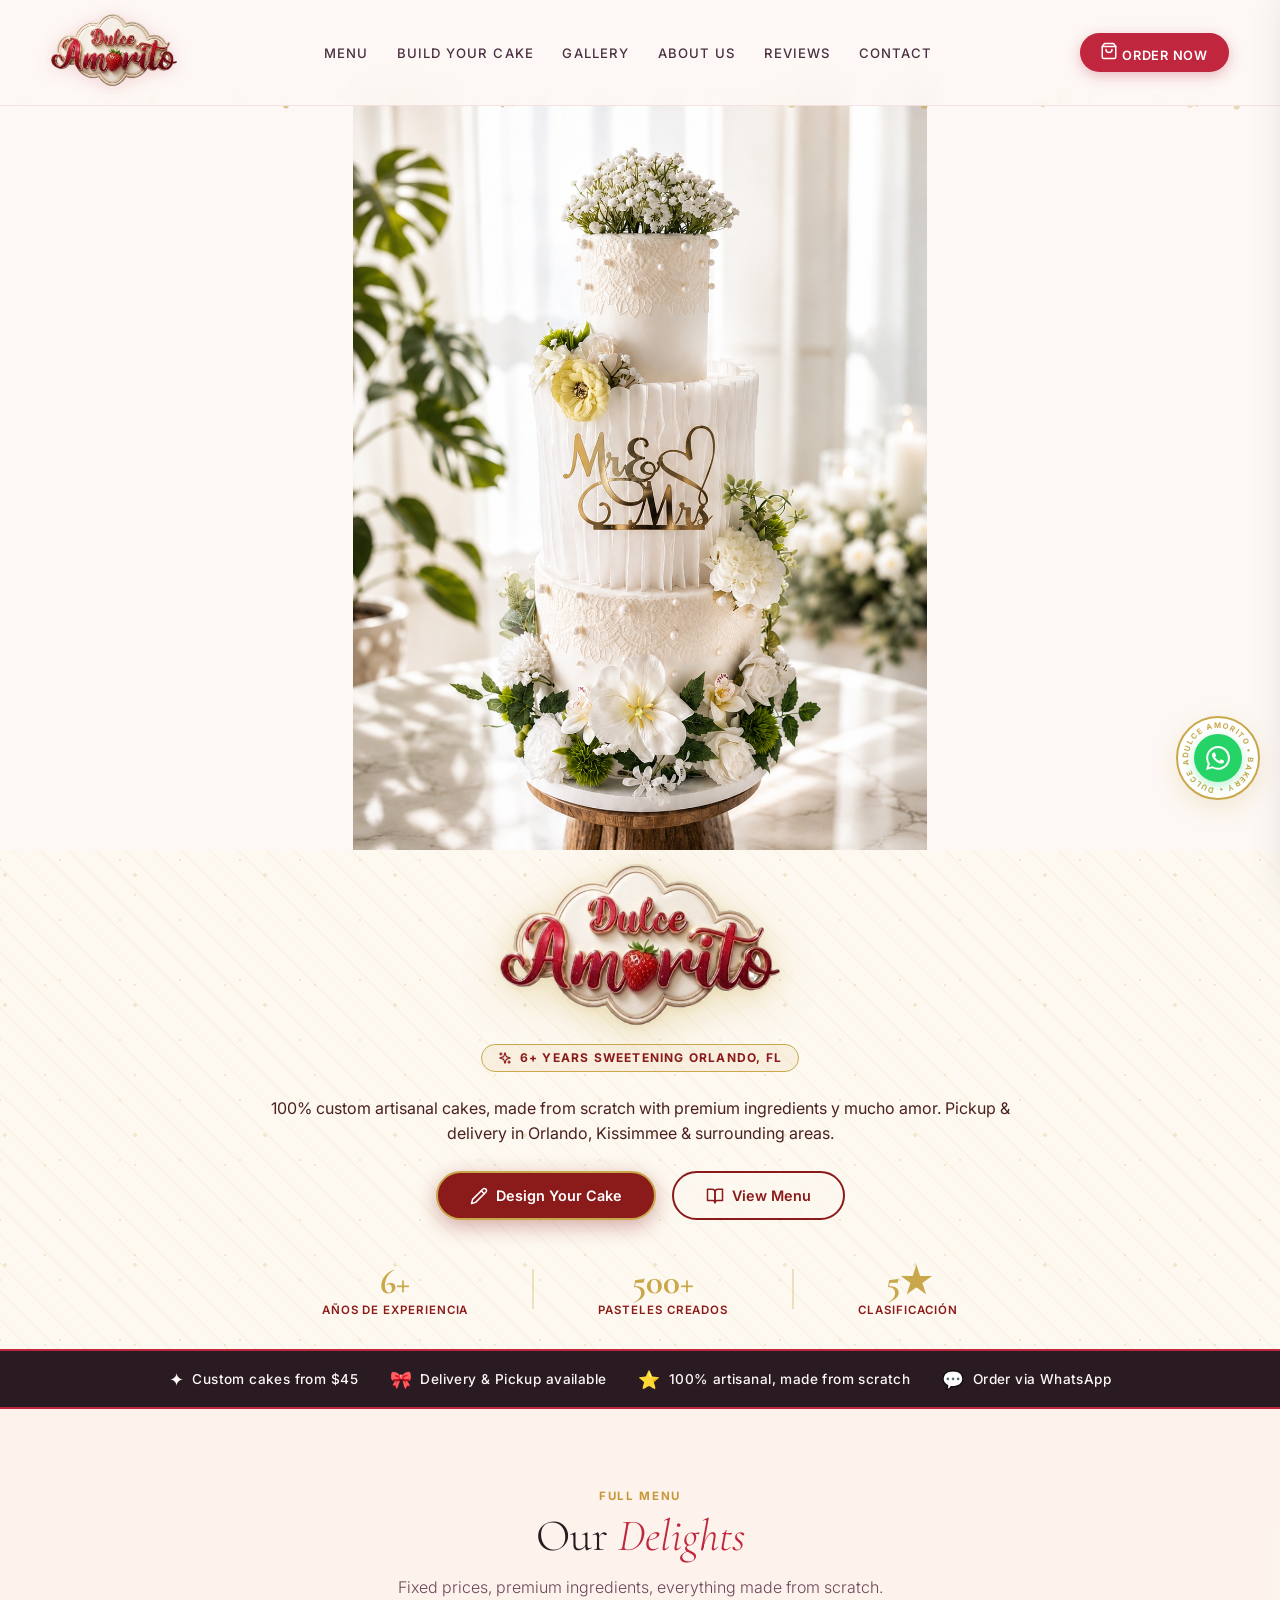
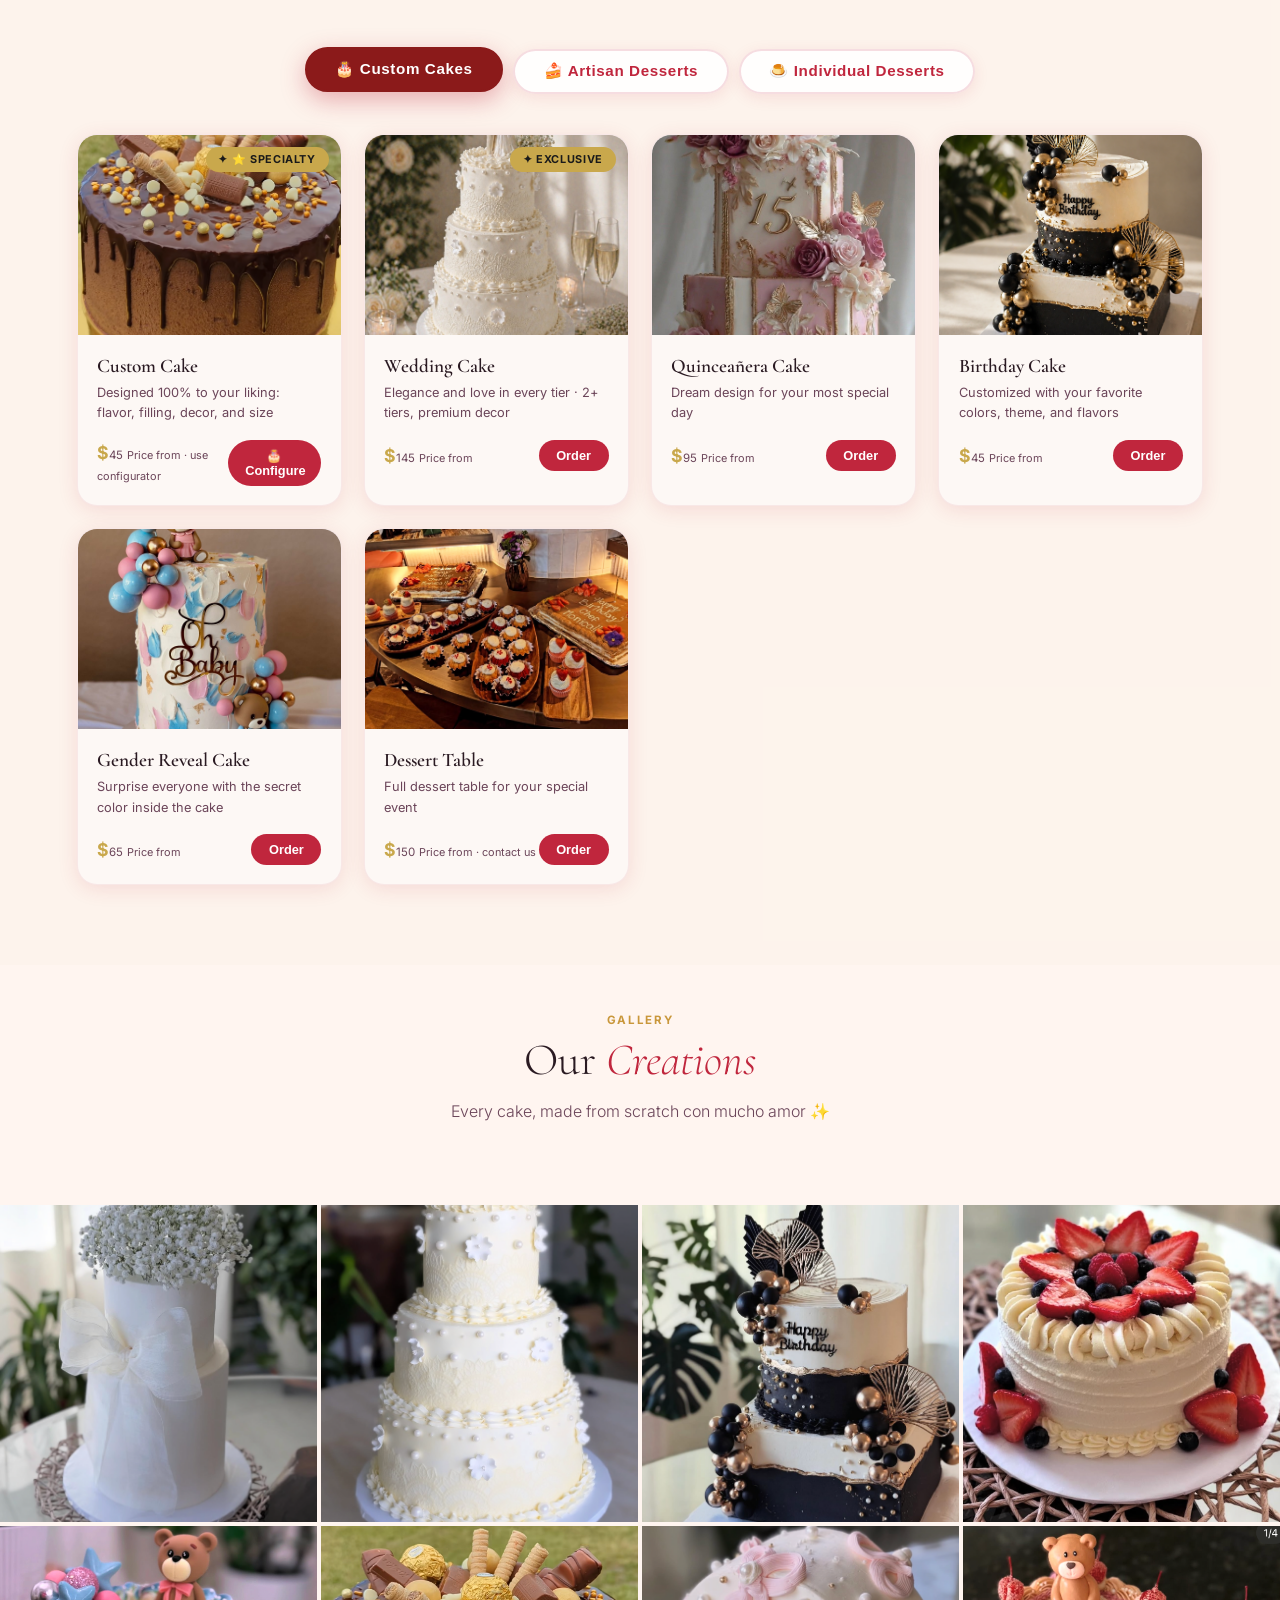
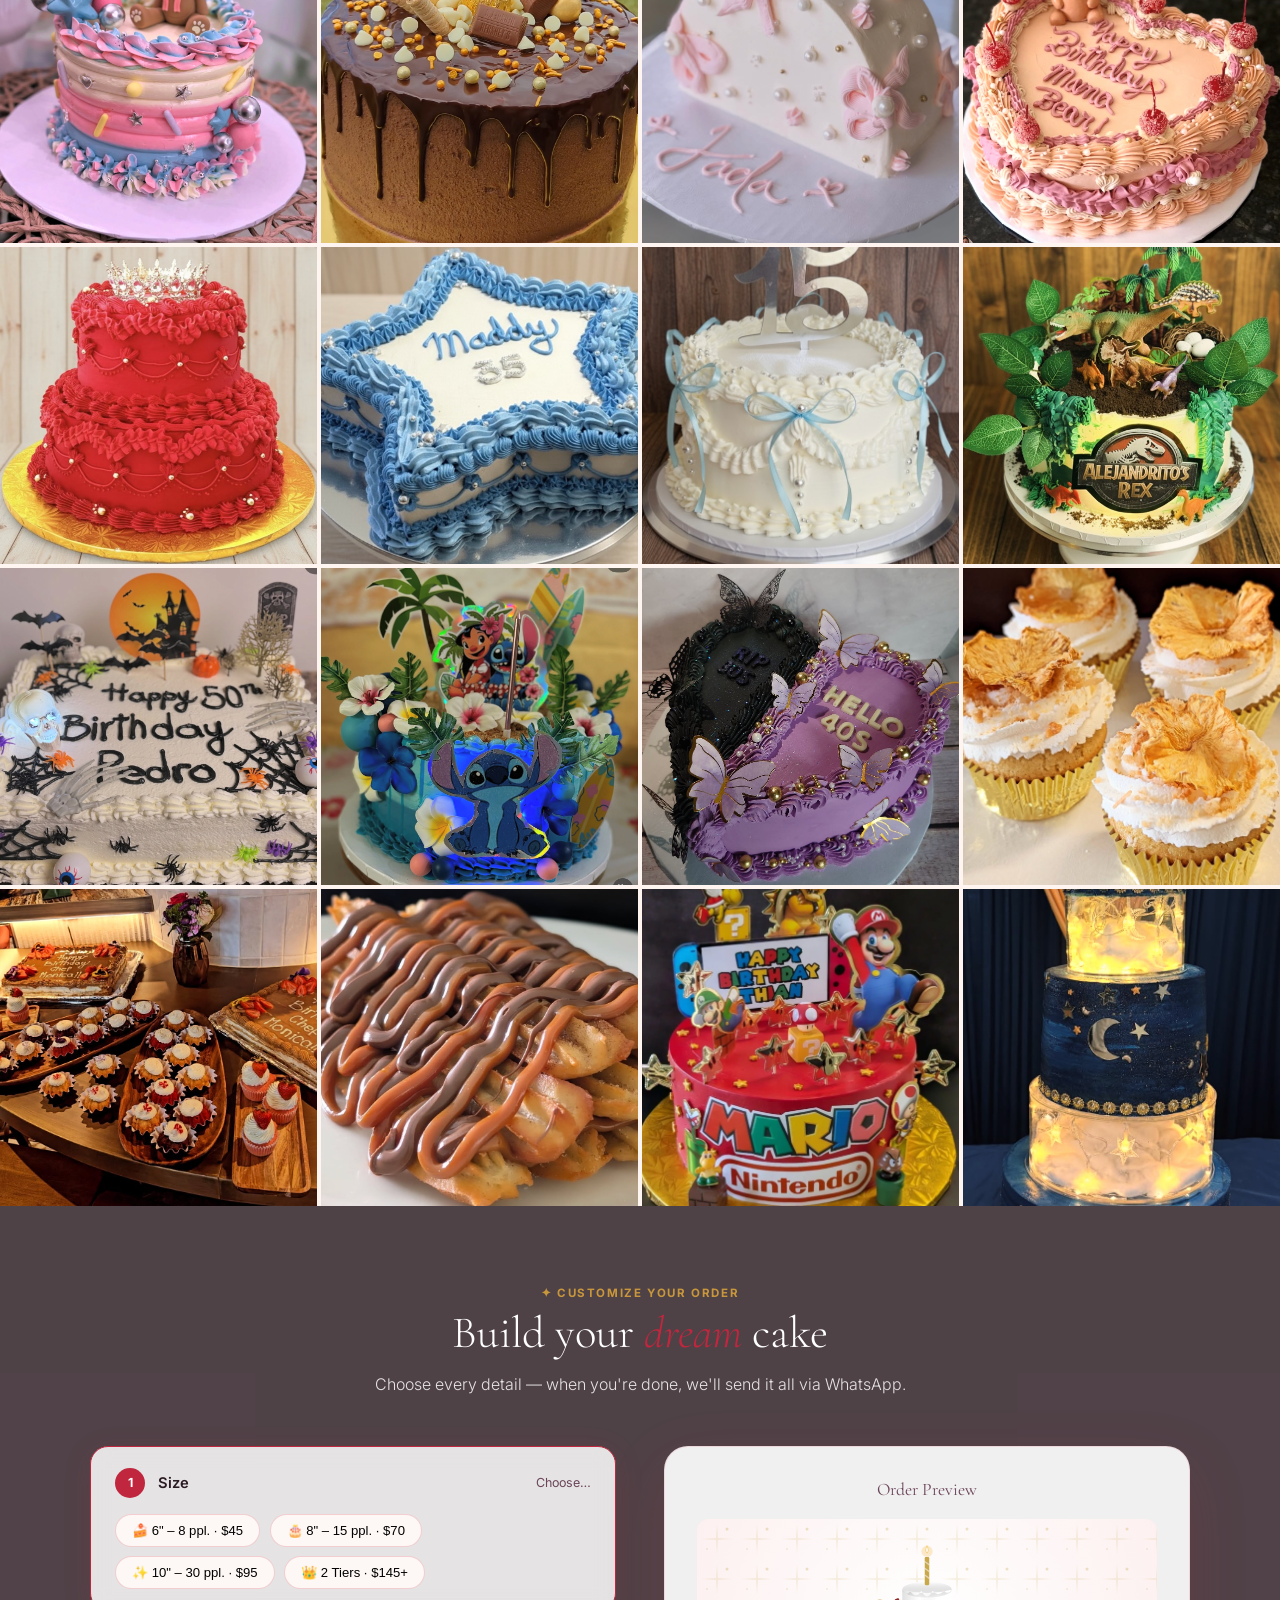
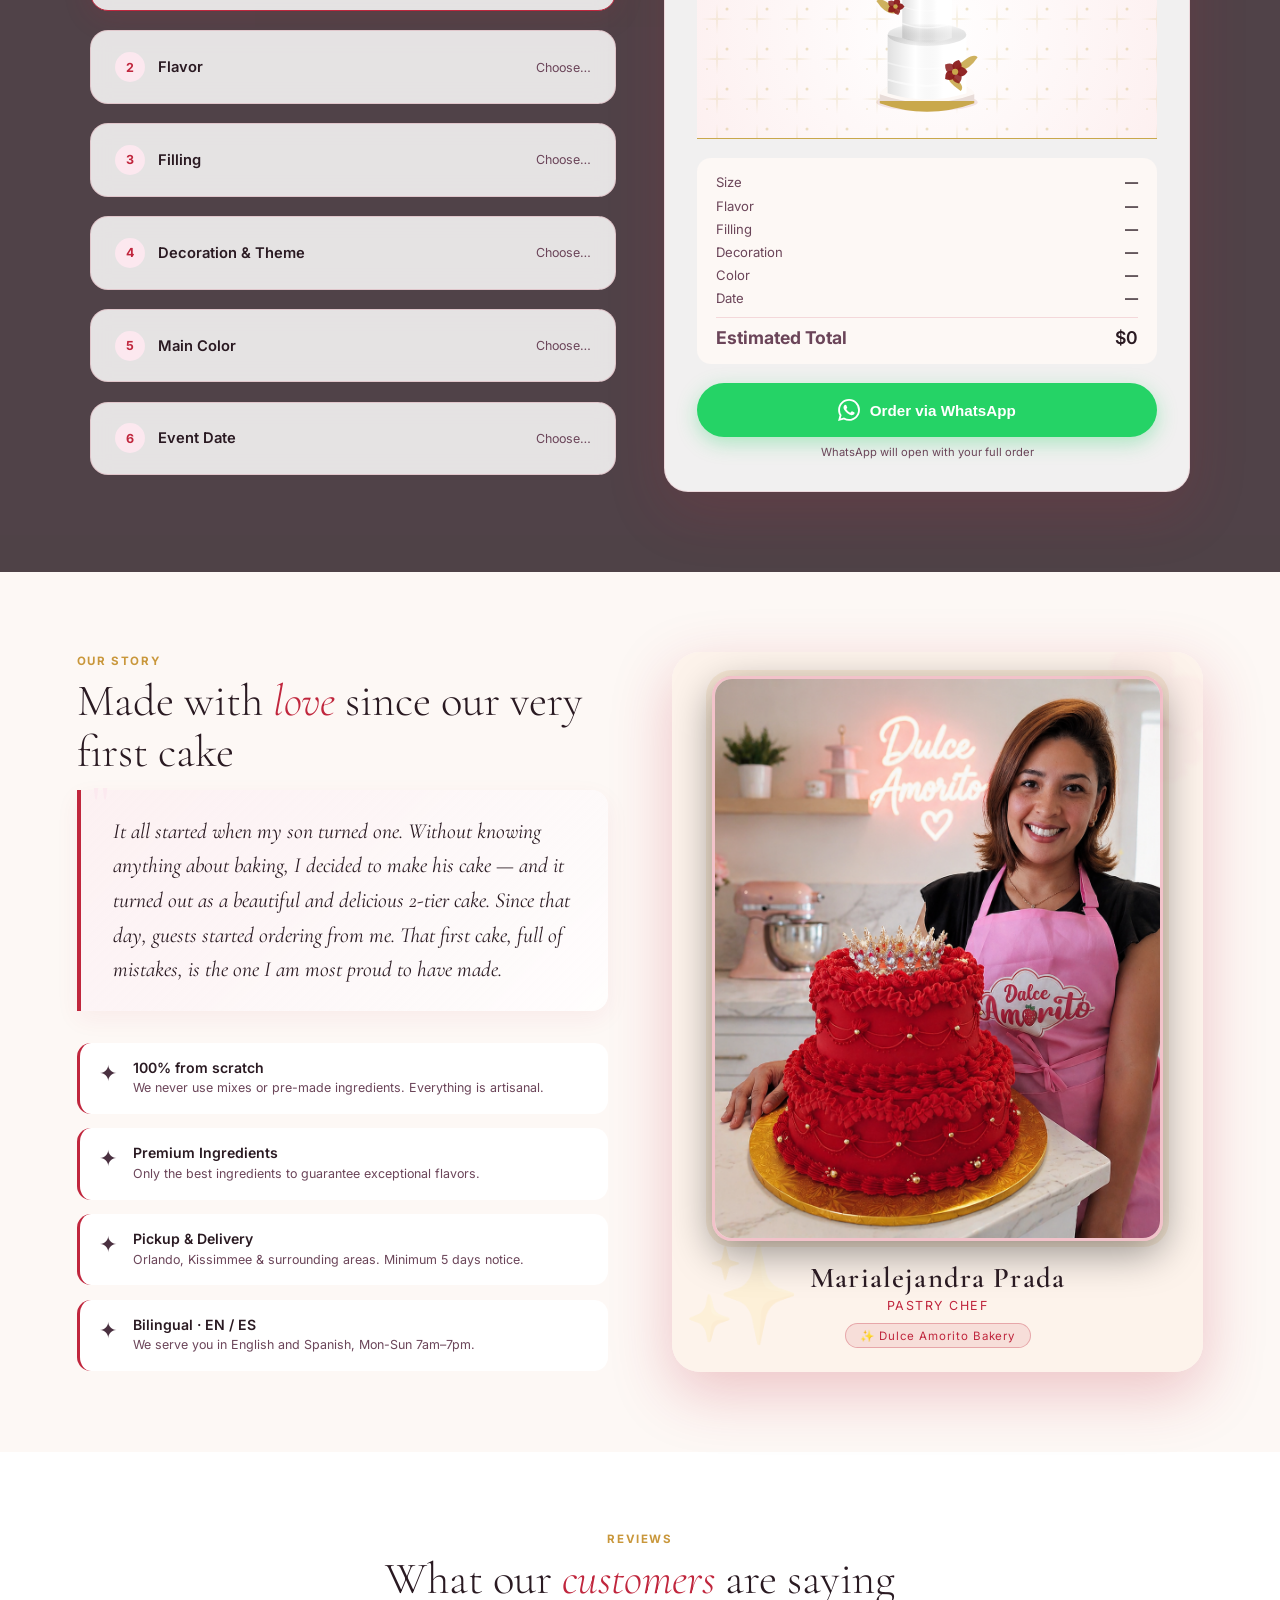
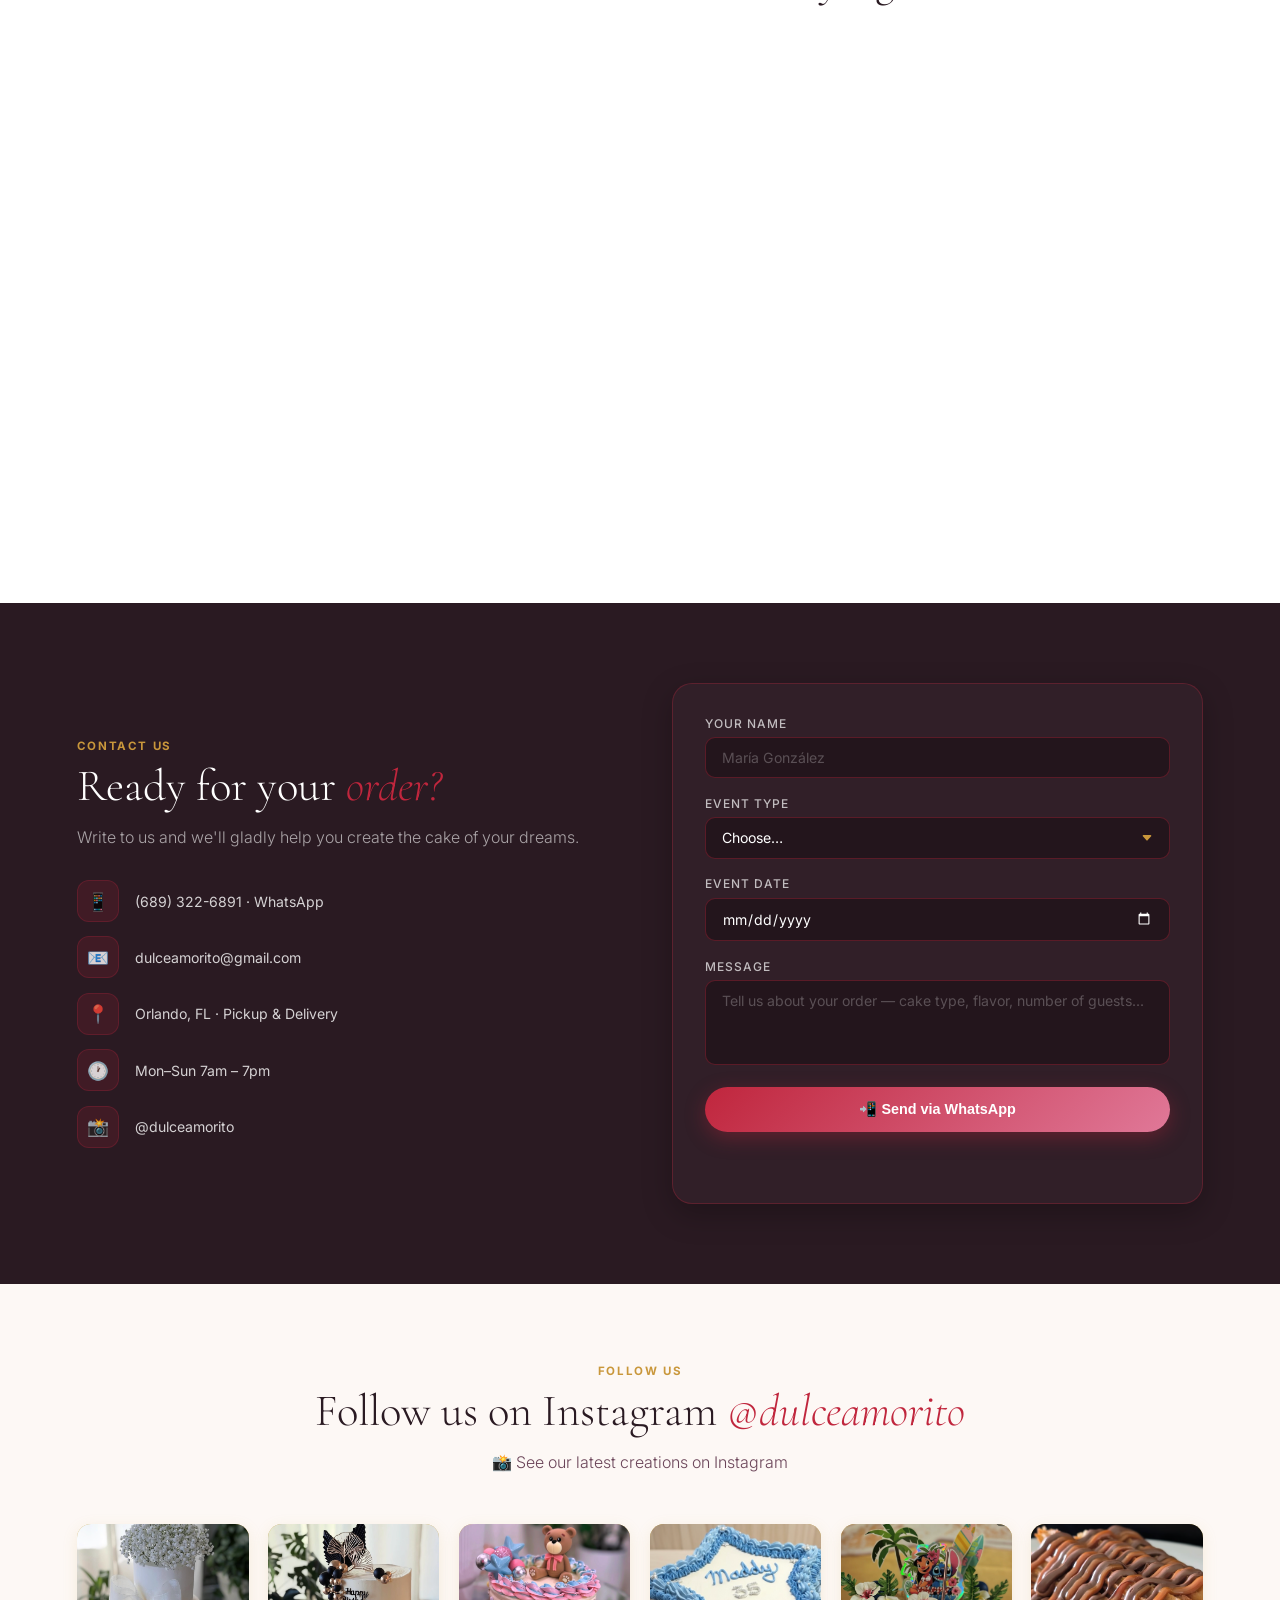
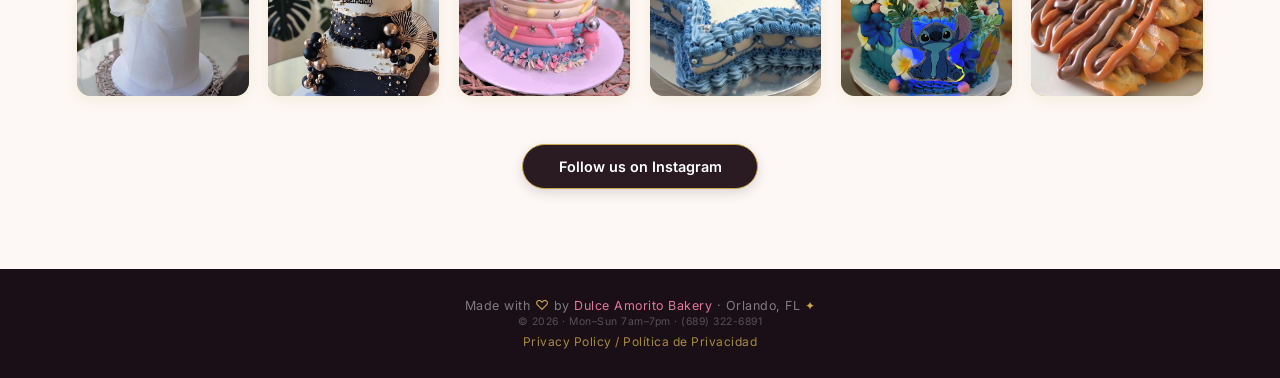
==== commit 4afbaf1f: "Add 10% discount pop-up modal with 5s delay, email validation, and localStorage persistence" ====
--- a/index.html
+++ b/index.html
@@ -744,6 +744,25 @@
     })();
   </script>
   <script src="app.js?v=2"></script>
+  <!-- DISCOUNT POPUP MODAL -->
+  <div id="discount-modal" class="modal-backdrop">
+    <div class="modal-content">
+      <button class="modal-close-x" onclick="closeDiscountModal()" aria-label="Close modal">✕</button>
+      <div class="modal-header">
+        <h3 class="modal-title">🎂 Get 10% OFF your first order!</h3>
+        <p class="modal-sub">Subscribe to our newsletter and claim your special discount code.</p>
+      </div>
+      <form id="discount-form" onsubmit="claimDiscount(event)">
+        <div class="modal-form-group">
+          <input type="email" id="discount-email" placeholder="yourname@example.com" required />
+        </div>
+        <button type="submit" class="btn-claim-discount">
+          Claim My Discount
+        </button>
+      </form>
+      <button class="link-no-thanks" onclick="closeDiscountModal()">No thanks</button>
+    </div>
+  </div>
   <script src="https://code.tidio.co/rjinjezfpw9x3vngbvohegwpabhbj2b7.js" async></script>
 </body>
 
--- a/style.css
+++ b/style.css
@@ -1631,6 +1631,138 @@
     grid-template-columns: repeat(2, 1fr);
     gap: 0.8rem;
   }
+}
+
+/* ── DISCOUNT POPUP MODAL ── */
+.modal-backdrop {
+  position: fixed;
+  inset: 0;
+  background: rgba(10, 5, 8, 0.7);
+  backdrop-filter: blur(8px);
+  z-index: 10000;
+  display: flex;
+  align-items: center;
+  justify-content: center;
+  opacity: 0;
+  pointer-events: none;
+  transition: opacity 0.4s ease;
+}
+
+.modal-backdrop.show {
+  opacity: 1;
+  pointer-events: all;
+}
+
+.modal-content {
+  background: var(--cream);
+  border: 2px solid #C9A84C;
+  border-radius: 24px;
+  width: 90%;
+  max-width: 450px;
+  padding: 3rem 2.2rem 2.2rem;
+  box-shadow: 0 20px 50px rgba(0, 0, 0, 0.3);
+  position: relative;
+  text-align: center;
+  transform: scale(0.9);
+  transition: transform 0.4s cubic-bezier(0.34, 1.56, 0.64, 1);
+}
+
+.modal-backdrop.show .modal-content {
+  transform: scale(1);
+}
+
+.modal-close-x {
+  position: absolute;
+  top: 15px;
+  right: 20px;
+  background: none;
+  border: none;
+  font-size: 1.2rem;
+  color: var(--text);
+  cursor: pointer;
+  opacity: 0.6;
+  transition: opacity 0.2s;
+}
+
+.modal-close-x:hover {
+  opacity: 1;
+}
+
+.modal-title {
+  font-family: 'Cormorant Garamond', serif;
+  font-size: 2rem;
+  color: #C9A84C;
+  font-weight: 600;
+  margin-bottom: 0.8rem;
+  line-height: 1.25;
+}
+
+.modal-sub {
+  font-size: 0.92rem;
+  color: var(--text);
+  opacity: 0.85;
+  margin-bottom: 1.8rem;
+  line-height: 1.5;
+}
+
+.modal-form-group {
+  margin-bottom: 1.2rem;
+}
+
+.modal-form-group input {
+  width: 100%;
+  padding: 0.9rem 1.2rem;
+  border-radius: 50px;
+  border: 1px solid rgba(201, 168, 76, 0.4);
+  background: #fff;
+  color: var(--text);
+  font-family: inherit;
+  font-size: 0.9rem;
+  outline: none;
+  transition: border-color 0.25s, box-shadow 0.25s;
+}
+
+.modal-form-group input:focus {
+  border-color: #8B1A1A;
+  box-shadow: 0 0 0 3px rgba(139, 26, 26, 0.1);
+}
+
+.btn-claim-discount {
+  width: 100%;
+  background: #8B1A1A;
+  color: #fff;
+  border: none;
+  padding: 0.95rem;
+  border-radius: 50px;
+  font-size: 0.95rem;
+  font-weight: 600;
+  cursor: pointer;
+  transition: all 0.25s;
+  box-shadow: 0 6px 20px rgba(139, 26, 26, 0.3);
+  margin-bottom: 1.2rem;
+}
+
+.btn-claim-discount:hover {
+  transform: translateY(-2px);
+  box-shadow: 0 8px 24px rgba(139, 26, 26, 0.4);
+  background: #a32222;
+}
+
+.link-no-thanks {
+  background: none;
+  border: none;
+  font-size: 0.8rem;
+  color: var(--text);
+  opacity: 0.6;
+  text-decoration: underline;
+  cursor: pointer;
+  transition: opacity 0.2s;
+  display: inline-block;
+}
+
+.link-no-thanks:hover {
+  opacity: 1;
+  color: #8B1A1A;
 }
 
 @media (max-width: 480px) {
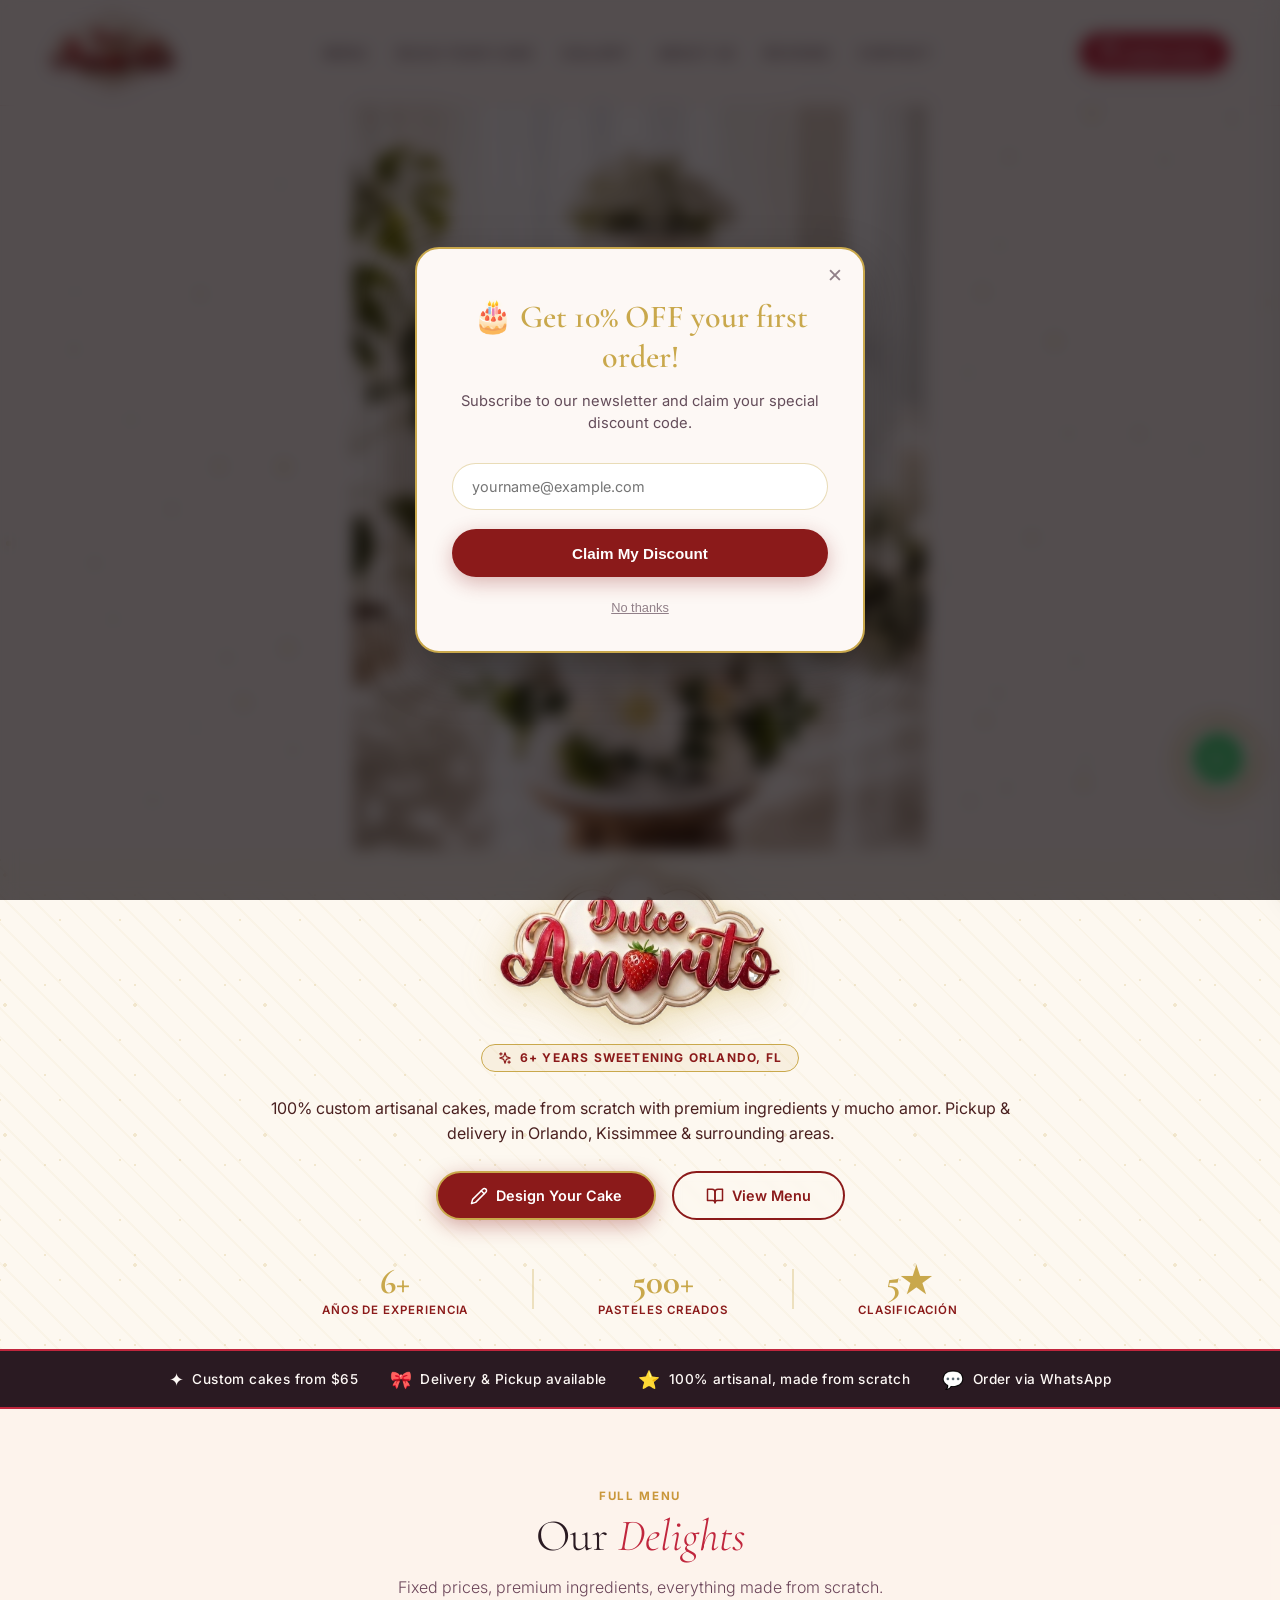
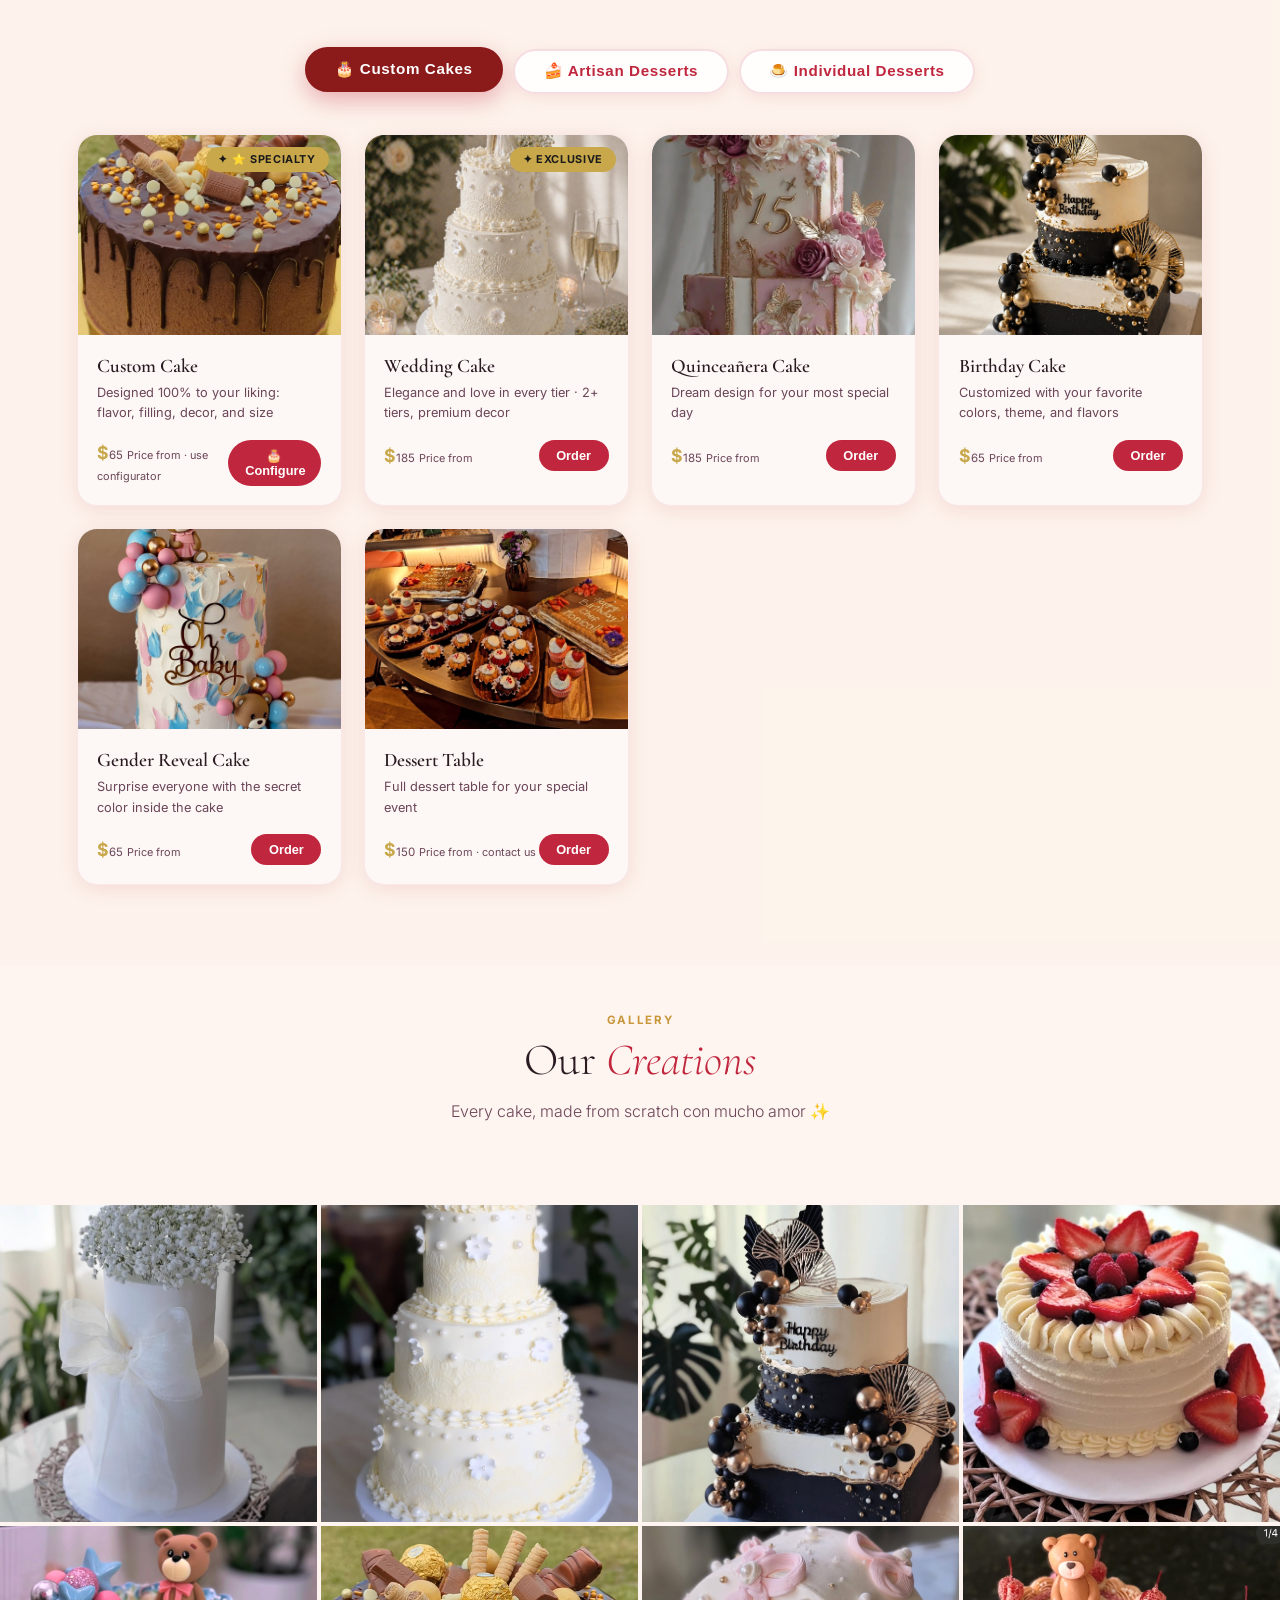
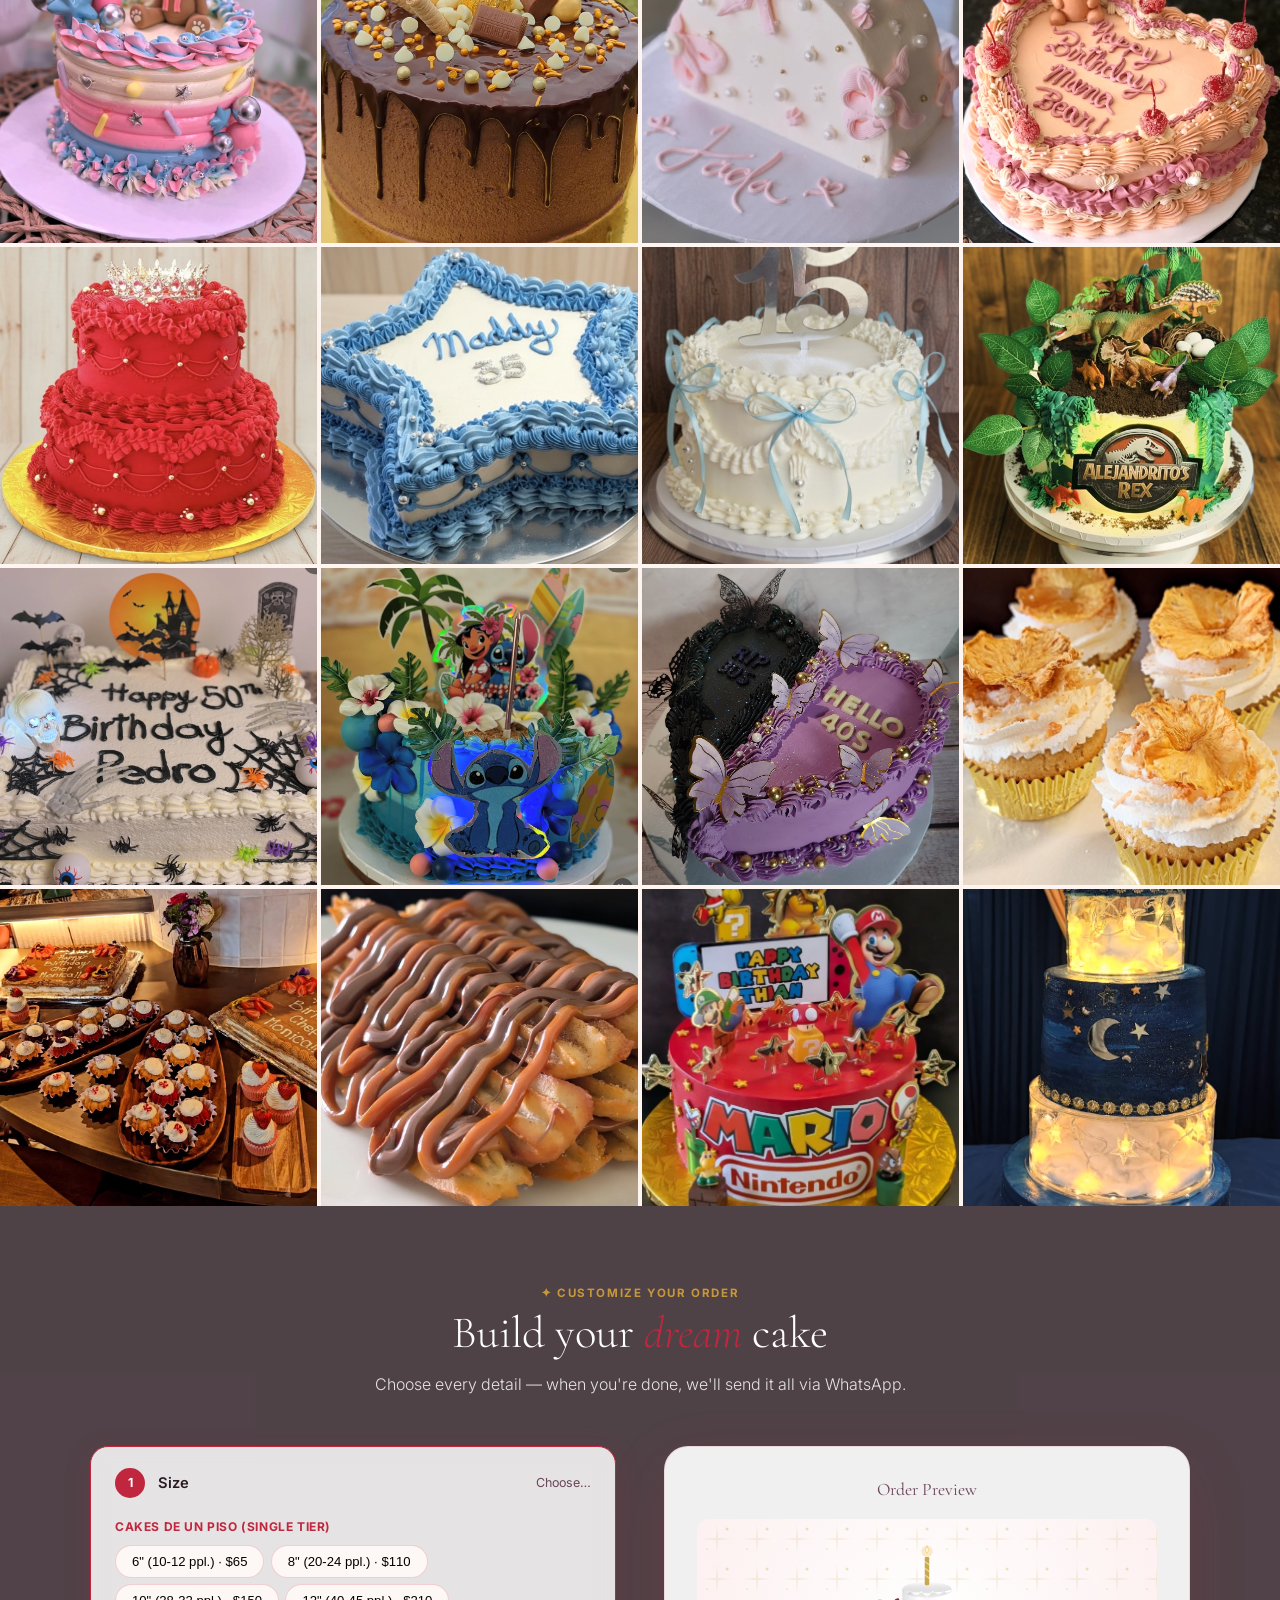
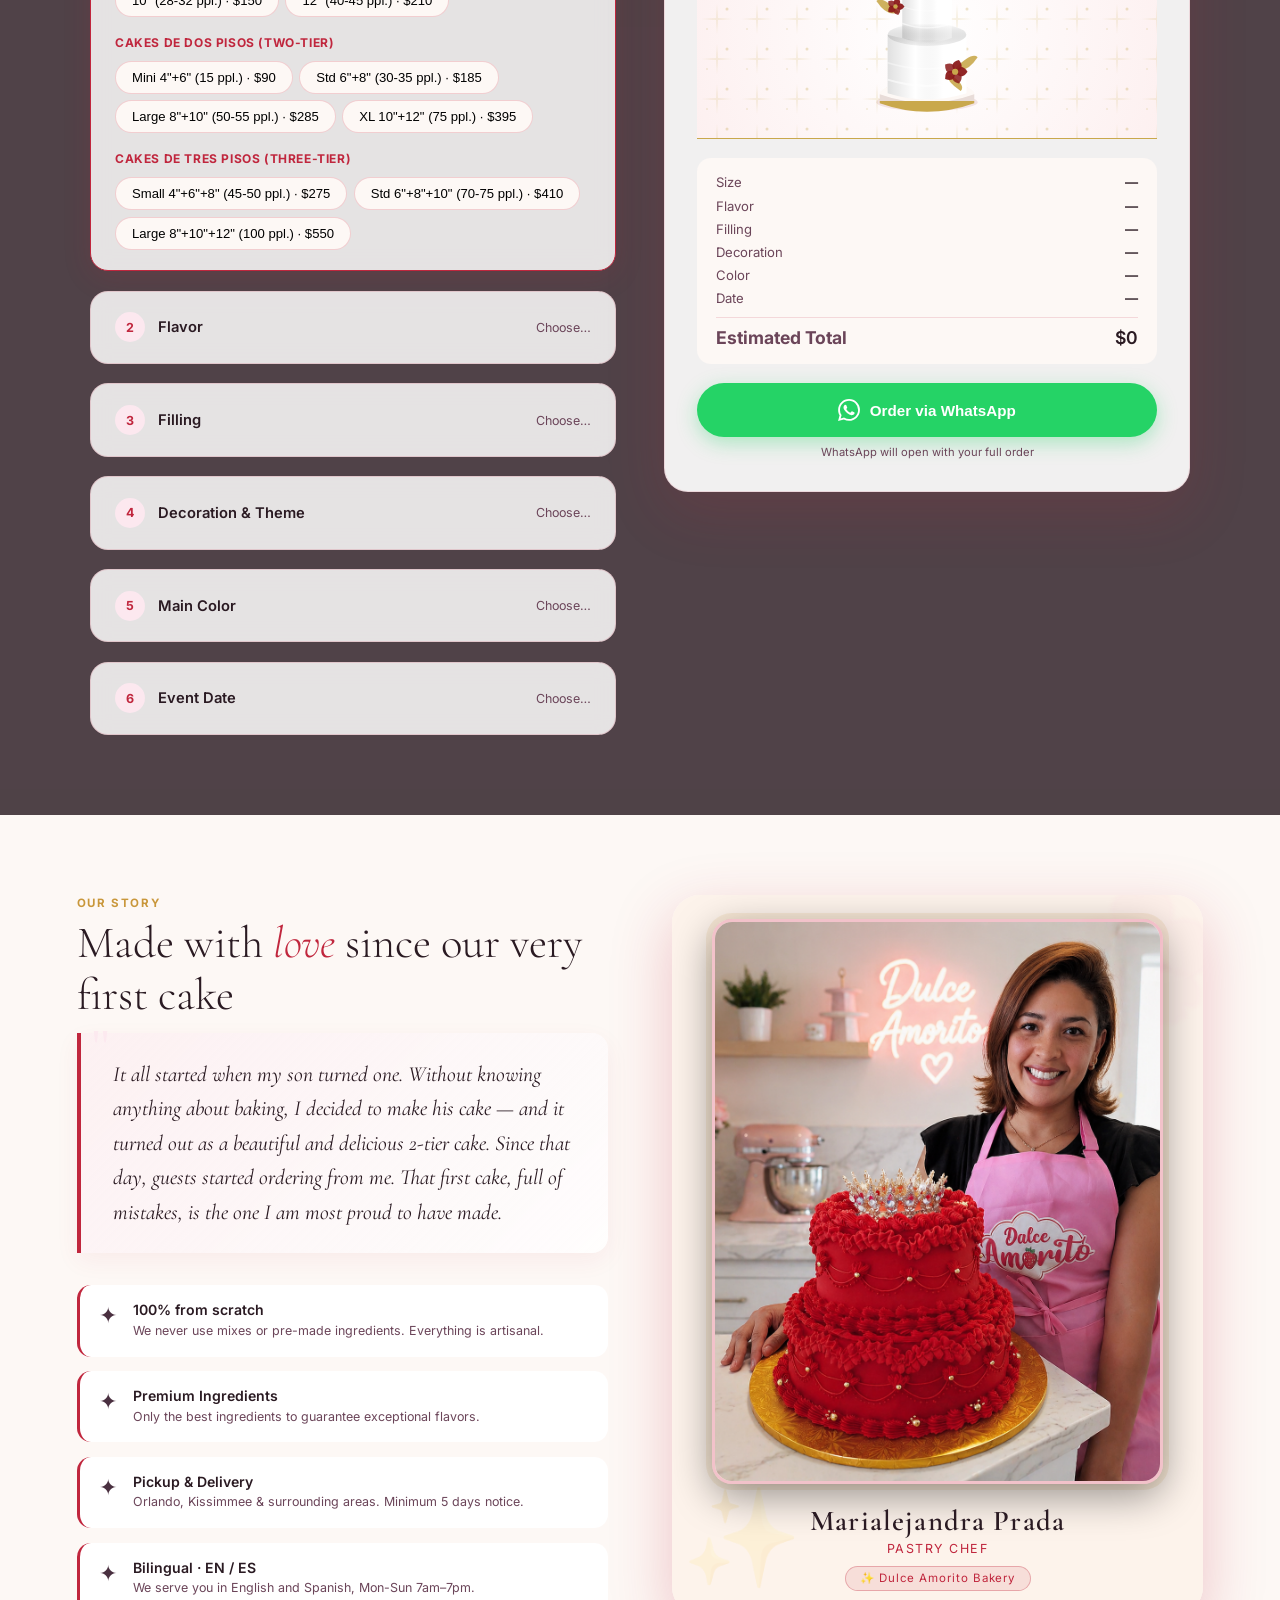
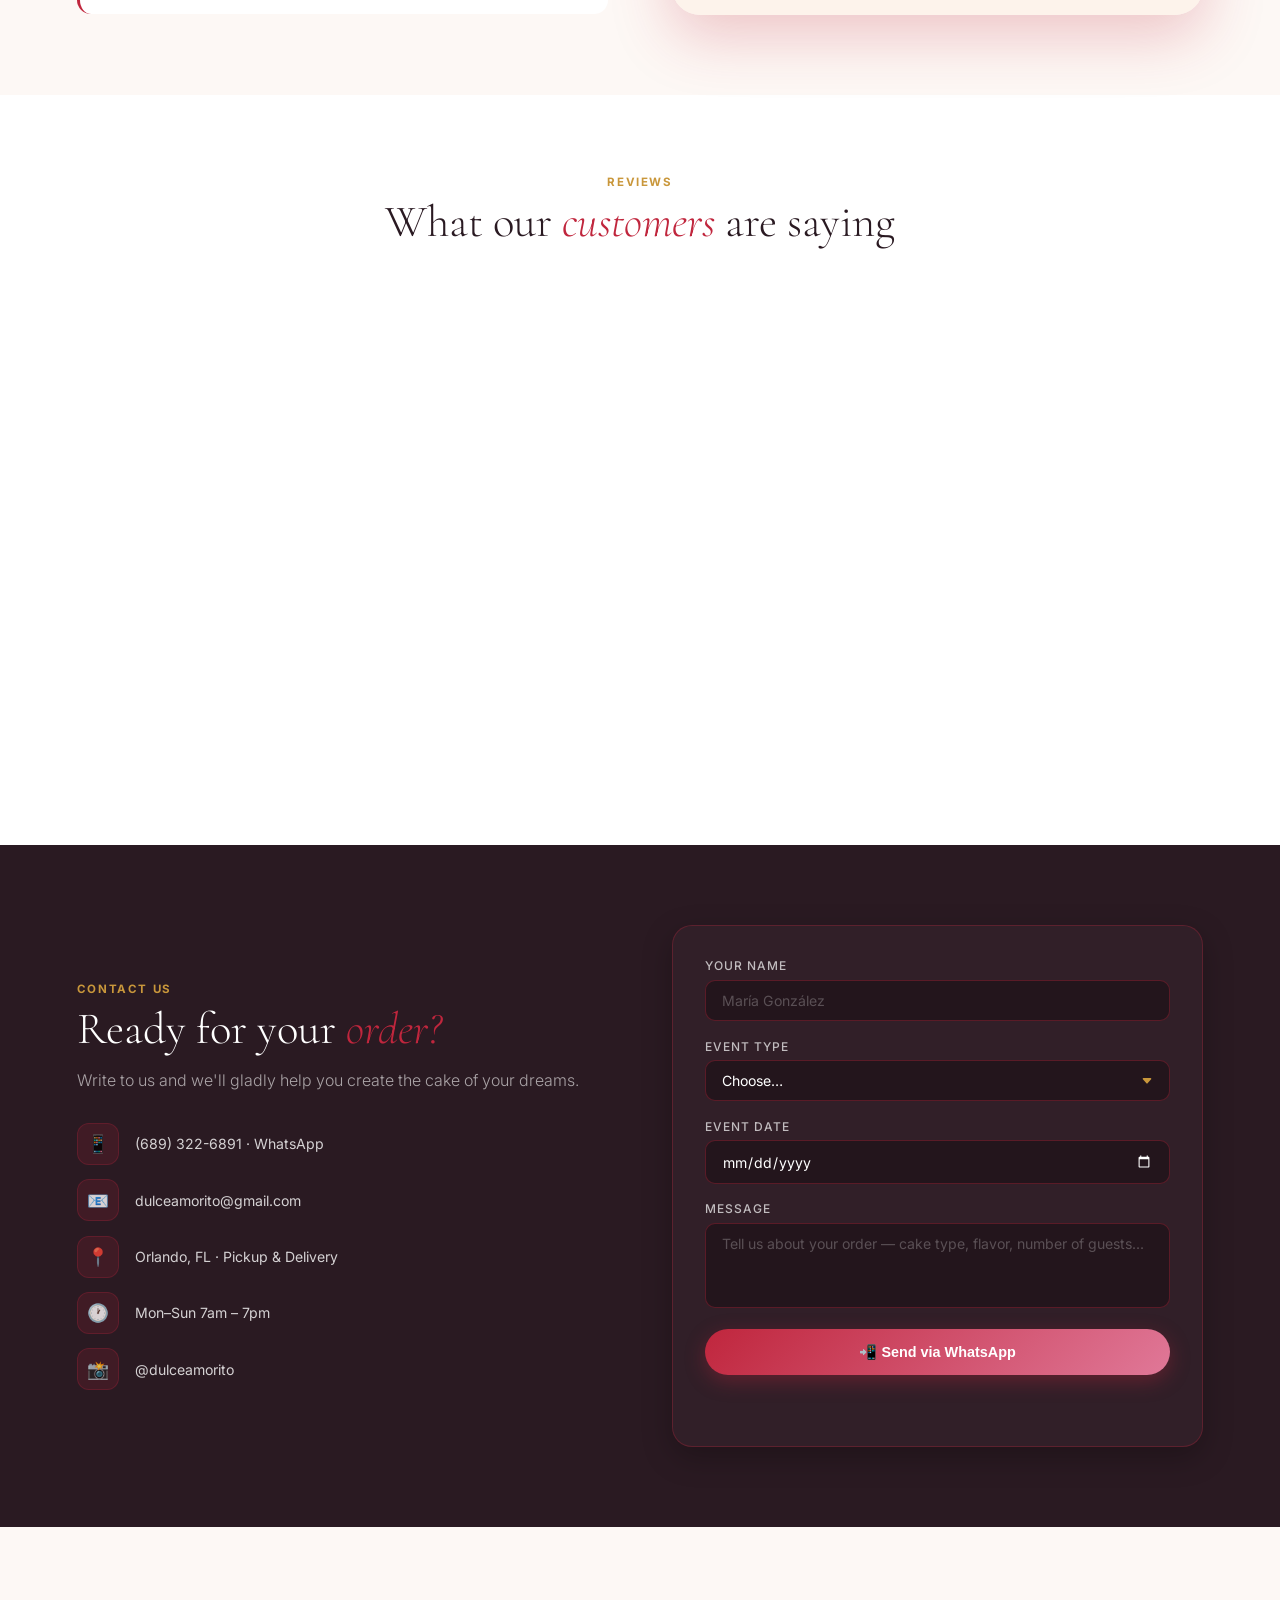
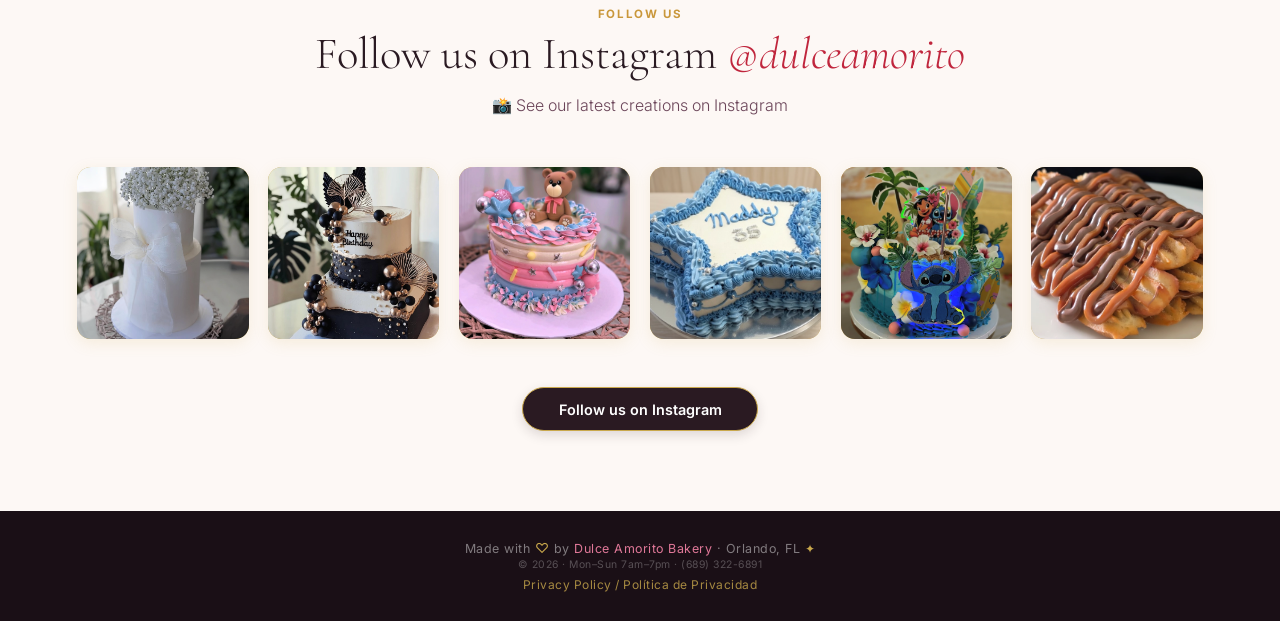
==== commit 5e74c547: "Actualizar precios y tamaños de pasteles según el nuevo flyer" ====
--- a/index.html
+++ b/index.html
@@ -110,7 +110,7 @@
   <!-- BANNER STRIP -->
   <div class="promo-banner">
     <div class="promo-inner">
-      <div class="promo-item"><span>✦</span> Custom cakes from $45</div>
+      <div class="promo-item"><span>✦</span> Custom cakes from $65</div>
       <div class="promo-item"><span>🎀</span> Delivery & Pickup available</div>
       <div class="promo-item"><span>⭐</span> 100% artisanal, made from scratch</div>
       <div class="promo-item"><span>💬</span> Order via WhatsApp</div>
@@ -227,11 +227,27 @@
                 <span class="step-label">Size</span>
                 <span class="step-val" id="sv1">Choose…</span>
               </div>
-              <div class="step-opts">
-                <button class="chip" onclick="pickSize(this,'🍰 6 inches – 8 ppl.',45)">🍰 6" – 8 ppl. · $45</button>
-                <button class="chip" onclick="pickSize(this,'🎂 8 inches – 15 ppl.',70)">🎂 8" – 15 ppl. · $70</button>
-                <button class="chip" onclick="pickSize(this,'✨ 10 inches – 30 ppl.',95)">✨ 10" – 30 ppl. · $95</button>
-                <button class="chip" onclick="pickSize(this,'👑 2 Tiers (30+ ppl.)',145)">👑 2 Tiers · $145+</button>
+              <div class="step-opts" style="display:flex; flex-direction:column; gap:0.6rem; align-items:stretch; width:100%;">
+                <div style="font-size:0.75rem; font-weight:700; color:var(--rose); margin: 0.3rem 0 0.1rem; text-transform:uppercase; letter-spacing:0.05em; text-align:left; width:100%;">Cakes de Un Piso (Single Tier)</div>
+                <div style="display:flex; flex-wrap:wrap; gap:0.4rem; width:100%;">
+                  <button class="chip" onclick="pickSize(this,'🍰 6&quot; (10-12 ppl.) – $65',65)">6" (10-12 ppl.) · $65</button>
+                  <button class="chip" onclick="pickSize(this,'🎂 8&quot; (20-24 ppl.) – $110',110)">8" (20-24 ppl.) · $110</button>
+                  <button class="chip" onclick="pickSize(this,'✨ 10&quot; (28-32 ppl.) – $150',150)">10" (28-32 ppl.) · $150</button>
+                  <button class="chip" onclick="pickSize(this,'🧁 12&quot; (40-45 ppl.) – $210',210)">12" (40-45 ppl.) · $210</button>
+                </div>
+                <div style="font-size:0.75rem; font-weight:700; color:var(--rose); margin: 0.5rem 0 0.1rem; text-transform:uppercase; letter-spacing:0.05em; text-align:left; width:100%;">Cakes de Dos Pisos (Two-Tier)</div>
+                <div style="display:flex; flex-wrap:wrap; gap:0.4rem; width:100%;">
+                  <button class="chip" onclick="pickSize(this,'👑 2 Tiers Mini 4&quot;+6&quot; (15 ppl.) – $90',90)">Mini 4"+6" (15 ppl.) · $90</button>
+                  <button class="chip" onclick="pickSize(this,'👑 2 Tiers Std 6&quot;+8&quot; (30-35 ppl.) – $185',185)">Std 6"+8" (30-35 ppl.) · $185</button>
+                  <button class="chip" onclick="pickSize(this,'👑 2 Tiers Large 8&quot;+10&quot; (50-55 ppl.) – $285',285)">Large 8"+10" (50-55 ppl.) · $285</button>
+                  <button class="chip" onclick="pickSize(this,'👑 2 Tiers XL 10&quot;+12&quot; (75 ppl.) – $395',395)">XL 10"+12" (75 ppl.) · $395</button>
+                </div>
+                <div style="font-size:0.75rem; font-weight:700; color:var(--rose); margin: 0.5rem 0 0.1rem; text-transform:uppercase; letter-spacing:0.05em; text-align:left; width:100%;">Cakes de Tres Pisos (Three-Tier)</div>
+                <div style="display:flex; flex-wrap:wrap; gap:0.4rem; width:100%;">
+                  <button class="chip" onclick="pickSize(this,'🏰 3 Tiers Small 4&quot;+6&quot;+8&quot; (45-50 ppl.) – $275',275)">Small 4"+6"+8" (45-50 ppl.) · $275</button>
+                  <button class="chip" onclick="pickSize(this,'🏰 3 Tiers Std 6&quot;+8&quot;+10&quot; – $410',410)">Std 6"+8"+10" (70-75 ppl.) · $410</button>
+                  <button class="chip" onclick="pickSize(this,'🏰 3 Tiers Large 8&quot;+10&quot;+12&quot; – $550',550)">Large 8"+10"+12" (100 ppl.) · $550</button>
+                </div>
               </div>
             </div>
 
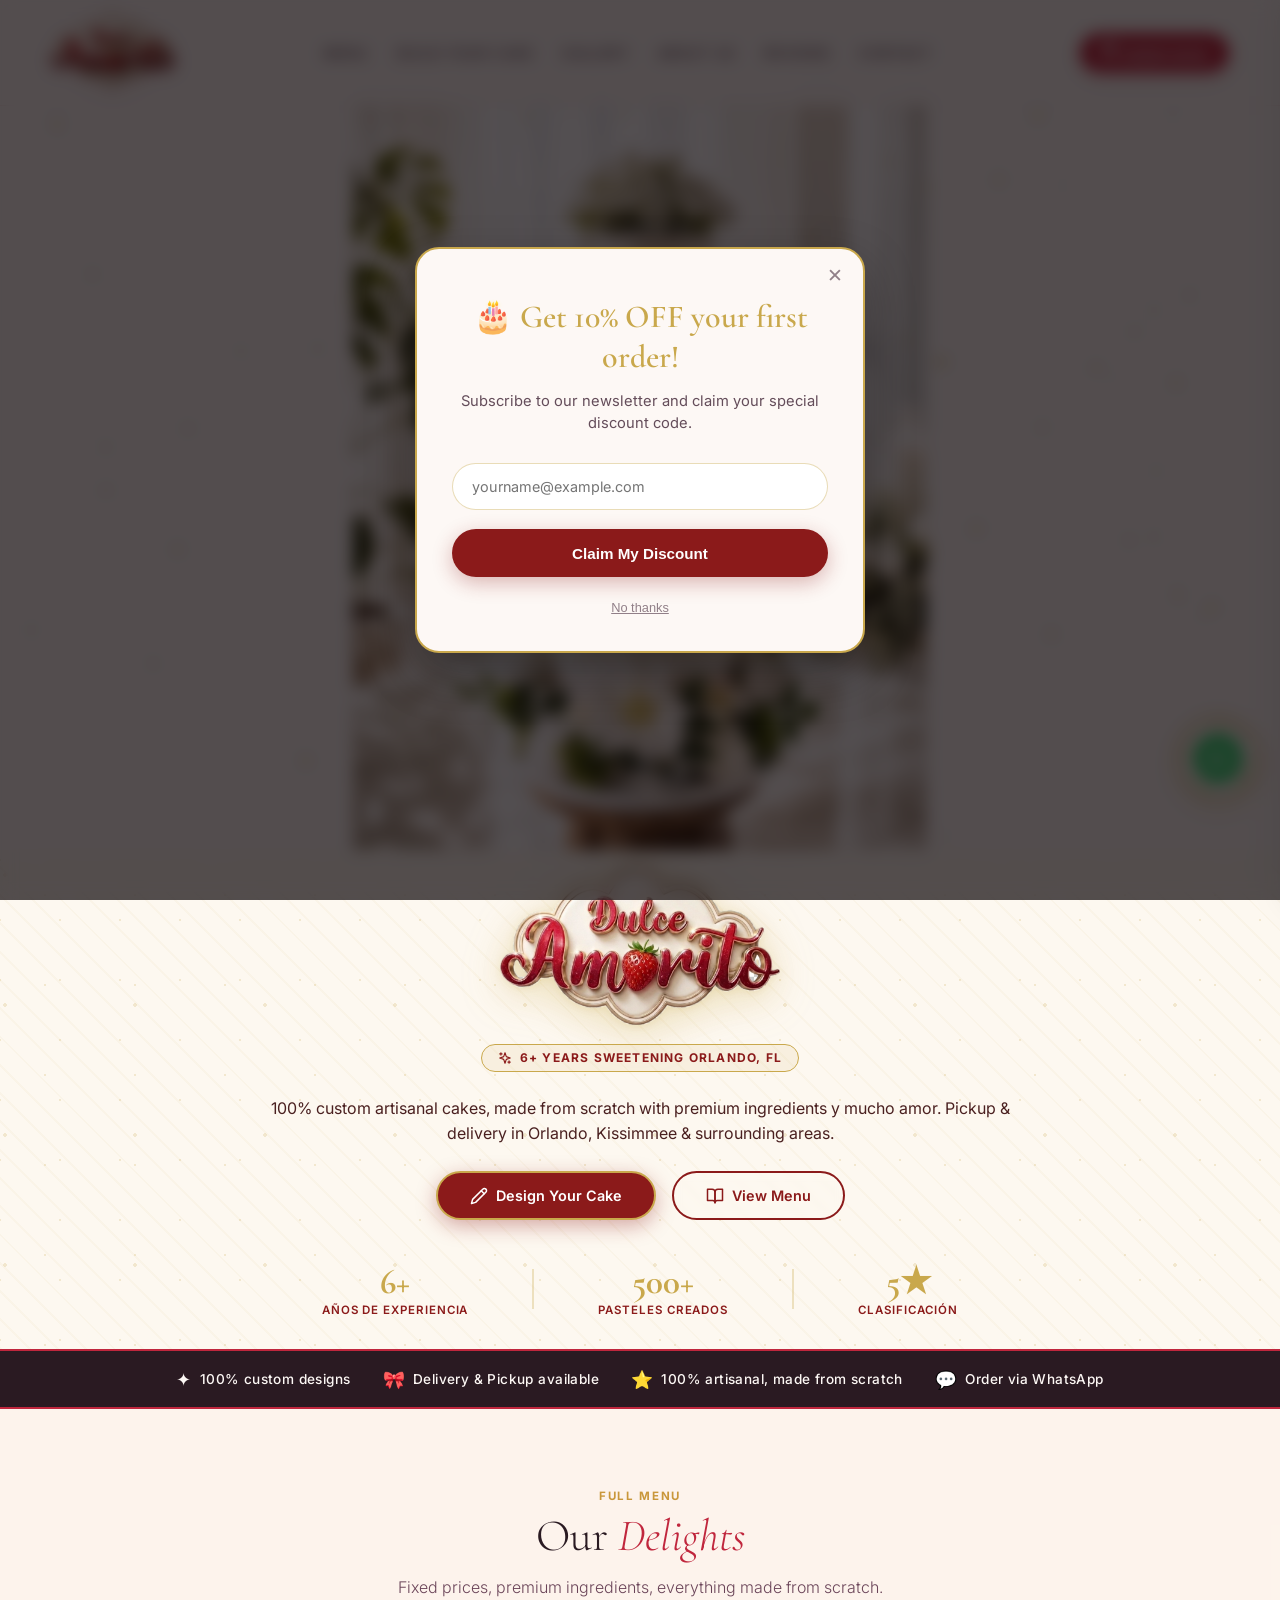
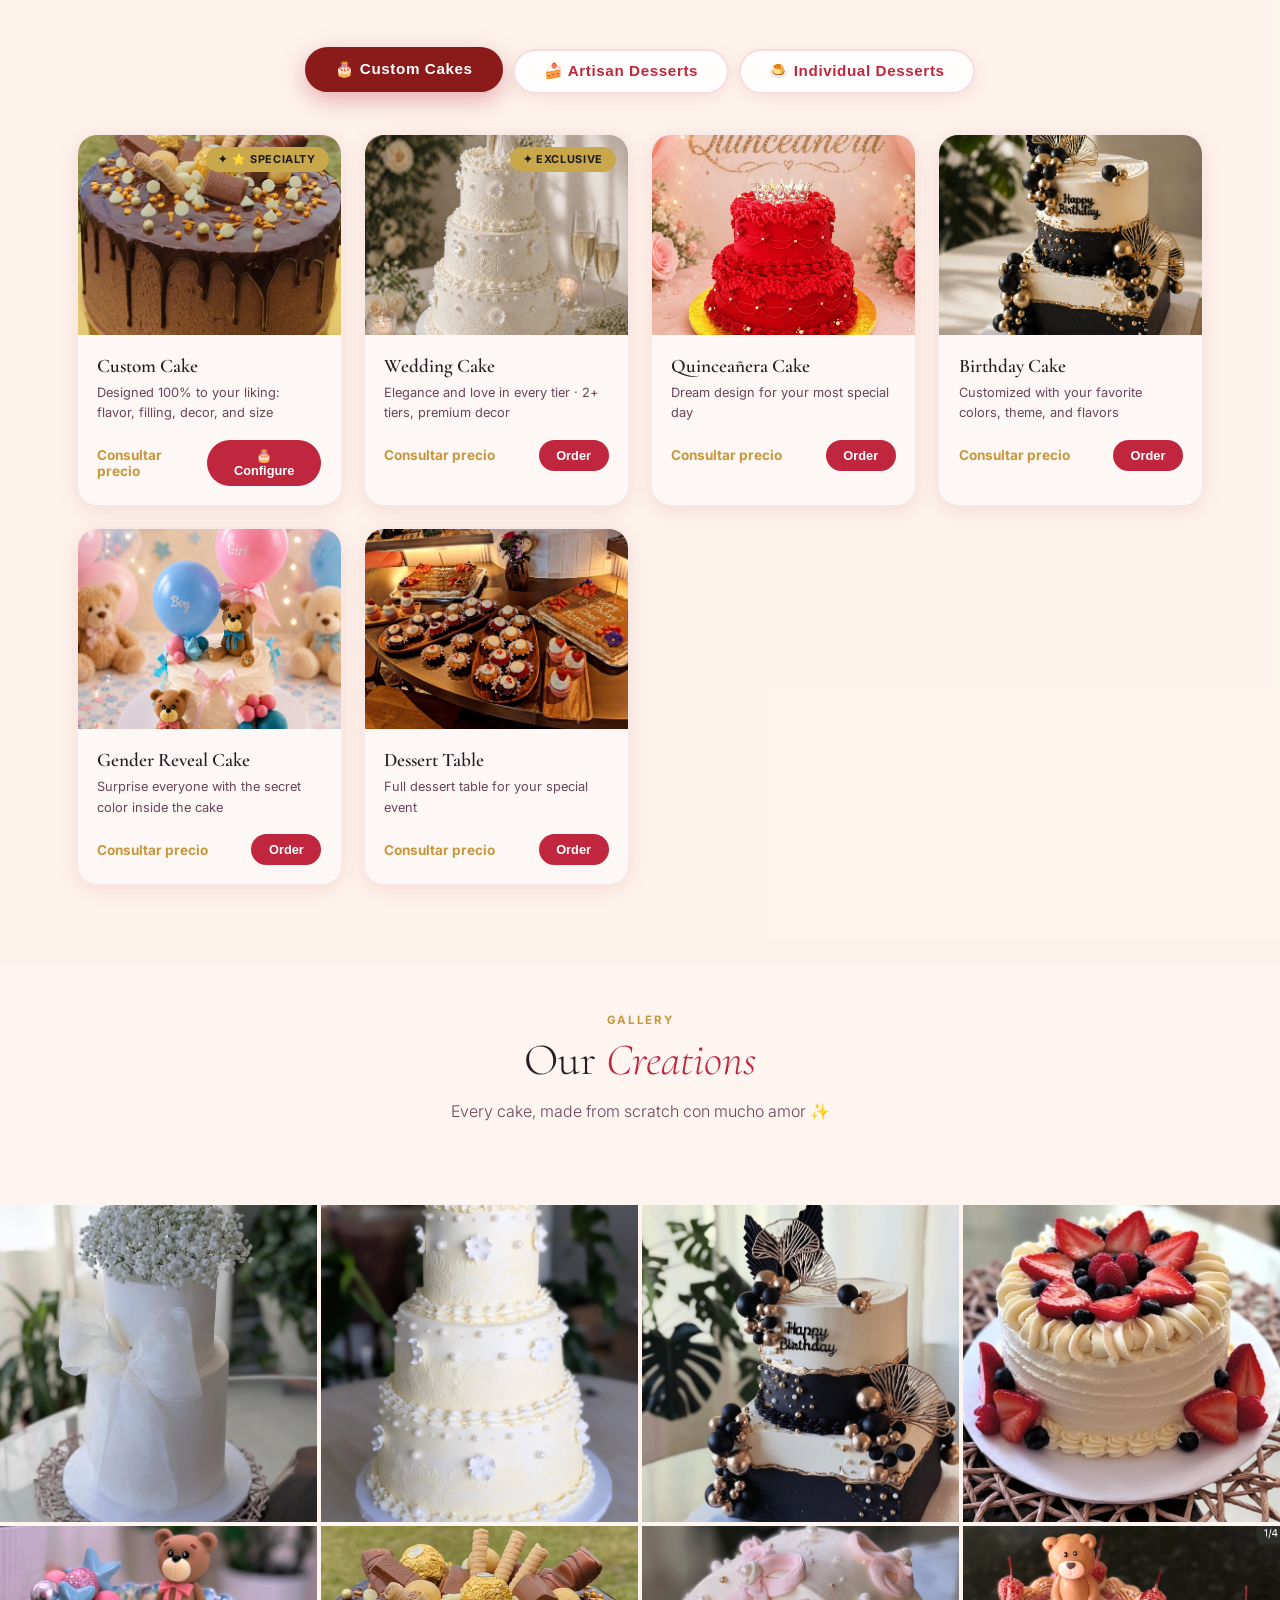
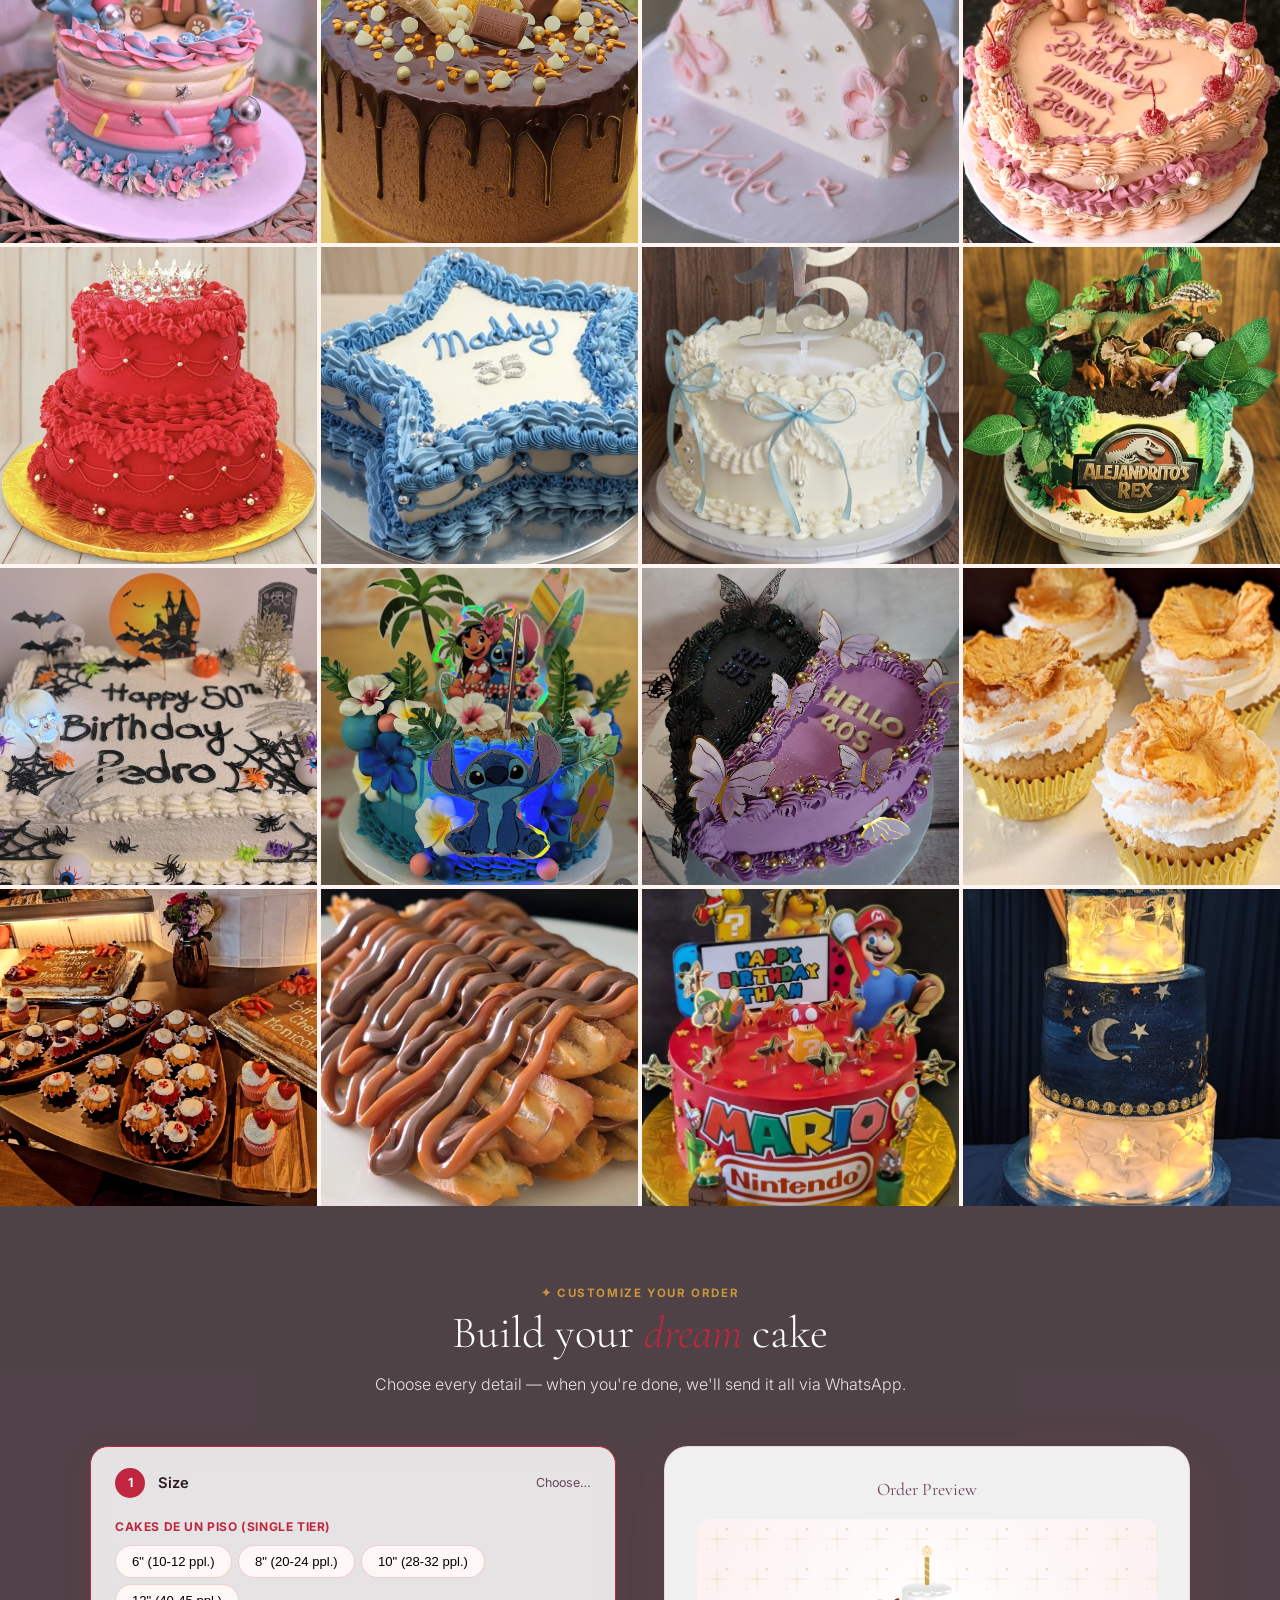
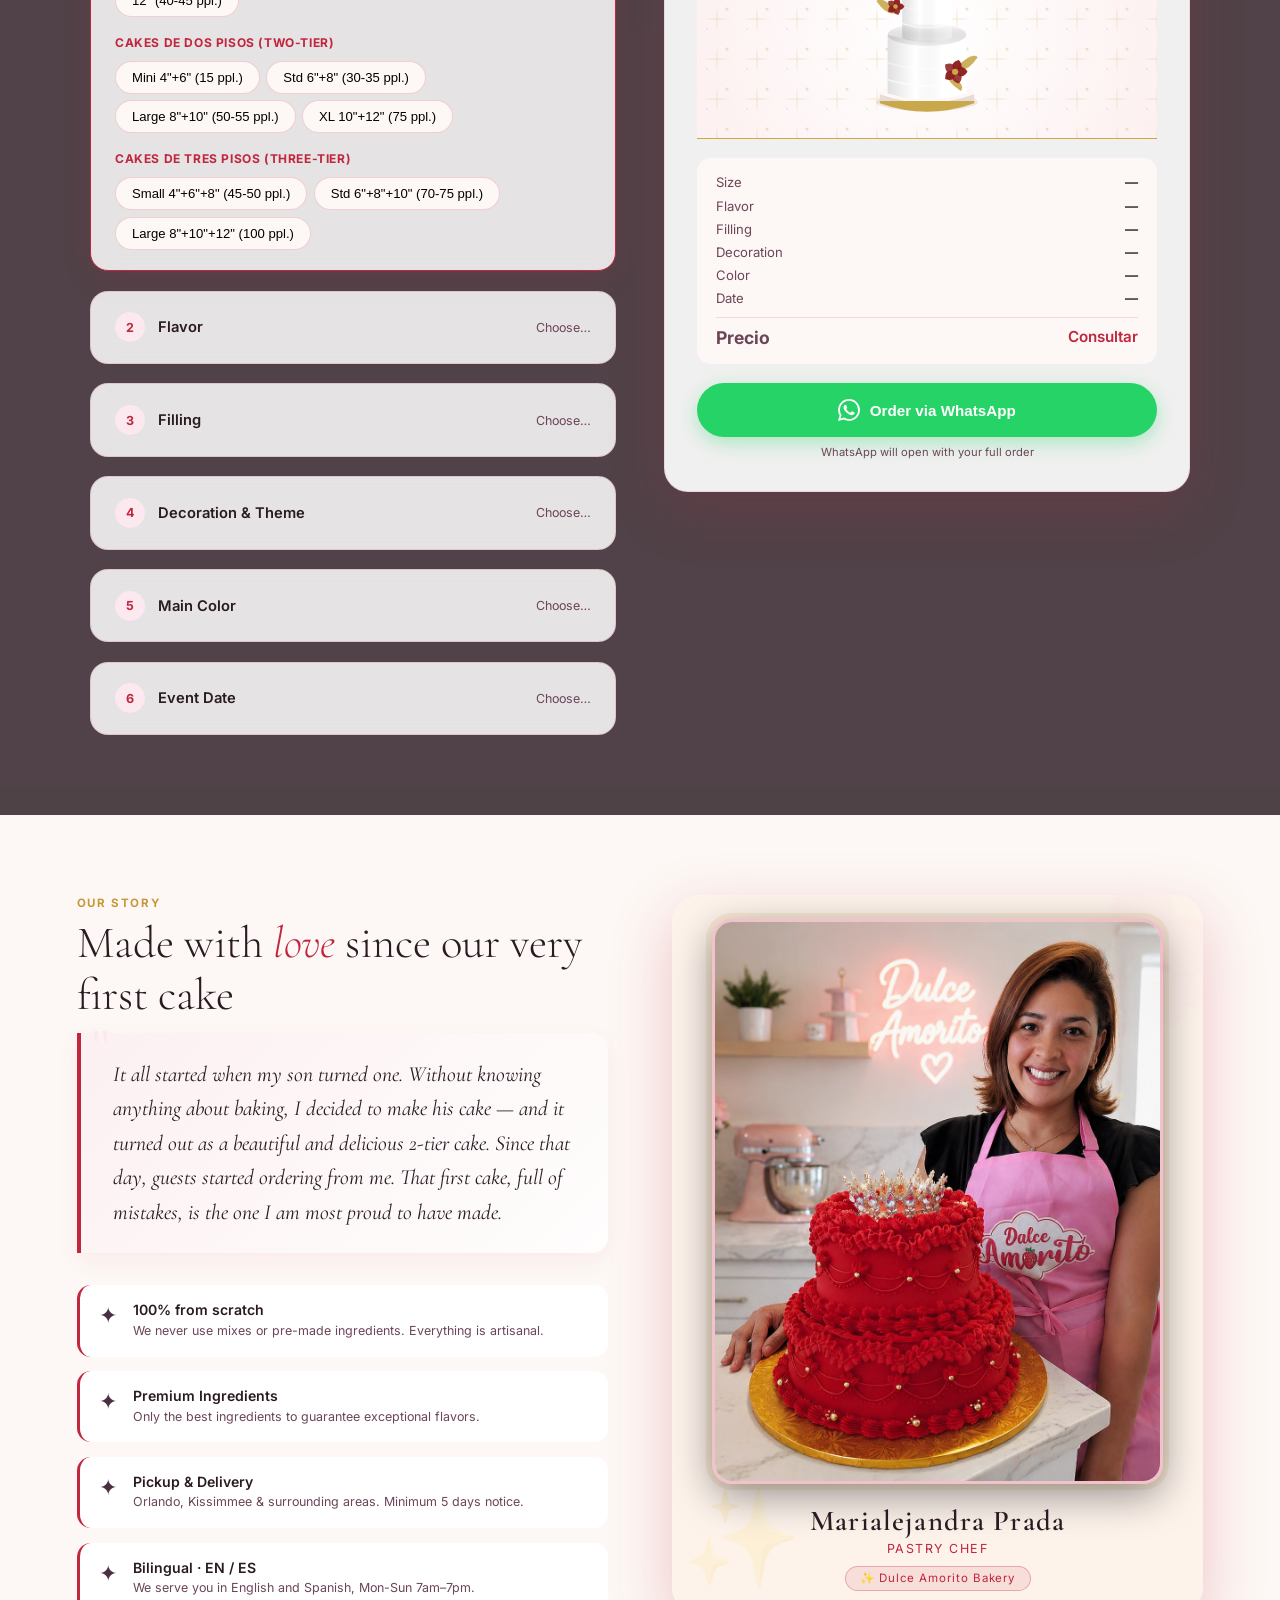
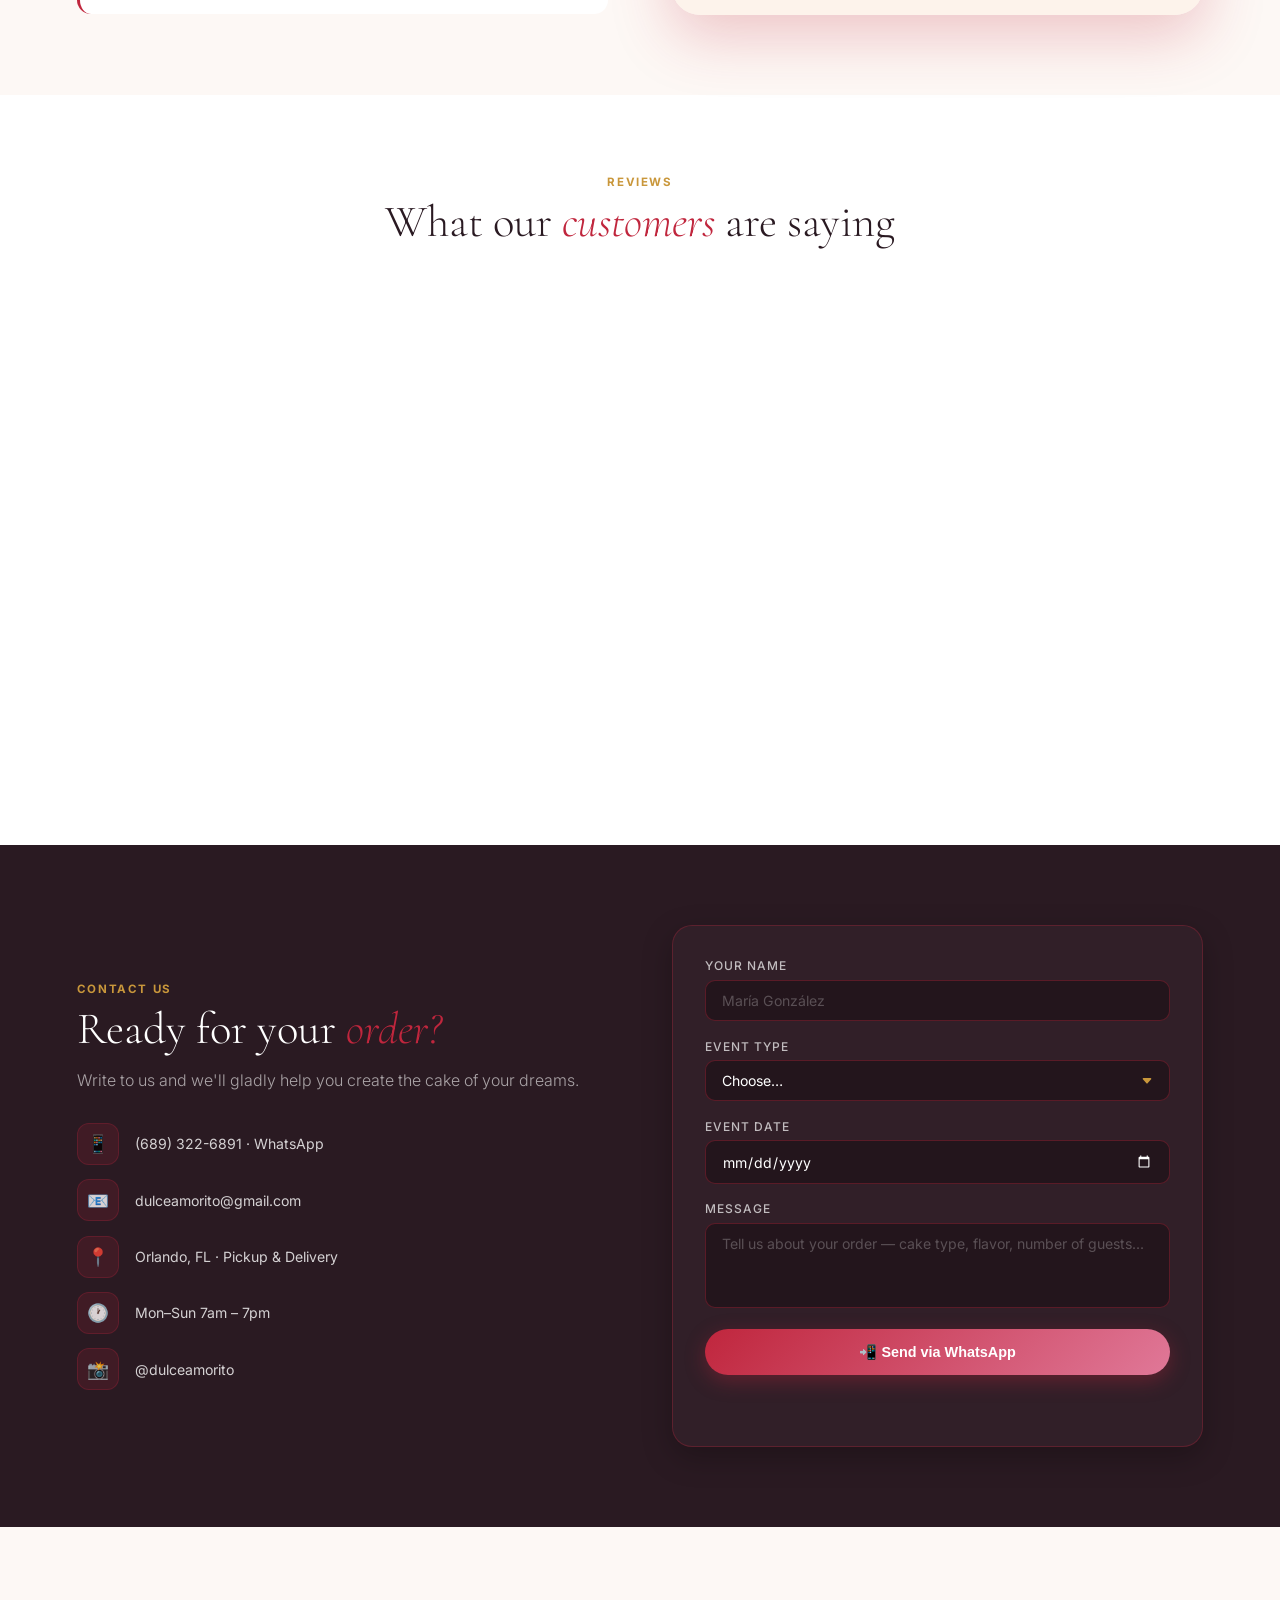
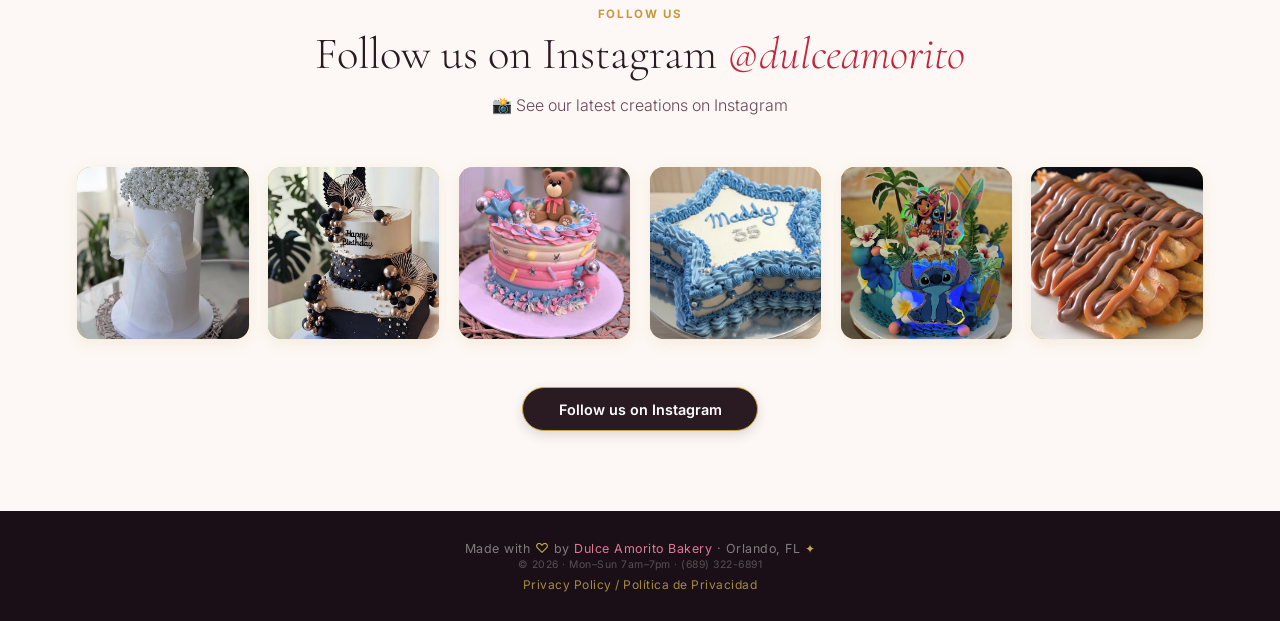
==== commit 1c4caa4c: "Remover todos los precios de pasteles en el sitio (catálogo, banner, y configuradores)" ====
--- a/index.html
+++ b/index.html
@@ -110,7 +110,7 @@
   <!-- BANNER STRIP -->
   <div class="promo-banner">
     <div class="promo-inner">
-      <div class="promo-item"><span>✦</span> Custom cakes from $65</div>
+      <div class="promo-item"><span>✦</span> 100% custom designs</div>
       <div class="promo-item"><span>🎀</span> Delivery & Pickup available</div>
       <div class="promo-item"><span>⭐</span> 100% artisanal, made from scratch</div>
       <div class="promo-item"><span>💬</span> Order via WhatsApp</div>
@@ -230,23 +230,23 @@
               <div class="step-opts" style="display:flex; flex-direction:column; gap:0.6rem; align-items:stretch; width:100%;">
                 <div style="font-size:0.75rem; font-weight:700; color:var(--rose); margin: 0.3rem 0 0.1rem; text-transform:uppercase; letter-spacing:0.05em; text-align:left; width:100%;">Cakes de Un Piso (Single Tier)</div>
                 <div style="display:flex; flex-wrap:wrap; gap:0.4rem; width:100%;">
-                  <button class="chip" onclick="pickSize(this,'🍰 6&quot; (10-12 ppl.) – $65',65)">6" (10-12 ppl.) · $65</button>
-                  <button class="chip" onclick="pickSize(this,'🎂 8&quot; (20-24 ppl.) – $110',110)">8" (20-24 ppl.) · $110</button>
-                  <button class="chip" onclick="pickSize(this,'✨ 10&quot; (28-32 ppl.) – $150',150)">10" (28-32 ppl.) · $150</button>
-                  <button class="chip" onclick="pickSize(this,'🧁 12&quot; (40-45 ppl.) – $210',210)">12" (40-45 ppl.) · $210</button>
+                  <button class="chip" onclick="pickSize(this,'🍰 6&quot; (10-12 ppl.)',0)">6" (10-12 ppl.)</button>
+                  <button class="chip" onclick="pickSize(this,'🎂 8&quot; (20-24 ppl.)',0)">8" (20-24 ppl.)</button>
+                  <button class="chip" onclick="pickSize(this,'✨ 10&quot; (28-32 ppl.)',0)">10" (28-32 ppl.)</button>
+                  <button class="chip" onclick="pickSize(this,'🧁 12&quot; (40-45 ppl.)',0)">12" (40-45 ppl.)</button>
                 </div>
                 <div style="font-size:0.75rem; font-weight:700; color:var(--rose); margin: 0.5rem 0 0.1rem; text-transform:uppercase; letter-spacing:0.05em; text-align:left; width:100%;">Cakes de Dos Pisos (Two-Tier)</div>
                 <div style="display:flex; flex-wrap:wrap; gap:0.4rem; width:100%;">
-                  <button class="chip" onclick="pickSize(this,'👑 2 Tiers Mini 4&quot;+6&quot; (15 ppl.) – $90',90)">Mini 4"+6" (15 ppl.) · $90</button>
-                  <button class="chip" onclick="pickSize(this,'👑 2 Tiers Std 6&quot;+8&quot; (30-35 ppl.) – $185',185)">Std 6"+8" (30-35 ppl.) · $185</button>
-                  <button class="chip" onclick="pickSize(this,'👑 2 Tiers Large 8&quot;+10&quot; (50-55 ppl.) – $285',285)">Large 8"+10" (50-55 ppl.) · $285</button>
-                  <button class="chip" onclick="pickSize(this,'👑 2 Tiers XL 10&quot;+12&quot; (75 ppl.) – $395',395)">XL 10"+12" (75 ppl.) · $395</button>
+                  <button class="chip" onclick="pickSize(this,'👑 2 Tiers Mini 4&quot;+6&quot; (15 ppl.)',0)">Mini 4"+6" (15 ppl.)</button>
+                  <button class="chip" onclick="pickSize(this,'👑 2 Tiers Std 6&quot;+8&quot; (30-35 ppl.)',0)">Std 6"+8" (30-35 ppl.)</button>
+                  <button class="chip" onclick="pickSize(this,'👑 2 Tiers Large 8&quot;+10&quot; (50-55 ppl.)',0)">Large 8"+10" (50-55 ppl.)</button>
+                  <button class="chip" onclick="pickSize(this,'👑 2 Tiers XL 10&quot;+12&quot; (75 ppl.)',0)">XL 10"+12" (75 ppl.)</button>
                 </div>
                 <div style="font-size:0.75rem; font-weight:700; color:var(--rose); margin: 0.5rem 0 0.1rem; text-transform:uppercase; letter-spacing:0.05em; text-align:left; width:100%;">Cakes de Tres Pisos (Three-Tier)</div>
                 <div style="display:flex; flex-wrap:wrap; gap:0.4rem; width:100%;">
-                  <button class="chip" onclick="pickSize(this,'🏰 3 Tiers Small 4&quot;+6&quot;+8&quot; (45-50 ppl.) – $275',275)">Small 4"+6"+8" (45-50 ppl.) · $275</button>
-                  <button class="chip" onclick="pickSize(this,'🏰 3 Tiers Std 6&quot;+8&quot;+10&quot; – $410',410)">Std 6"+8"+10" (70-75 ppl.) · $410</button>
-                  <button class="chip" onclick="pickSize(this,'🏰 3 Tiers Large 8&quot;+10&quot;+12&quot; – $550',550)">Large 8"+10"+12" (100 ppl.) · $550</button>
+                  <button class="chip" onclick="pickSize(this,'🏰 3 Tiers Small 4&quot;+6&quot;+8&quot; (45-50 ppl.)',0)">Small 4"+6"+8" (45-50 ppl.)</button>
+                  <button class="chip" onclick="pickSize(this,'🏰 3 Tiers Std 6&quot;+8&quot;+10&quot; (70-75 ppl.)',0)">Std 6"+8"+10" (70-75 ppl.)</button>
+                  <button class="chip" onclick="pickSize(this,'🏰 3 Tiers Large 8&quot;+10&quot;+12&quot; (100 ppl.)',0)">Large 8"+10"+12" (100 ppl.)</button>
                 </div>
               </div>
             </div>
@@ -450,8 +450,8 @@
               <div class="sum-row"><span class="sum-k">Decoration</span><span class="sum-v" id="ps-deco">—</span></div>
               <div class="sum-row"><span class="sum-k">Color</span><span class="sum-v" id="ps-color">—</span></div>
               <div class="sum-row"><span class="sum-k">Date</span><span class="sum-v" id="ps-date">—</span></div>
-              <div class="sum-row sum-total"><span class="sum-k">Estimated Total</span><span class="sum-v"
-                  id="ps-total">$0</span></div>
+              <div class="sum-row sum-total"><span class="sum-k">Precio</span><span class="sum-v"
+                  id="ps-total" style="font-size:0.95rem;color:var(--rose);">Consultar</span></div>
             </div>
             <button class="btn-wa" onclick="orderCake()">
               <svg width="22" height="22" viewBox="0 0 24 24" fill="currentColor">
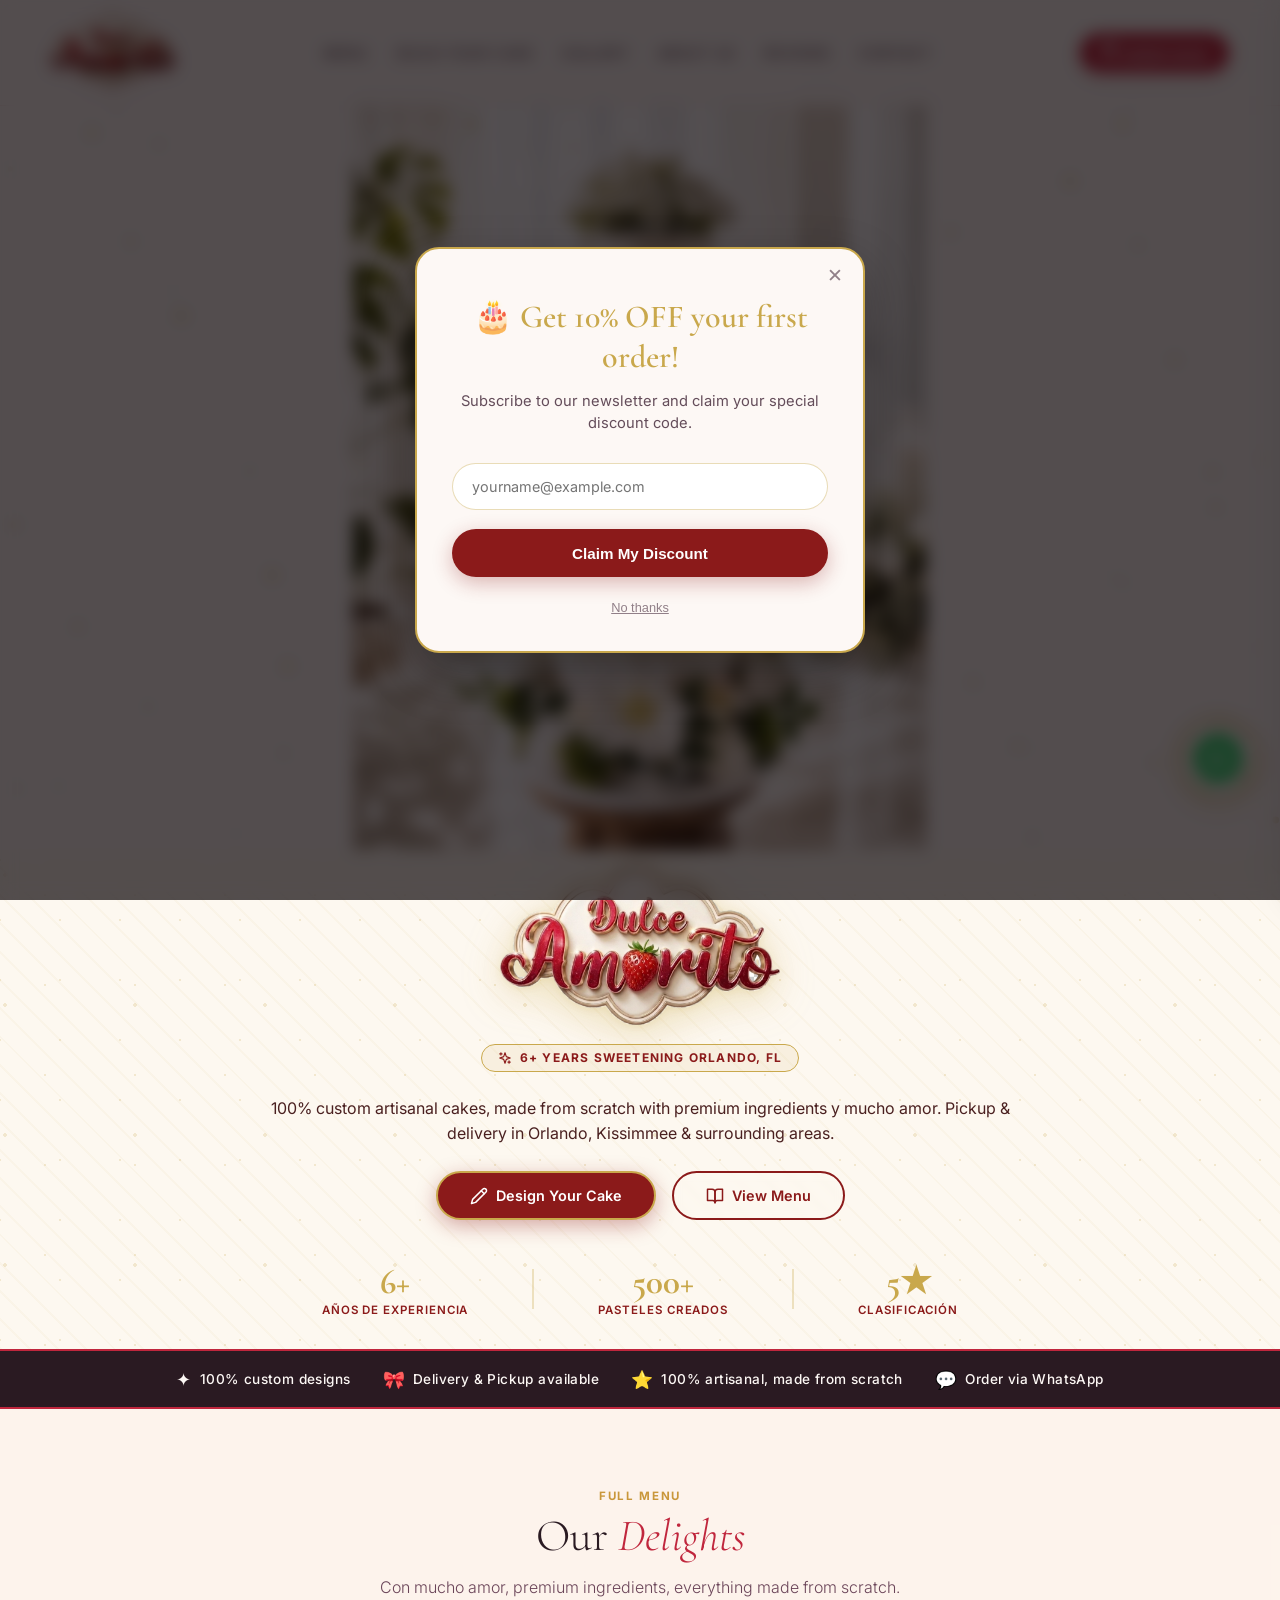
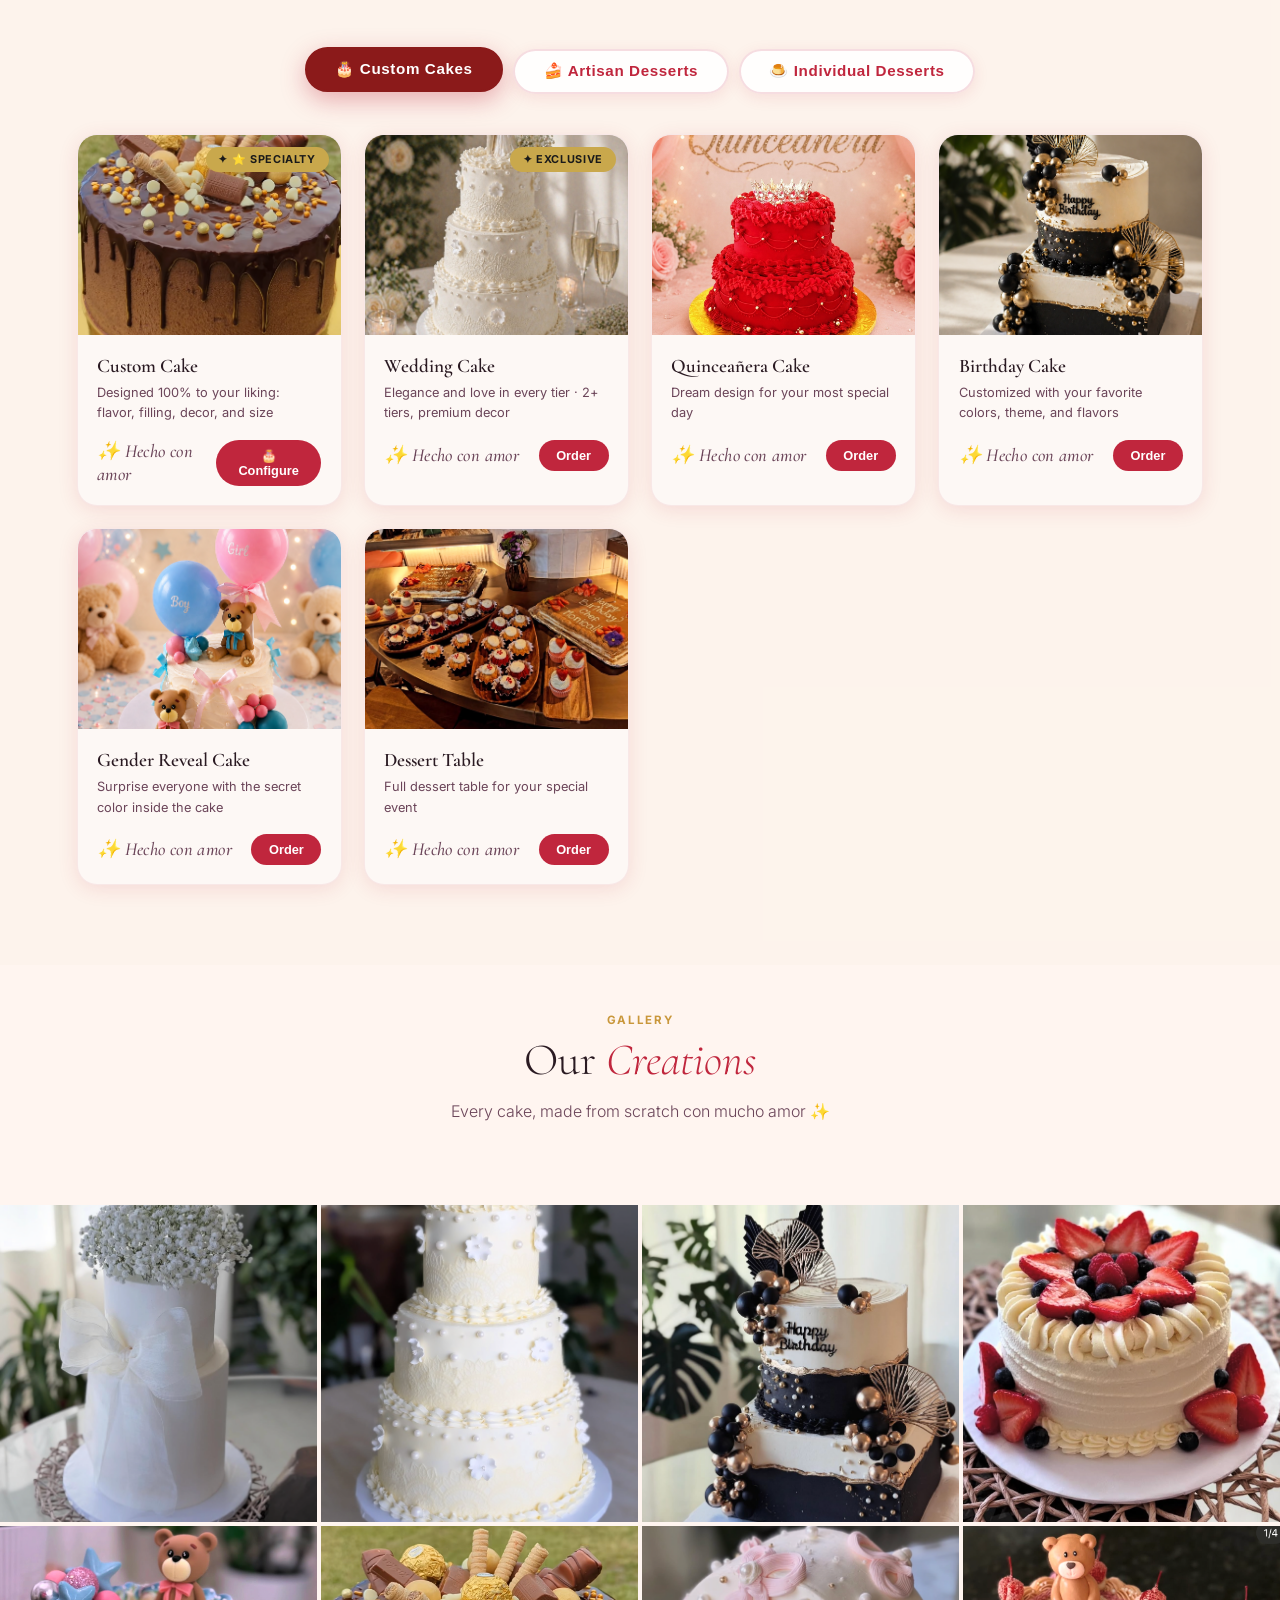
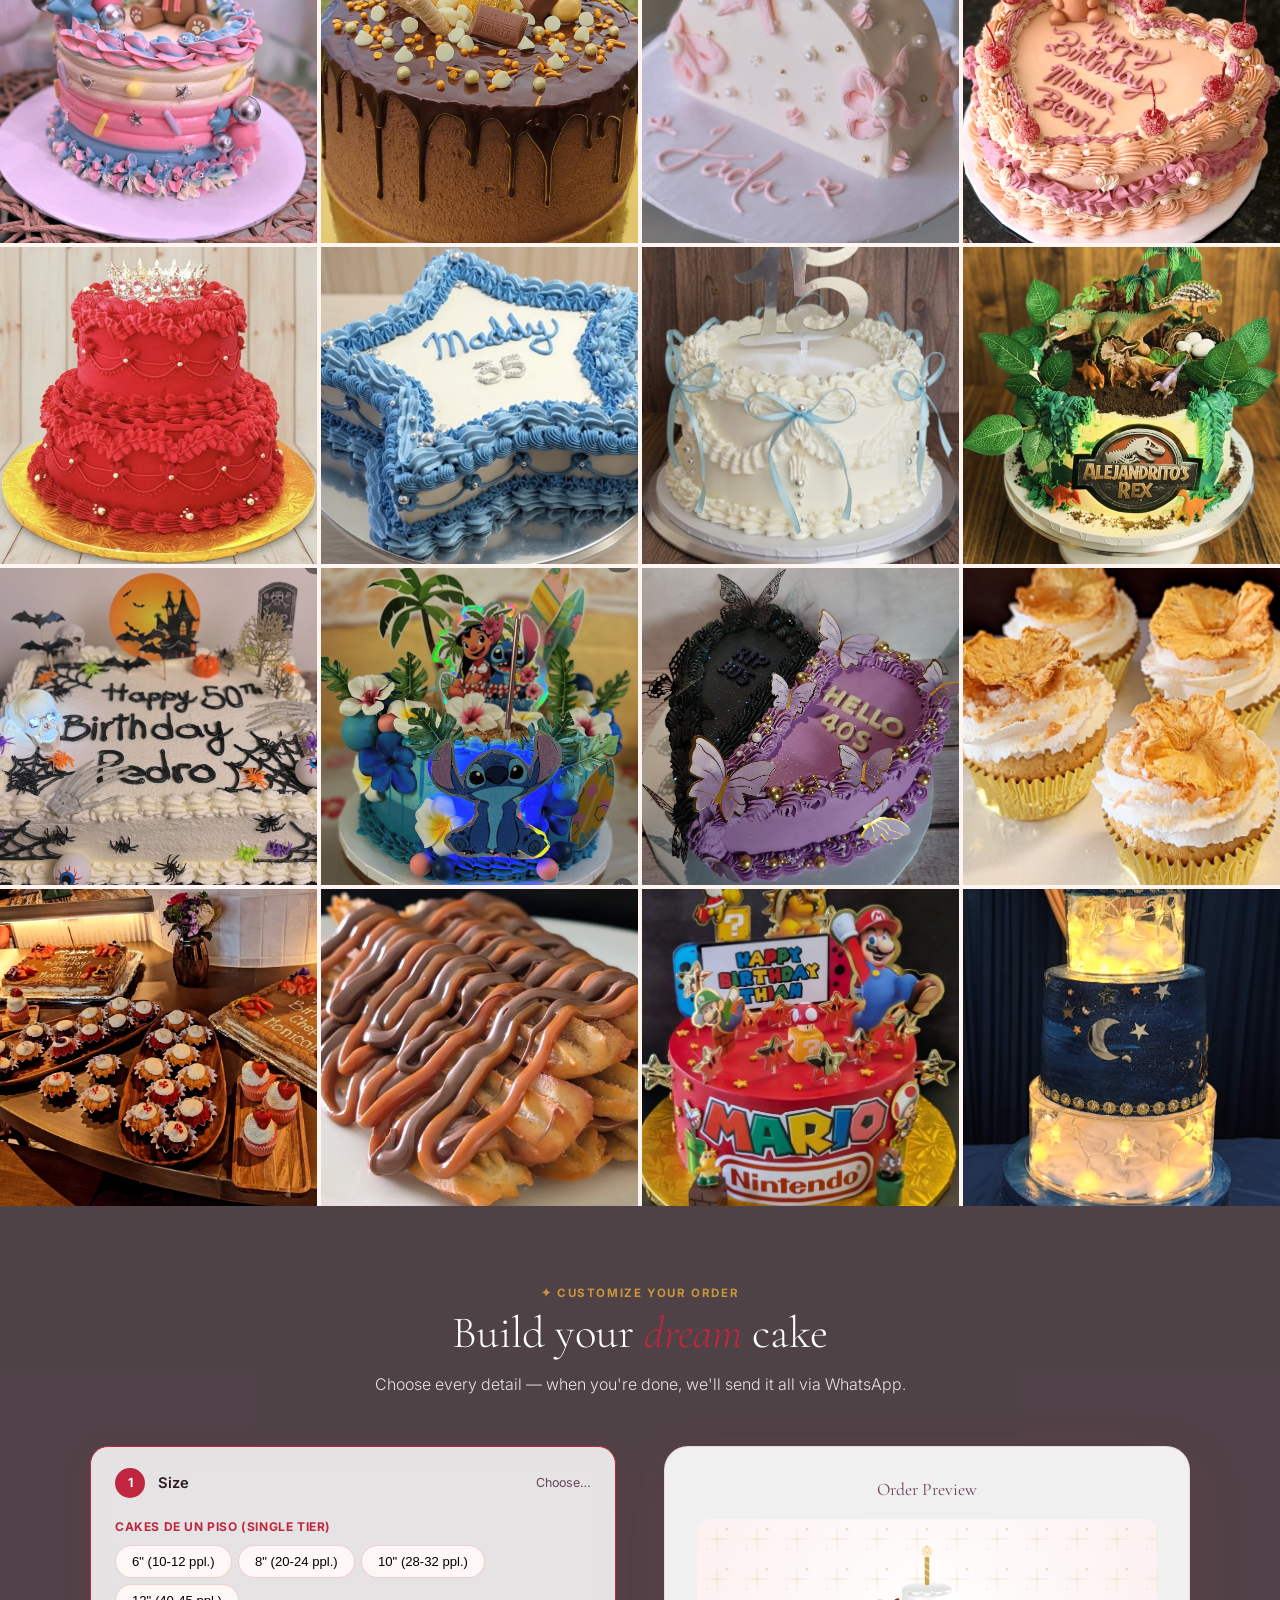
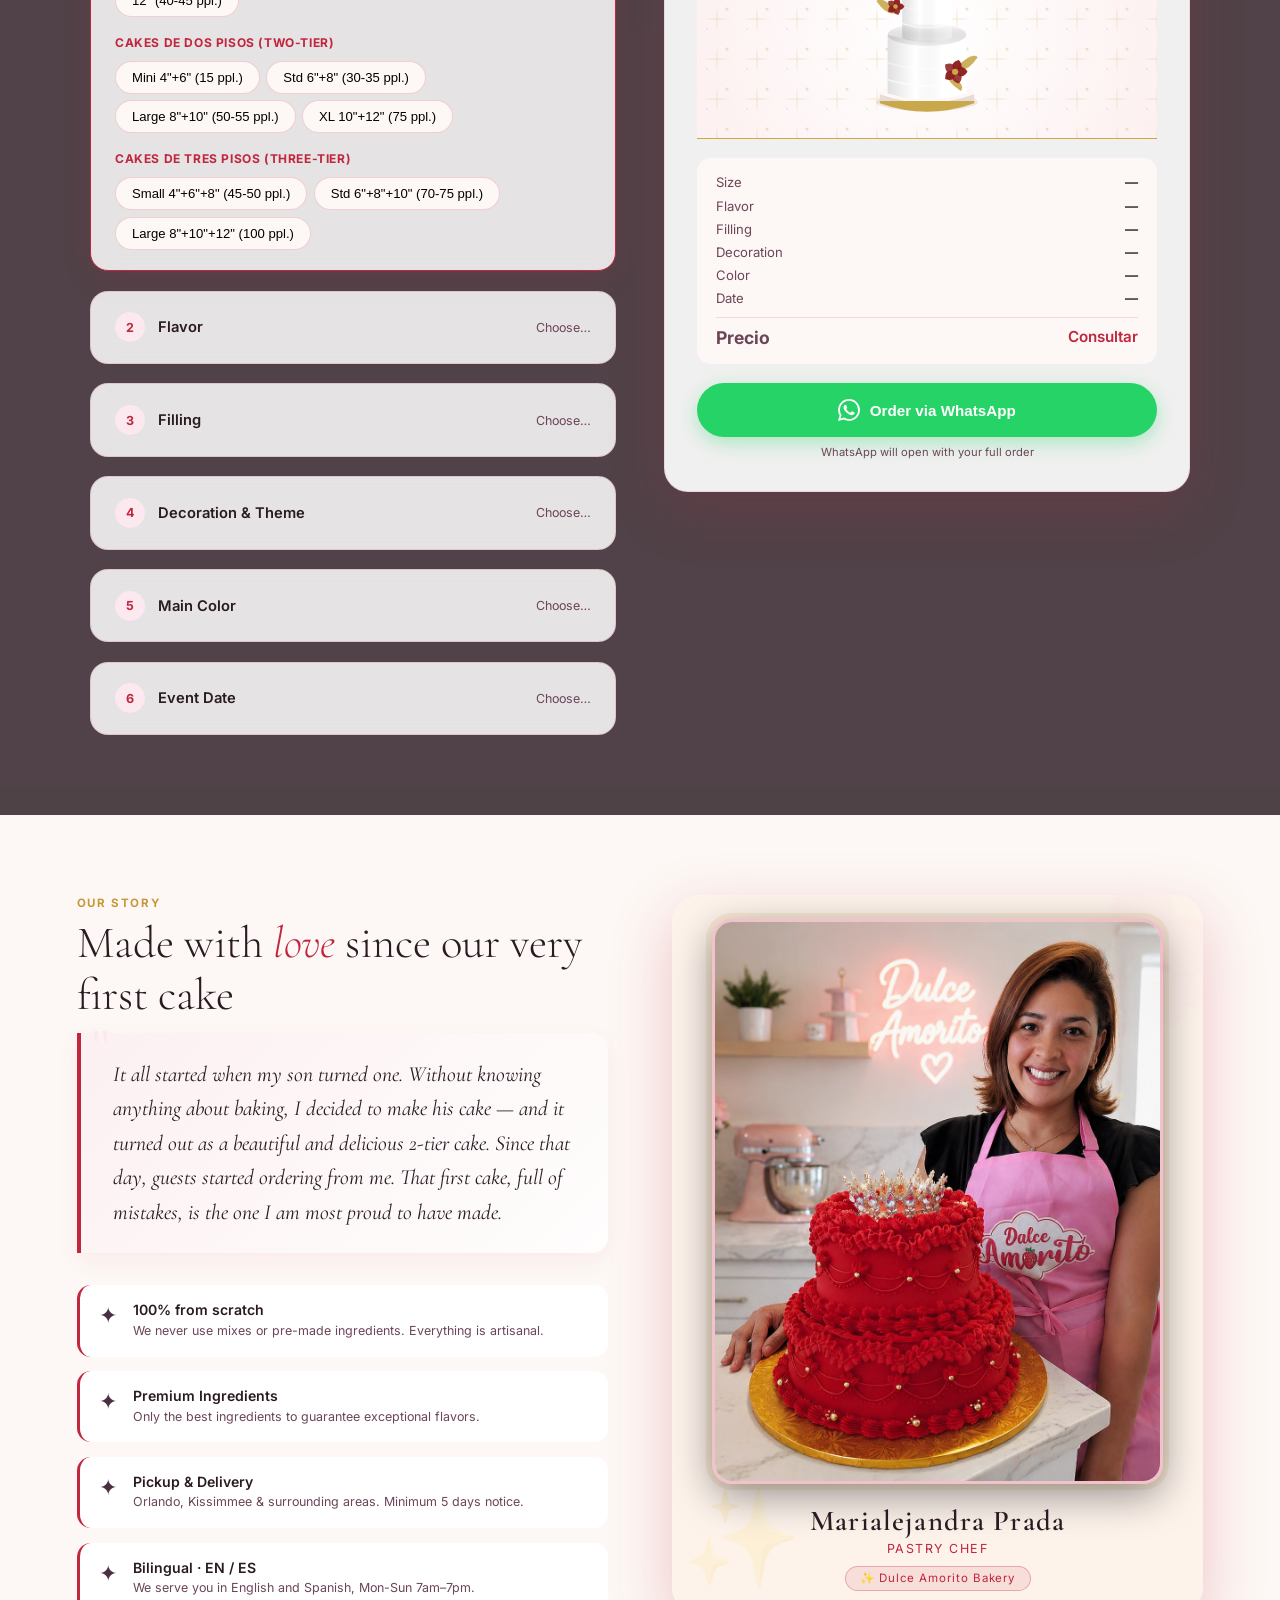
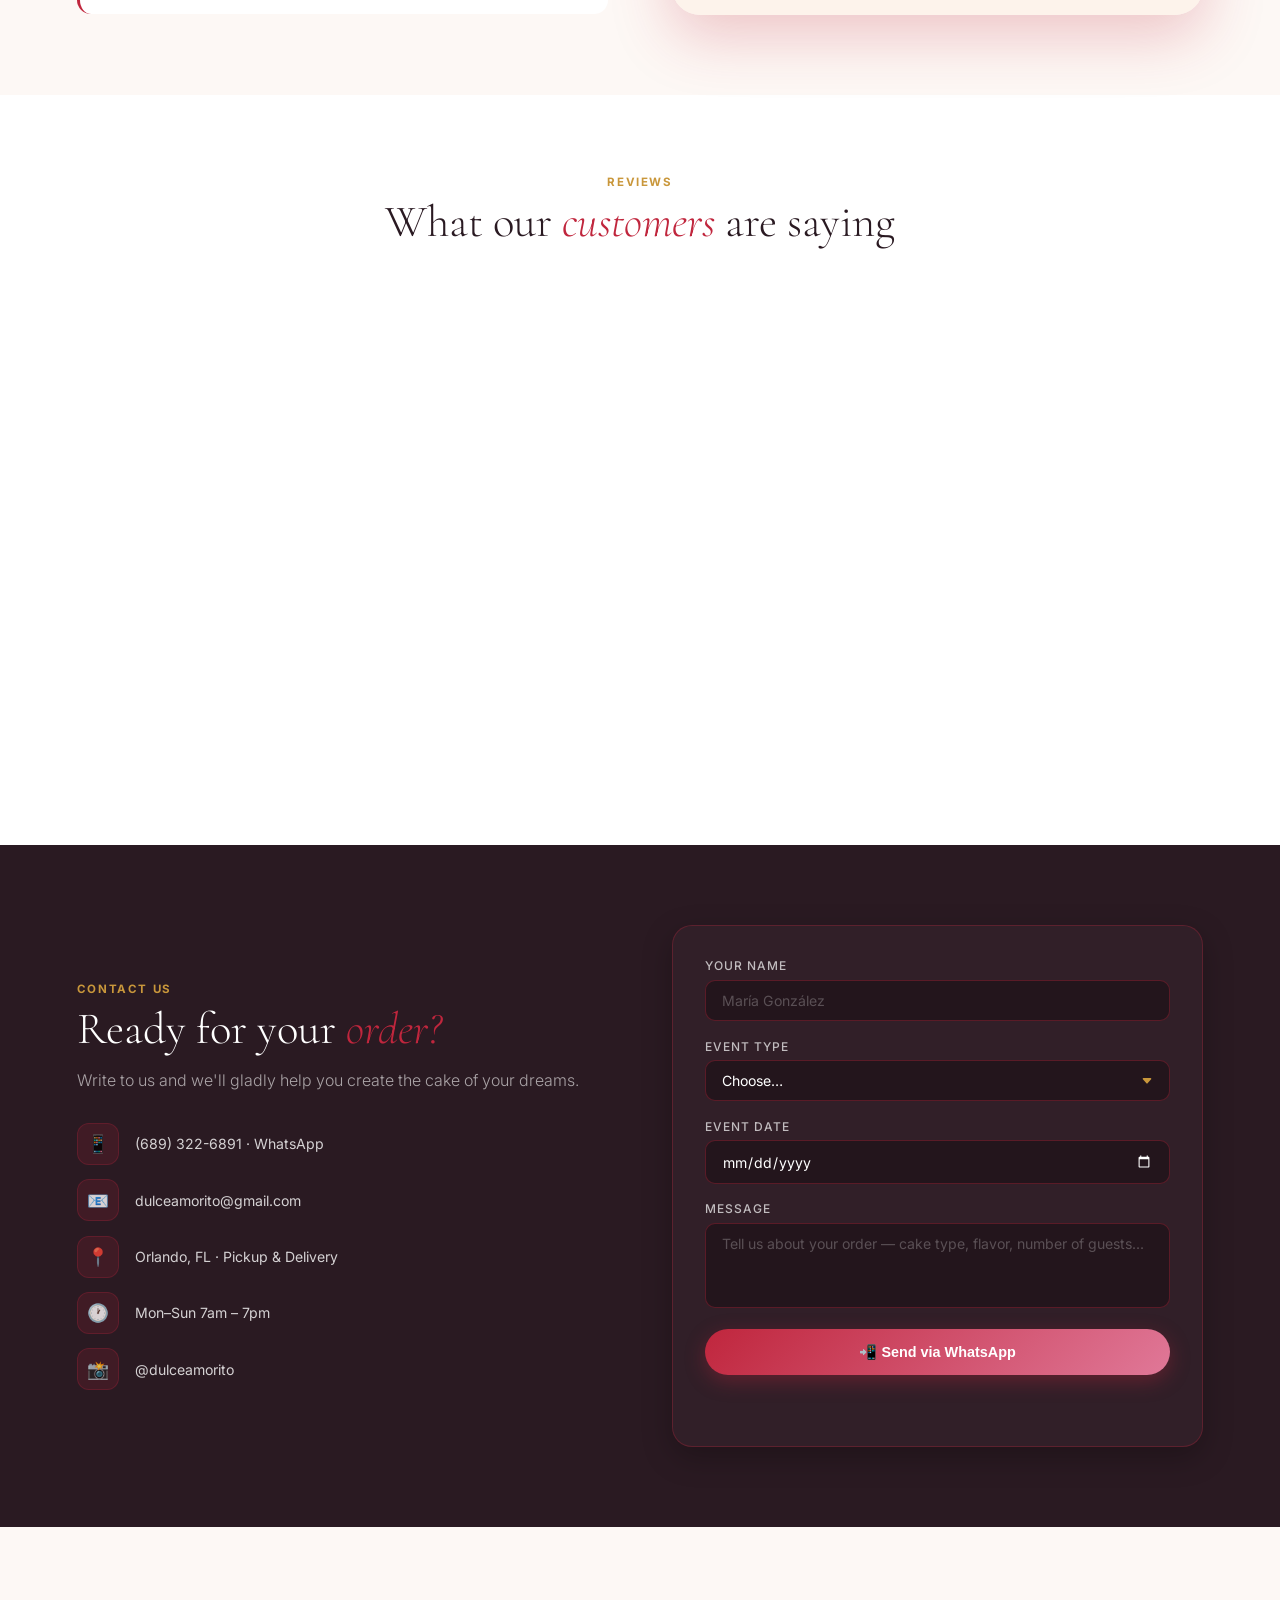
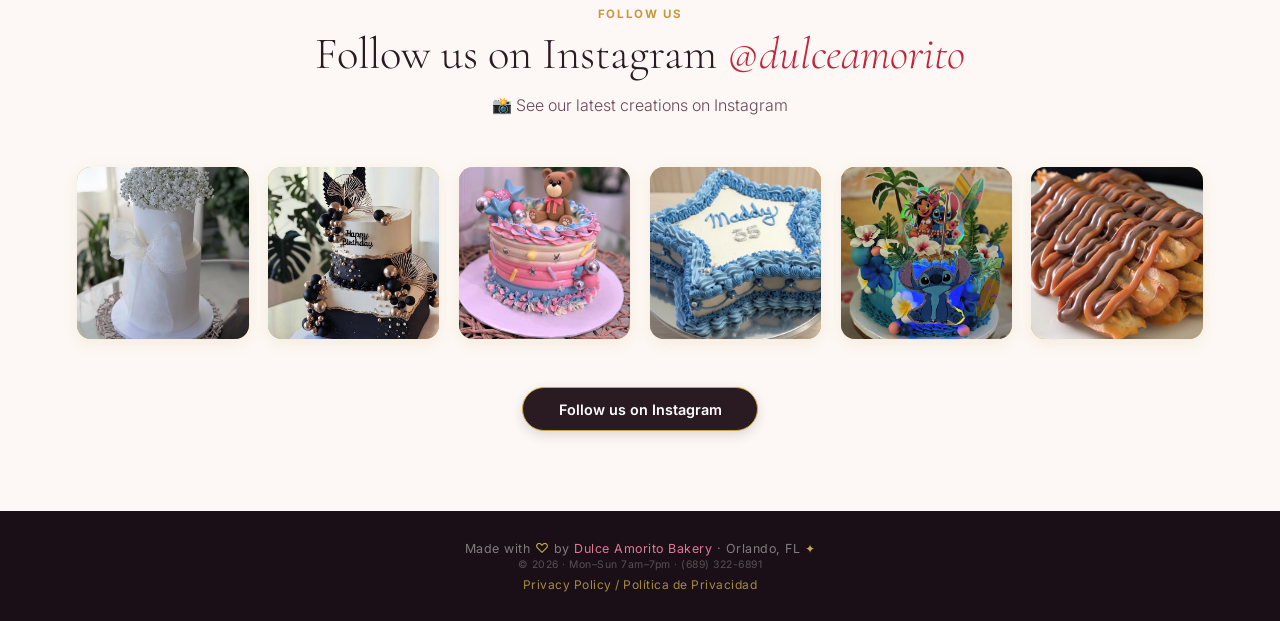
==== commit 100c9f0d: "Remover precios de dulces artesanales y postres individuales" ====
--- a/index.html
+++ b/index.html
@@ -125,7 +125,7 @@
       <div class="section-header">
         <p class="section-tag">Full Menu</p>
         <h2 class="section-title">Our <em>Delights</em></h2>
-        <p class="section-sub">Fixed prices, premium ingredients, everything made from scratch.</p>
+        <p class="section-sub">Con mucho amor, premium ingredients, everything made from scratch.</p>
       </div>
       <div class="catalog-tabs">
         <button class="tab-btn active" onclick="showTab('tortas',this)">🎂 Custom Cakes</button>
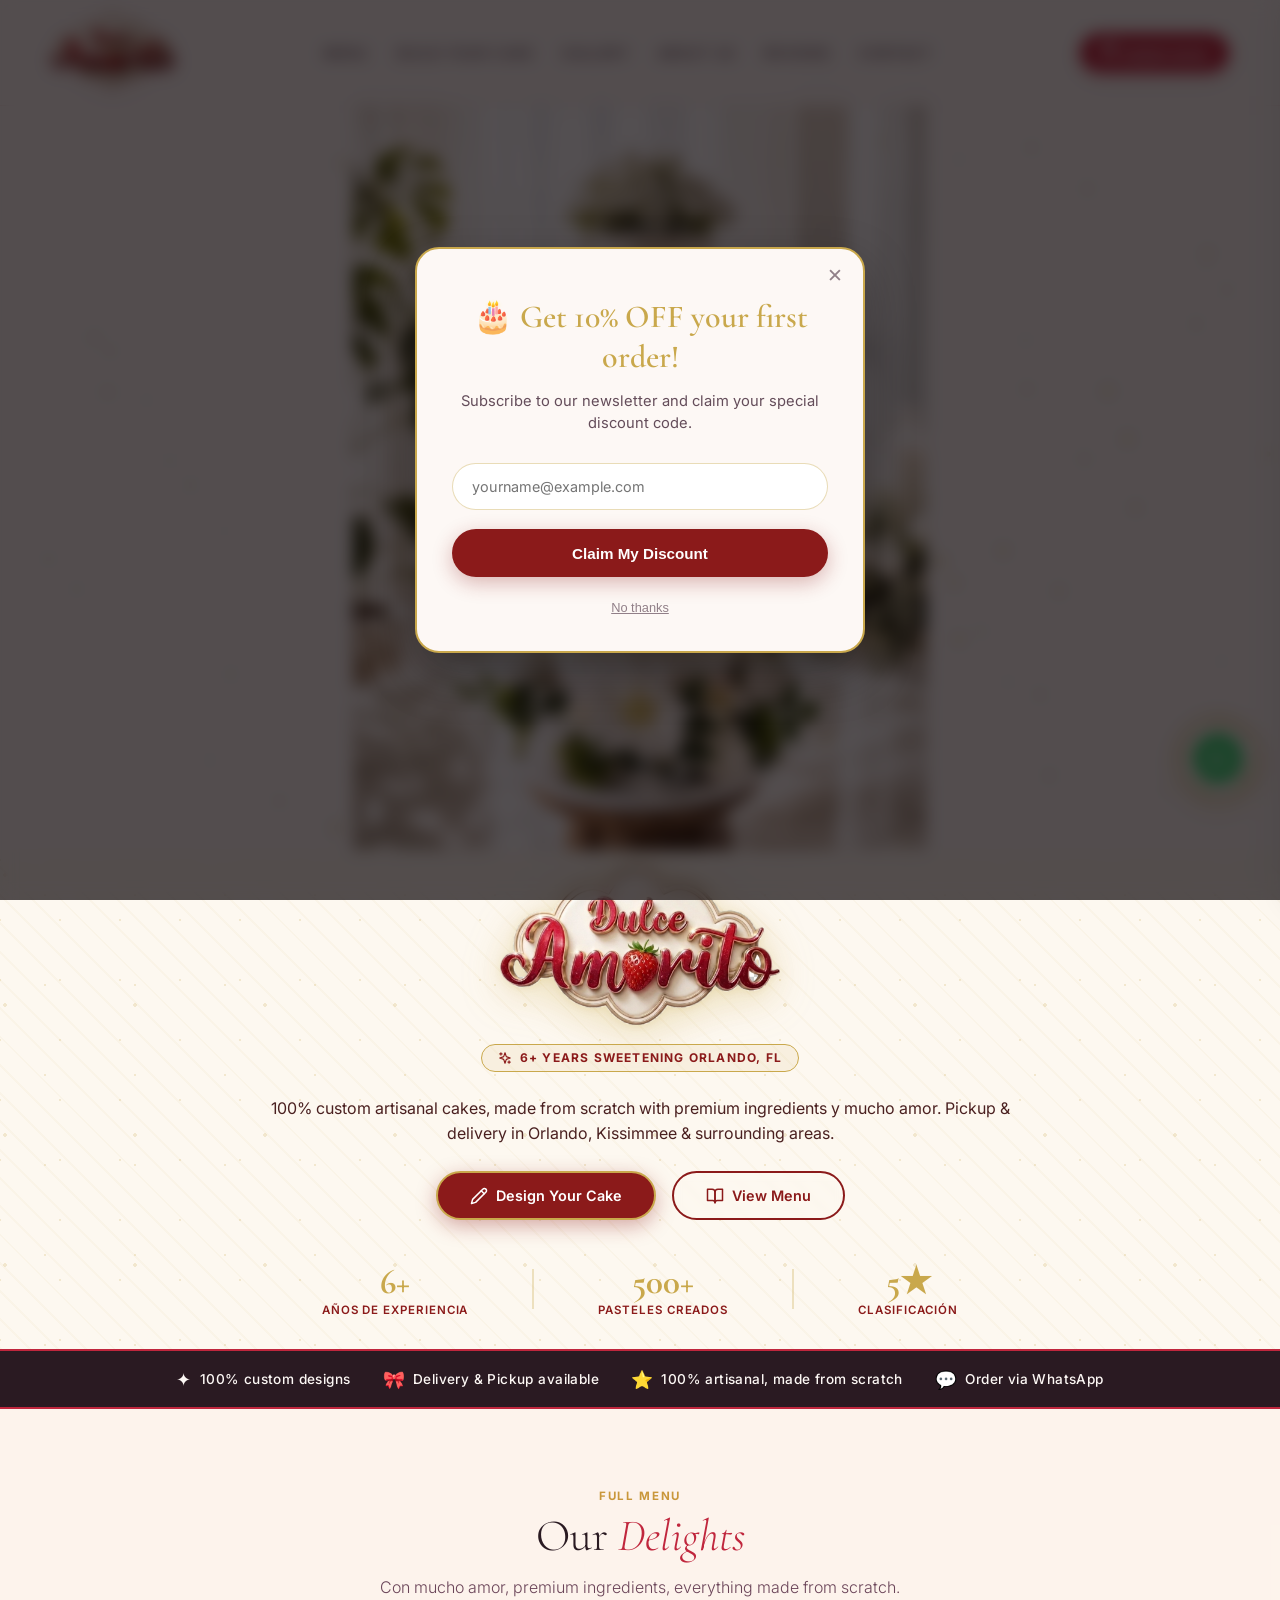
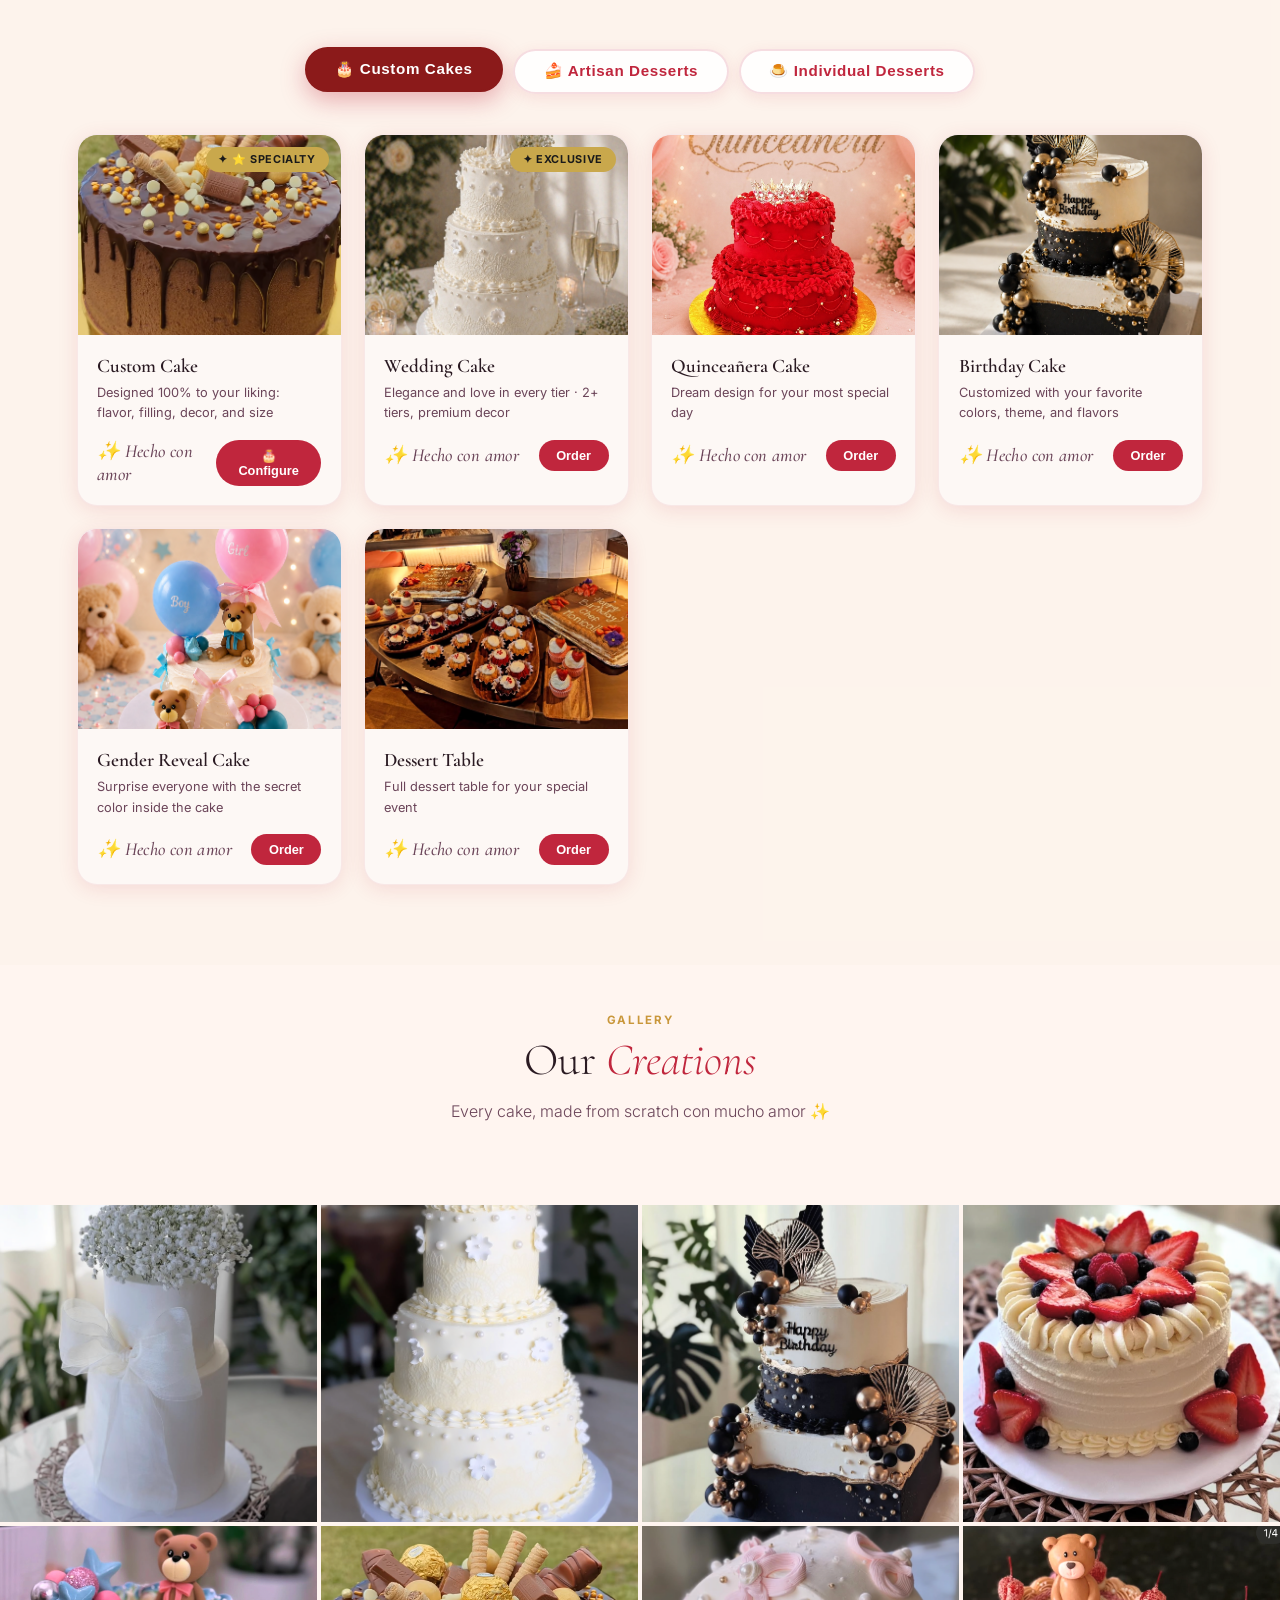
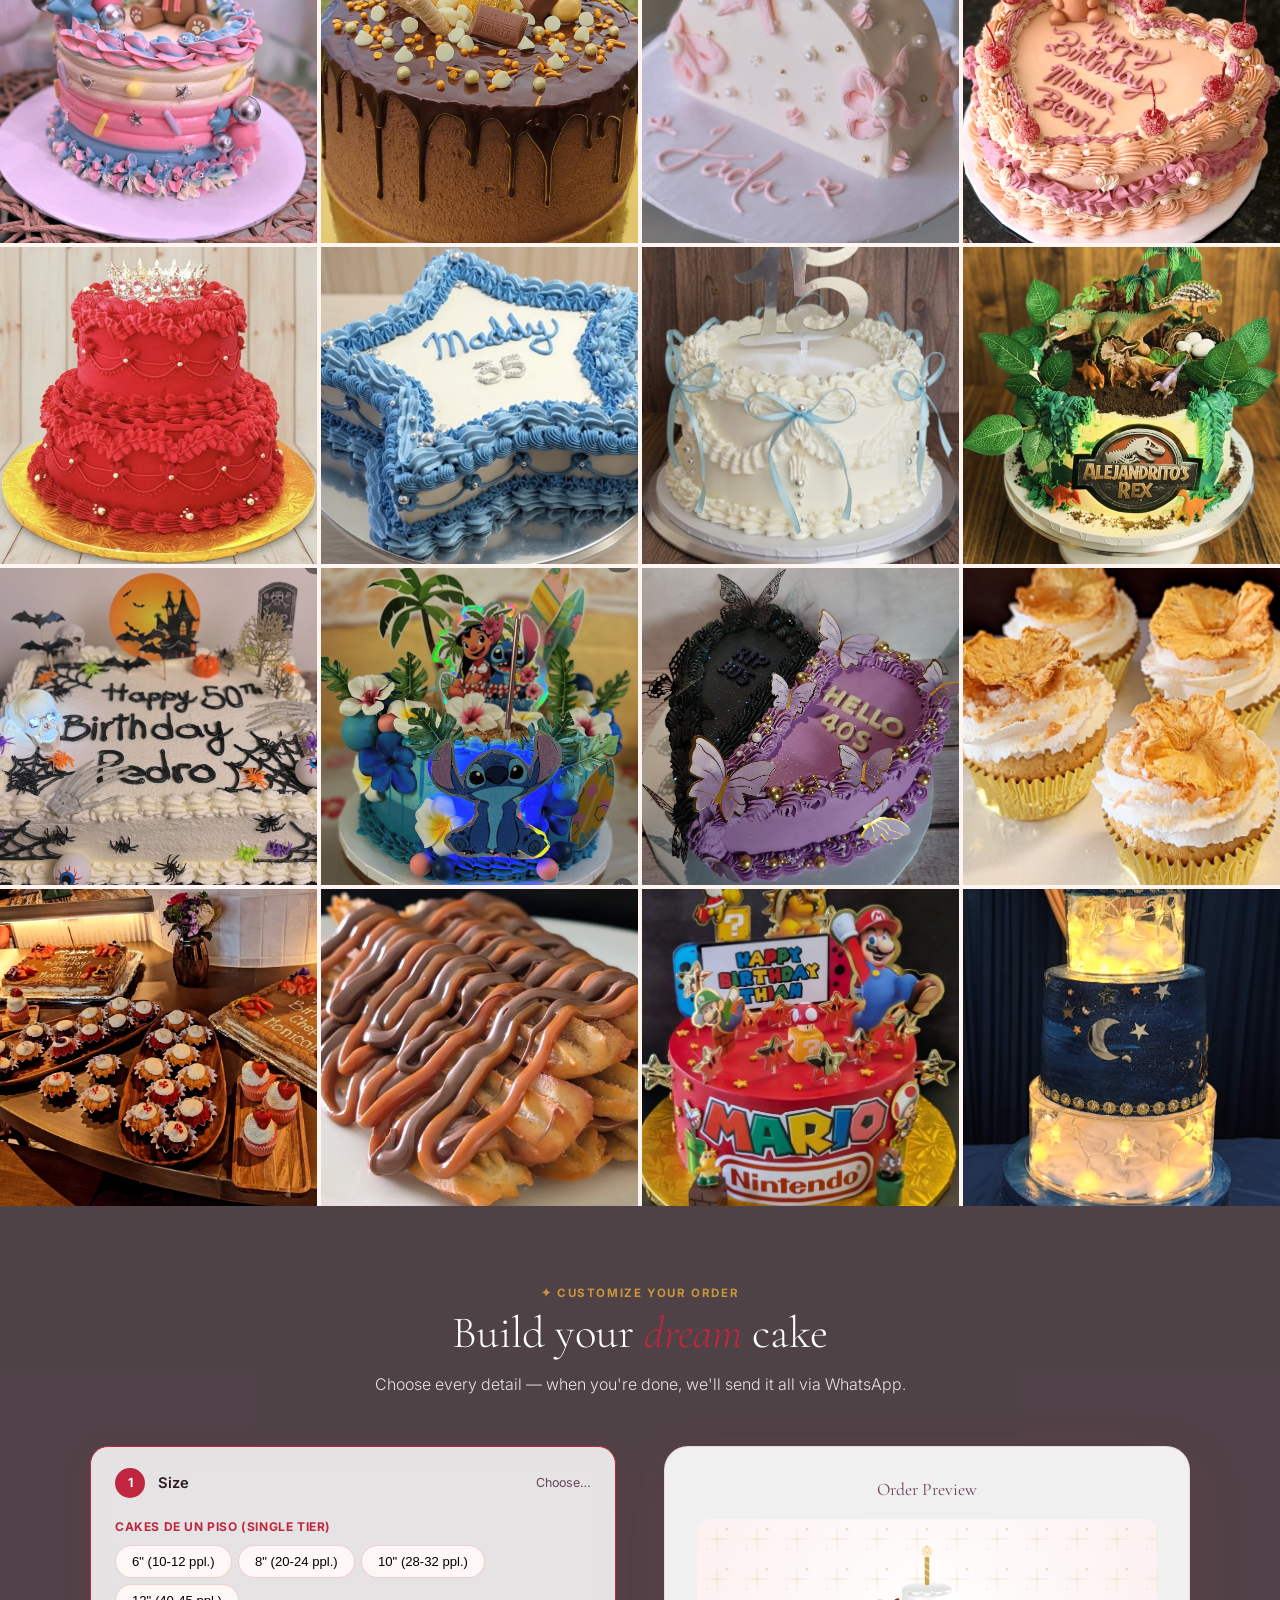
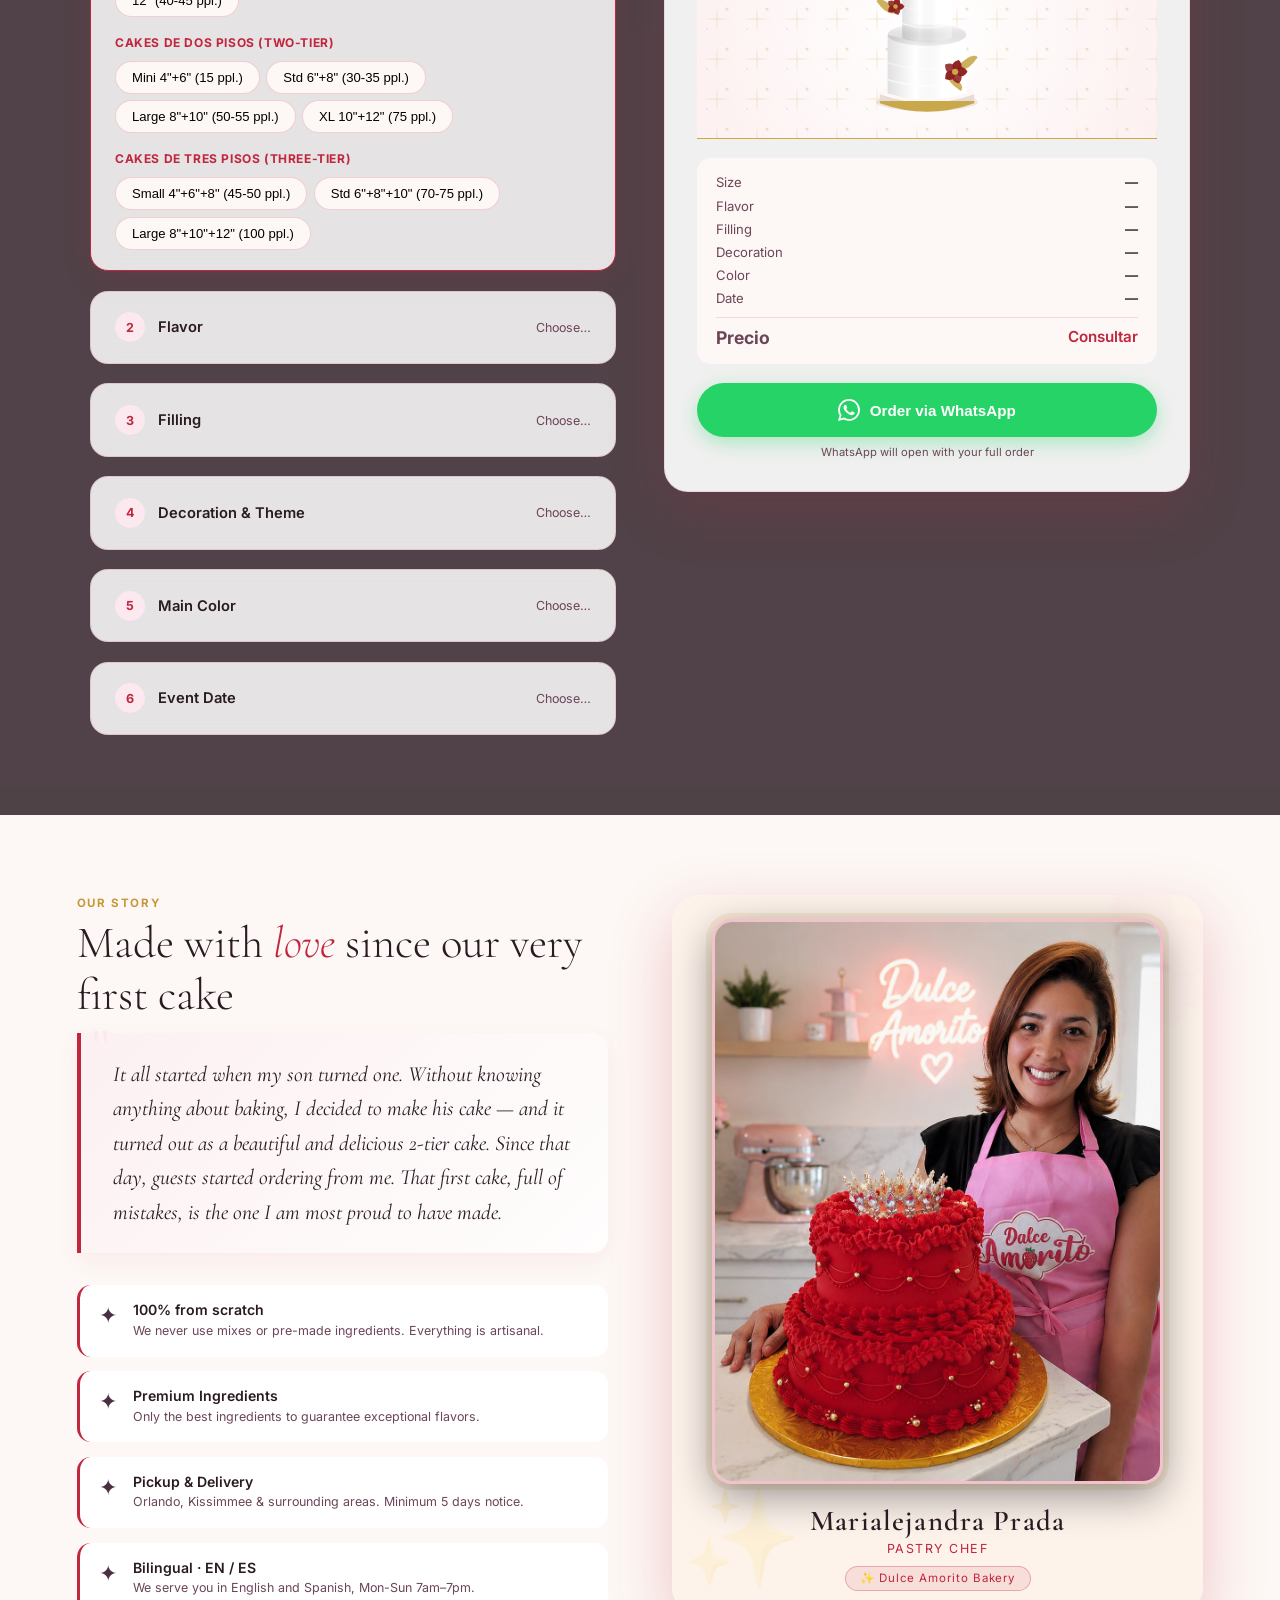
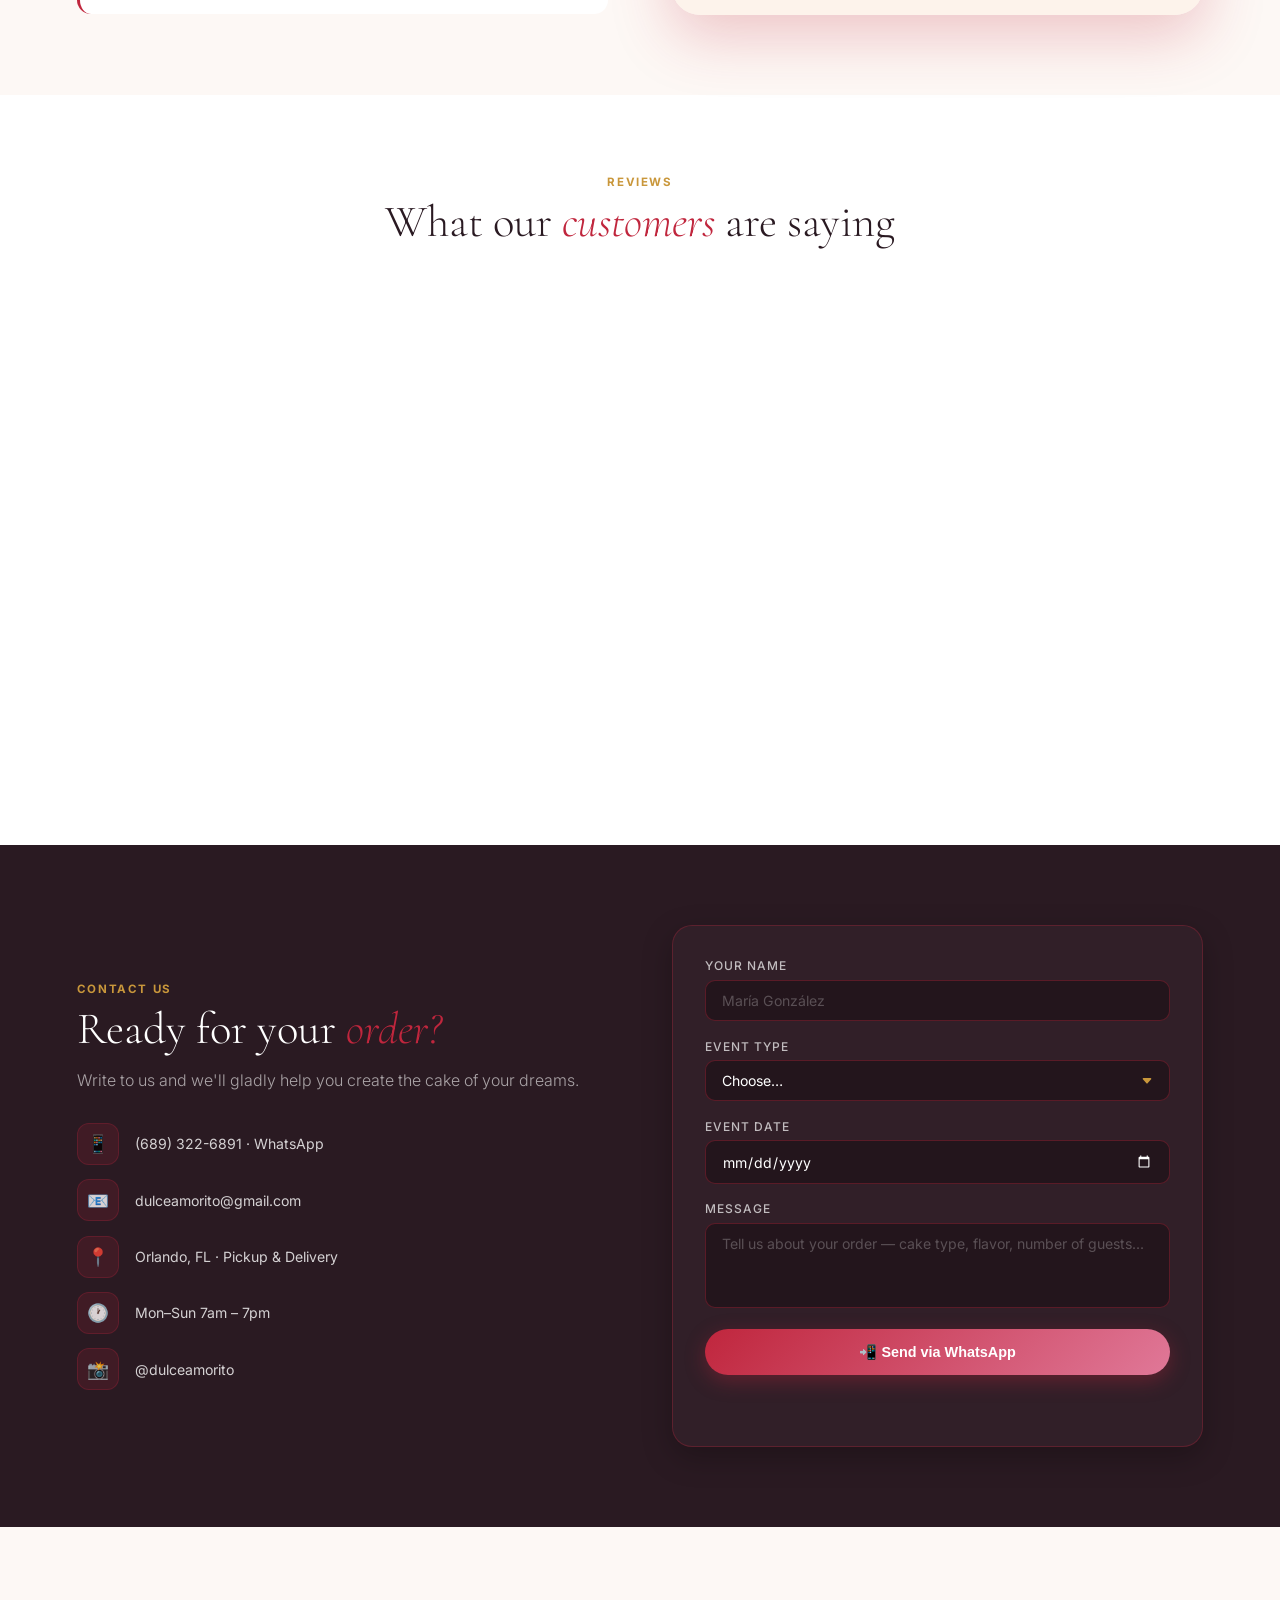
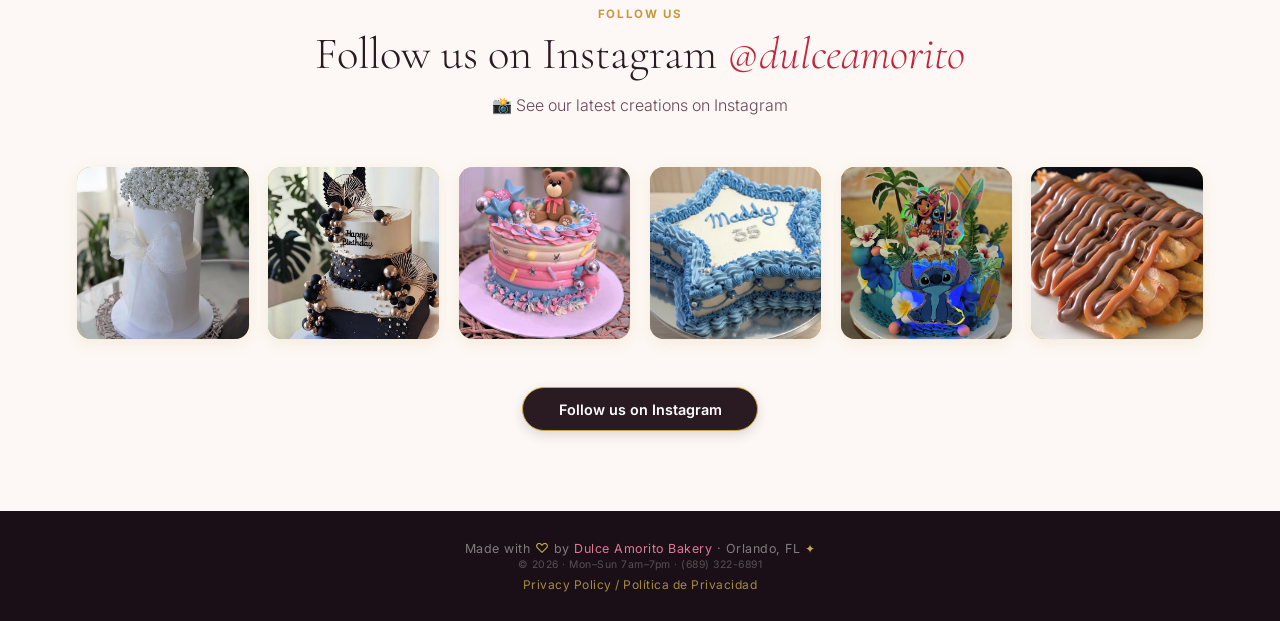
==== commit aaa8dafe: "Eliminar emojis del configurador y de los mensajes de WhatsApp" ====
--- a/index.html
+++ b/index.html
@@ -230,27 +230,27 @@
               <div class="step-opts" style="display:flex; flex-direction:column; gap:0.6rem; align-items:stretch; width:100%;">
                 <div style="font-size:0.75rem; font-weight:700; color:var(--rose); margin: 0.3rem 0 0.1rem; text-transform:uppercase; letter-spacing:0.05em; text-align:left; width:100%;">Cakes de Un Piso (Single Tier)</div>
                 <div style="display:flex; flex-wrap:wrap; gap:0.4rem; width:100%;">
-                  <button class="chip" onclick="pickSize(this,'🍰 6&quot; (10-12 ppl.)',0)">6" (10-12 ppl.)</button>
-                  <button class="chip" onclick="pickSize(this,'🎂 8&quot; (20-24 ppl.)',0)">8" (20-24 ppl.)</button>
-                  <button class="chip" onclick="pickSize(this,'✨ 10&quot; (28-32 ppl.)',0)">10" (28-32 ppl.)</button>
-                  <button class="chip" onclick="pickSize(this,'🧁 12&quot; (40-45 ppl.)',0)">12" (40-45 ppl.)</button>
+                  <button class="chip" onclick="pickSize(this,'6&quot; (10-12 ppl.)',0)">6" (10-12 ppl.)</button>
+                  <button class="chip" onclick="pickSize(this,'8&quot; (20-24 ppl.)',0)">8" (20-24 ppl.)</button>
+                  <button class="chip" onclick="pickSize(this,'10&quot; (28-32 ppl.)',0)">10" (28-32 ppl.)</button>
+                  <button class="chip" onclick="pickSize(this,'12&quot; (40-45 ppl.)',0)">12" (40-45 ppl.)</button>
                 </div>
                 <div style="font-size:0.75rem; font-weight:700; color:var(--rose); margin: 0.5rem 0 0.1rem; text-transform:uppercase; letter-spacing:0.05em; text-align:left; width:100%;">Cakes de Dos Pisos (Two-Tier)</div>
                 <div style="display:flex; flex-wrap:wrap; gap:0.4rem; width:100%;">
-                  <button class="chip" onclick="pickSize(this,'👑 2 Tiers Mini 4&quot;+6&quot; (15 ppl.)',0)">Mini 4"+6" (15 ppl.)</button>
-                  <button class="chip" onclick="pickSize(this,'👑 2 Tiers Std 6&quot;+8&quot; (30-35 ppl.)',0)">Std 6"+8" (30-35 ppl.)</button>
-                  <button class="chip" onclick="pickSize(this,'👑 2 Tiers Large 8&quot;+10&quot; (50-55 ppl.)',0)">Large 8"+10" (50-55 ppl.)</button>
-                  <button class="chip" onclick="pickSize(this,'👑 2 Tiers XL 10&quot;+12&quot; (75 ppl.)',0)">XL 10"+12" (75 ppl.)</button>
+                  <button class="chip" onclick="pickSize(this,'2 Tiers Mini 4&quot;+6&quot; (15 ppl.)',0)">Mini 4"+6" (15 ppl.)</button>
+                  <button class="chip" onclick="pickSize(this,'2 Tiers Std 6&quot;+8&quot; (30-35 ppl.)',0)">Std 6"+8" (30-35 ppl.)</button>
+                  <button class="chip" onclick="pickSize(this,'2 Tiers Large 8&quot;+10&quot; (50-55 ppl.)',0)">Large 8"+10" (50-55 ppl.)</button>
+                  <button class="chip" onclick="pickSize(this,'2 Tiers XL 10&quot;+12&quot; (75 ppl.)',0)">XL 10"+12" (75 ppl.)</button>
                 </div>
                 <div style="font-size:0.75rem; font-weight:700; color:var(--rose); margin: 0.5rem 0 0.1rem; text-transform:uppercase; letter-spacing:0.05em; text-align:left; width:100%;">Cakes de Tres Pisos (Three-Tier)</div>
                 <div style="display:flex; flex-wrap:wrap; gap:0.4rem; width:100%;">
-                  <button class="chip" onclick="pickSize(this,'🏰 3 Tiers Small 4&quot;+6&quot;+8&quot; (45-50 ppl.)',0)">Small 4"+6"+8" (45-50 ppl.)</button>
-                  <button class="chip" onclick="pickSize(this,'🏰 3 Tiers Std 6&quot;+8&quot;+10&quot; (70-75 ppl.)',0)">Std 6"+8"+10" (70-75 ppl.)</button>
-                  <button class="chip" onclick="pickSize(this,'🏰 3 Tiers Large 8&quot;+10&quot;+12&quot; (100 ppl.)',0)">Large 8"+10"+12" (100 ppl.)</button>
+                  <button class="chip" onclick="pickSize(this,'3 Tiers Small 4&quot;+6&quot;+8&quot; (45-50 ppl.)',0)">Small 4"+6"+8" (45-50 ppl.)</button>
+                  <button class="chip" onclick="pickSize(this,'3 Tiers Std 6&quot;+8&quot;+10&quot; (70-75 ppl.)',0)">Std 6"+8"+10" (70-75 ppl.)</button>
+                  <button class="chip" onclick="pickSize(this,'3 Tiers Large 8&quot;+10&quot;+12&quot; (100 ppl.)',0)">Large 8"+10"+12" (100 ppl.)</button>
                 </div>
               </div>
             </div>
-
+ 
             <div class="config-step" id="cs2">
               <div class="step-hd" onclick="toggleStep(2)">
                 <div class="step-num">2</div>
@@ -258,15 +258,15 @@
                 <span class="step-val" id="sv2">Choose…</span>
               </div>
               <div class="step-opts">
-                <button class="chip" onclick="pick(this,'flavor','sv2')">🤍 Vanilla</button>
-                <button class="chip" onclick="pick(this,'flavor','sv2')">🍫 Chocolate</button>
-                <button class="chip" onclick="pick(this,'flavor','sv2')">🌹 Red Velvet</button>
-                <button class="chip" onclick="pick(this,'flavor','sv2')">🥥 Coconut</button>
-                <button class="chip" onclick="pick(this,'flavor','sv2')">🌸 Almond</button>
-                <button class="chip" onclick="pick(this,'flavor','sv2')">🍍 Pineapple</button>
+                <button class="chip" onclick="pick(this,'flavor','sv2')">Vanilla</button>
+                <button class="chip" onclick="pick(this,'flavor','sv2')">Chocolate</button>
+                <button class="chip" onclick="pick(this,'flavor','sv2')">Red Velvet</button>
+                <button class="chip" onclick="pick(this,'flavor','sv2')">Coconut</button>
+                <button class="chip" onclick="pick(this,'flavor','sv2')">Almond</button>
+                <button class="chip" onclick="pick(this,'flavor','sv2')">Pineapple</button>
               </div>
             </div>
-
+ 
             <div class="config-step" id="cs3">
               <div class="step-hd" onclick="toggleStep(3)">
                 <div class="step-num">3</div>
@@ -274,16 +274,16 @@
                 <span class="step-val" id="sv3">Choose…</span>
               </div>
               <div class="step-opts">
-                <button class="chip" onclick="pick(this,'filling','sv3')">🍮 Pastry Cream</button>
-                <button class="chip" onclick="pick(this,'filling','sv3')">☁️ Chantilly</button>
-                <button class="chip" onclick="pick(this,'filling','sv3')">🍫 Chocolate Ganache</button>
-                <button class="chip" onclick="pick(this,'filling','sv3')">🌰 Nutella</button>
-                <button class="chip" onclick="pick(this,'filling','sv3')">🍯 Dulce de Leche</button>
-                <button class="chip" onclick="pick(this,'filling','sv3')">🍓 Strawberries & Cream</button>
-                <button class="chip" onclick="pick(this,'filling','sv3')">🍋 Lemon Curd</button>
-                <button class="chip" onclick="pick(this,'filling','sv3')">🌺 Passion Fruit</button>
-                <button class="chip" onclick="pick(this,'filling','sv3')">🥭 Mango</button>
-                <button class="chip" onclick="pick(this,'filling','sv3')">🍍 Pineapple</button>
+                <button class="chip" onclick="pick(this,'filling','sv3')">Pastry Cream</button>
+                <button class="chip" onclick="pick(this,'filling','sv3')">Chantilly</button>
+                <button class="chip" onclick="pick(this,'filling','sv3')">Chocolate Ganache</button>
+                <button class="chip" onclick="pick(this,'filling','sv3')">Nutella</button>
+                <button class="chip" onclick="pick(this,'filling','sv3')">Dulce de Leche</button>
+                <button class="chip" onclick="pick(this,'filling','sv3')">Strawberries & Cream</button>
+                <button class="chip" onclick="pick(this,'filling','sv3')">Lemon Curd</button>
+                <button class="chip" onclick="pick(this,'filling','sv3')">Passion Fruit</button>
+                <button class="chip" onclick="pick(this,'filling','sv3')">Mango</button>
+                <button class="chip" onclick="pick(this,'filling','sv3')">Pineapple</button>
               </div>
             </div>
 
@@ -759,7 +759,7 @@
       animate();
     })();
   </script>
-  <script src="app.js?v=2"></script>
+  <script src="app.js?v=20260623"></script>
   <!-- DISCOUNT POPUP MODAL -->
   <div id="discount-modal" class="modal-backdrop">
     <div class="modal-content">
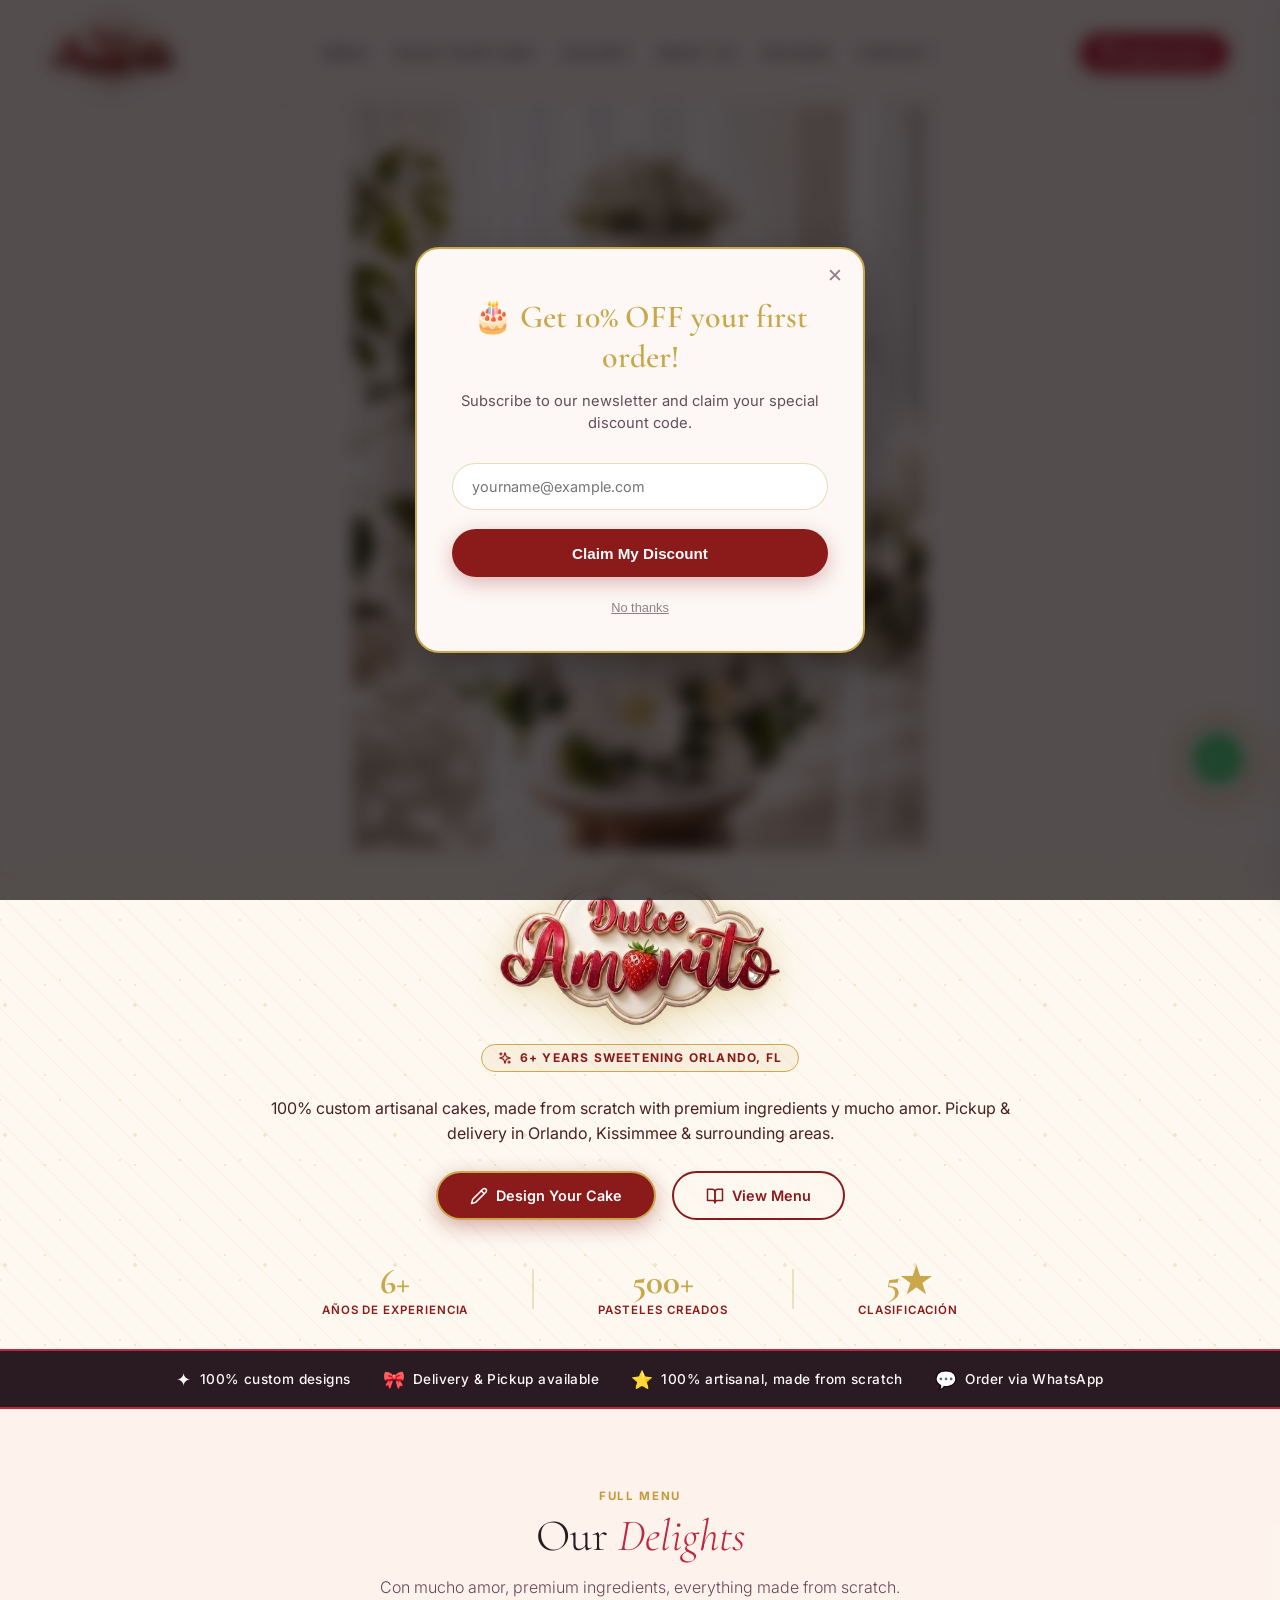
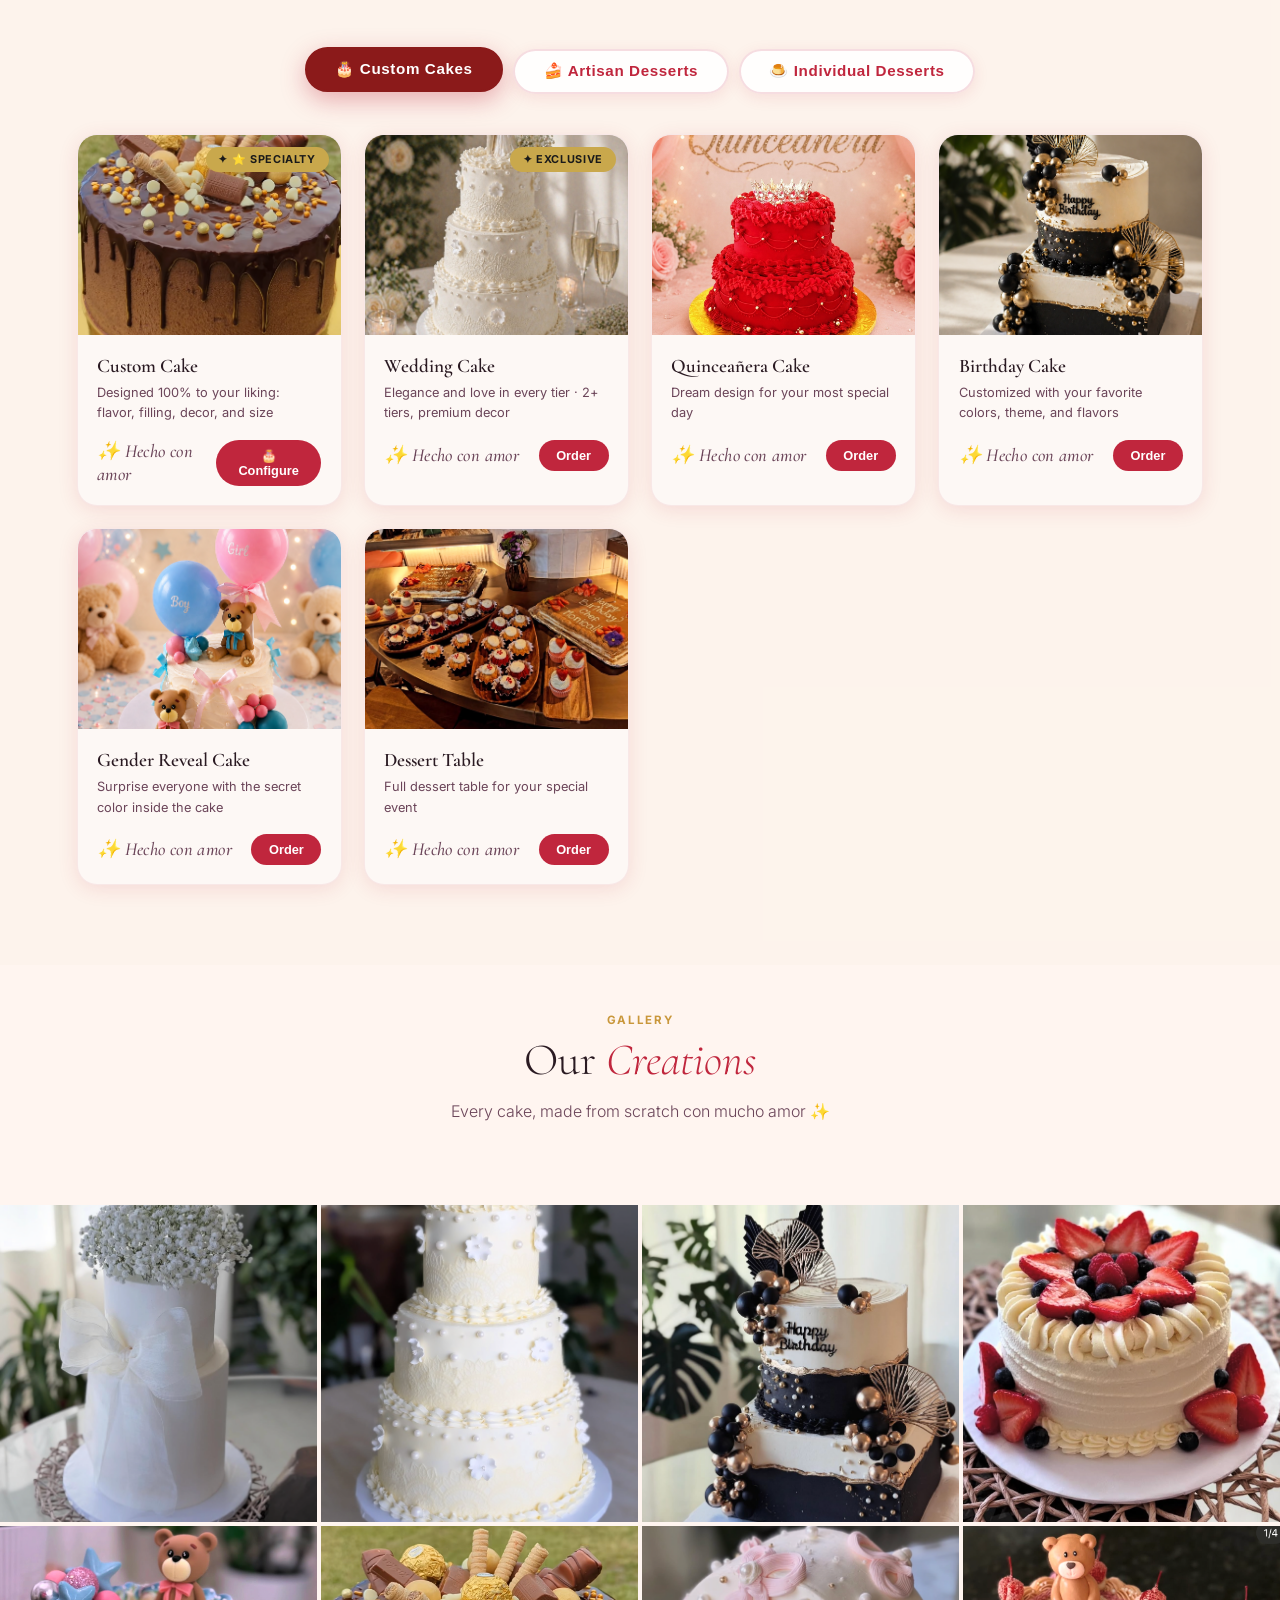
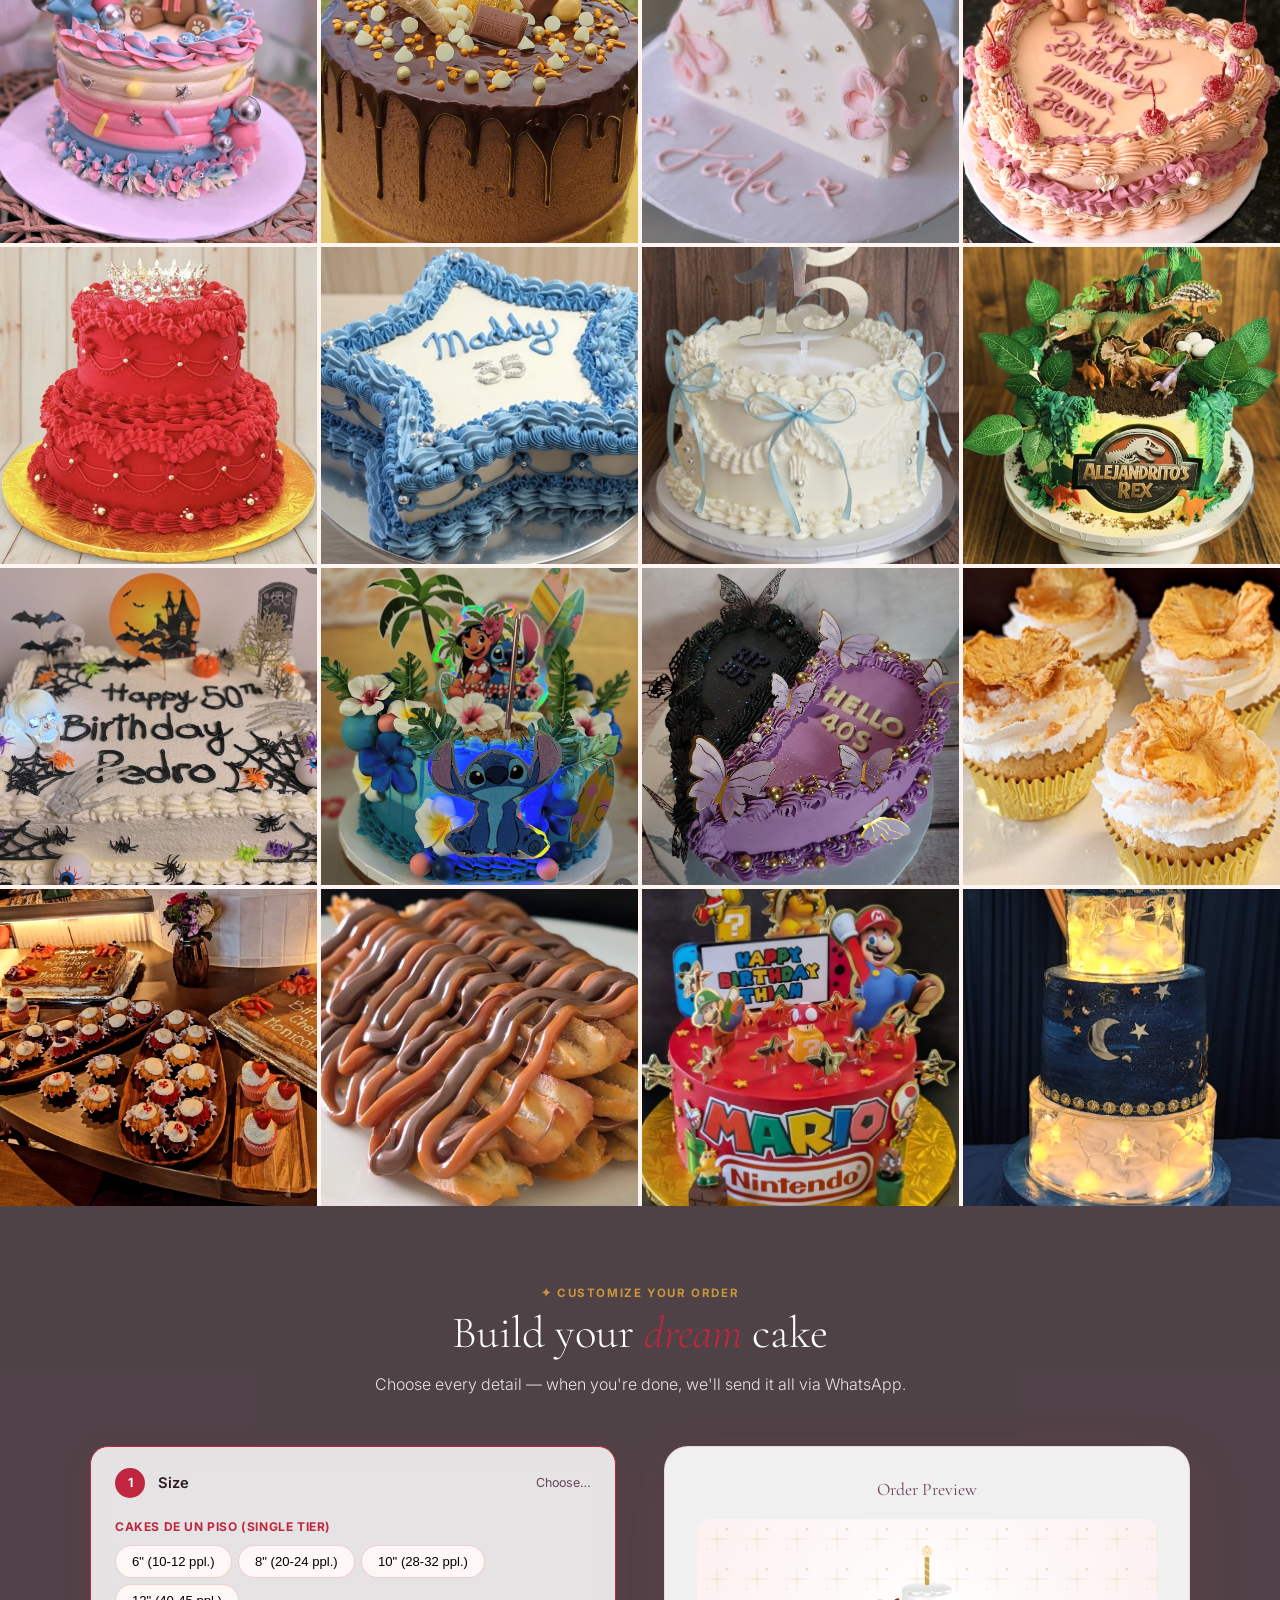
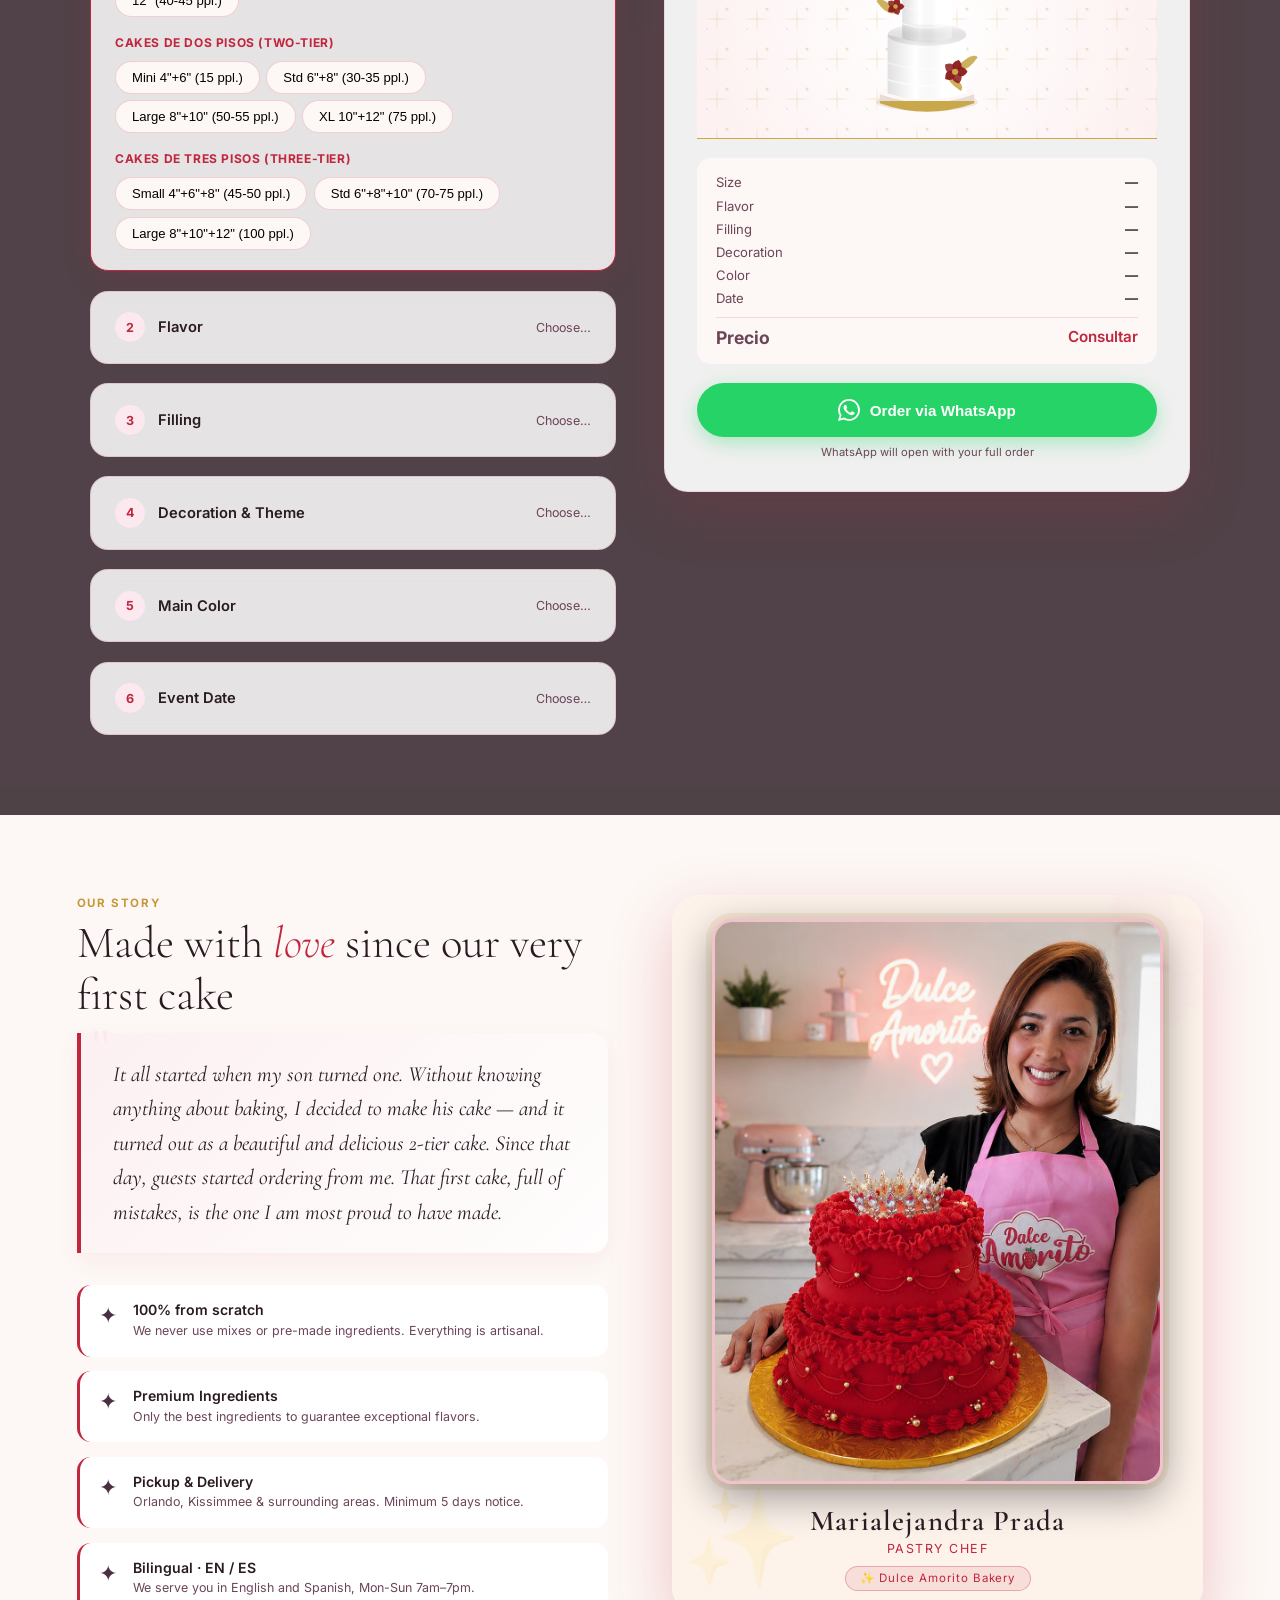
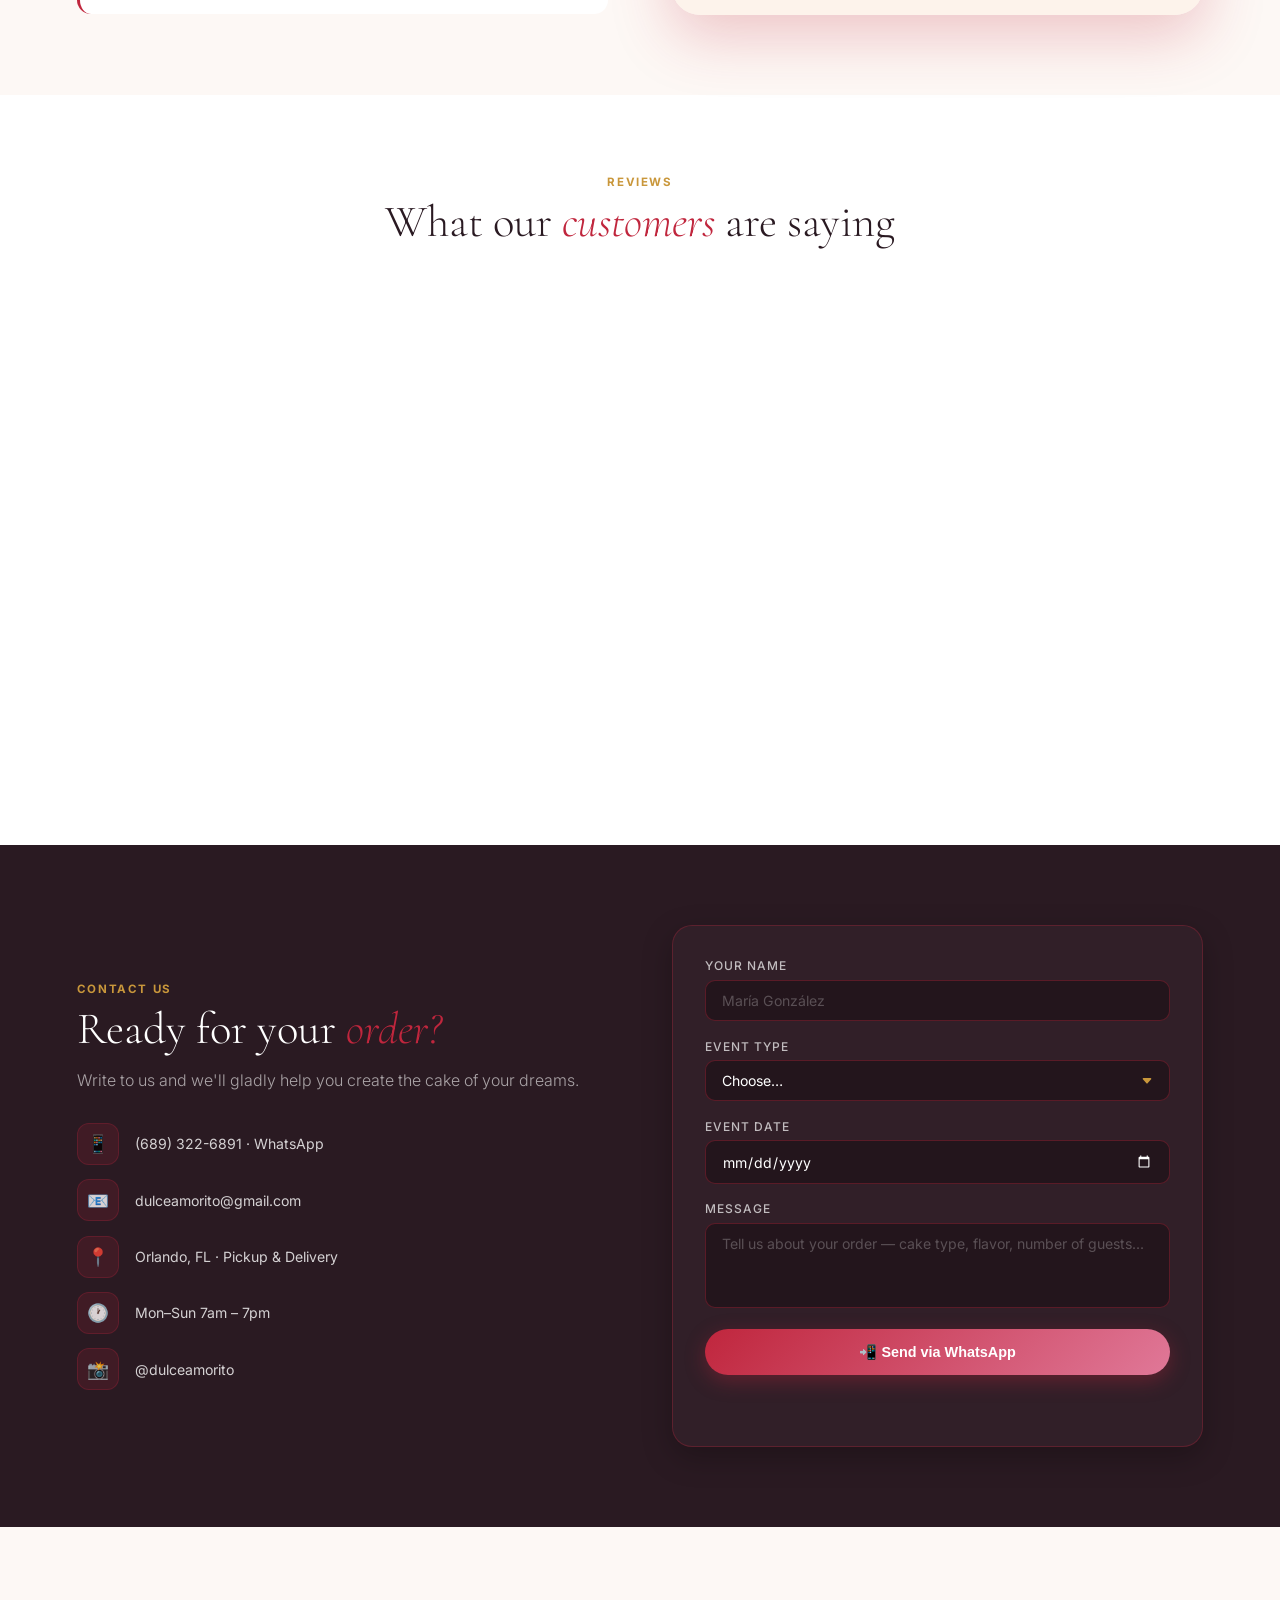
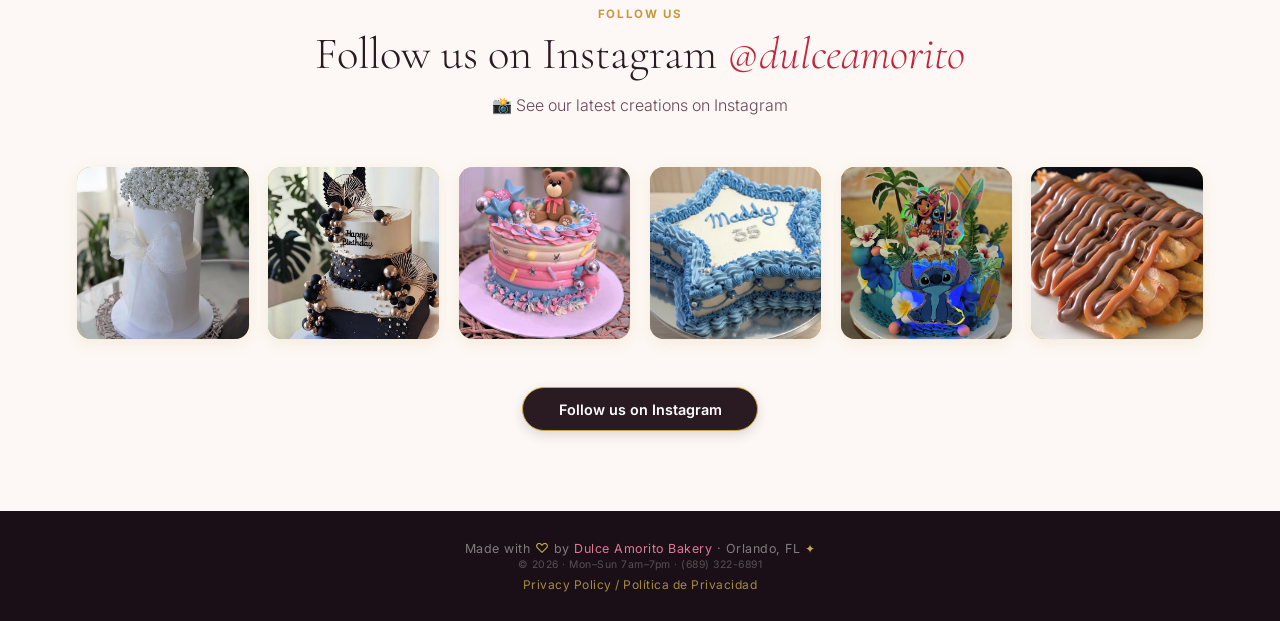
==== commit 080432cf: "Update app.js cache version in index.html" ====
--- a/index.html
+++ b/index.html
@@ -759,7 +759,7 @@
       animate();
     })();
   </script>
-  <script src="app.js?v=20260623"></script>
+  <script src="app.js?v=20260710"></script>
   <!-- DISCOUNT POPUP MODAL -->
   <div id="discount-modal" class="modal-backdrop">
     <div class="modal-content">
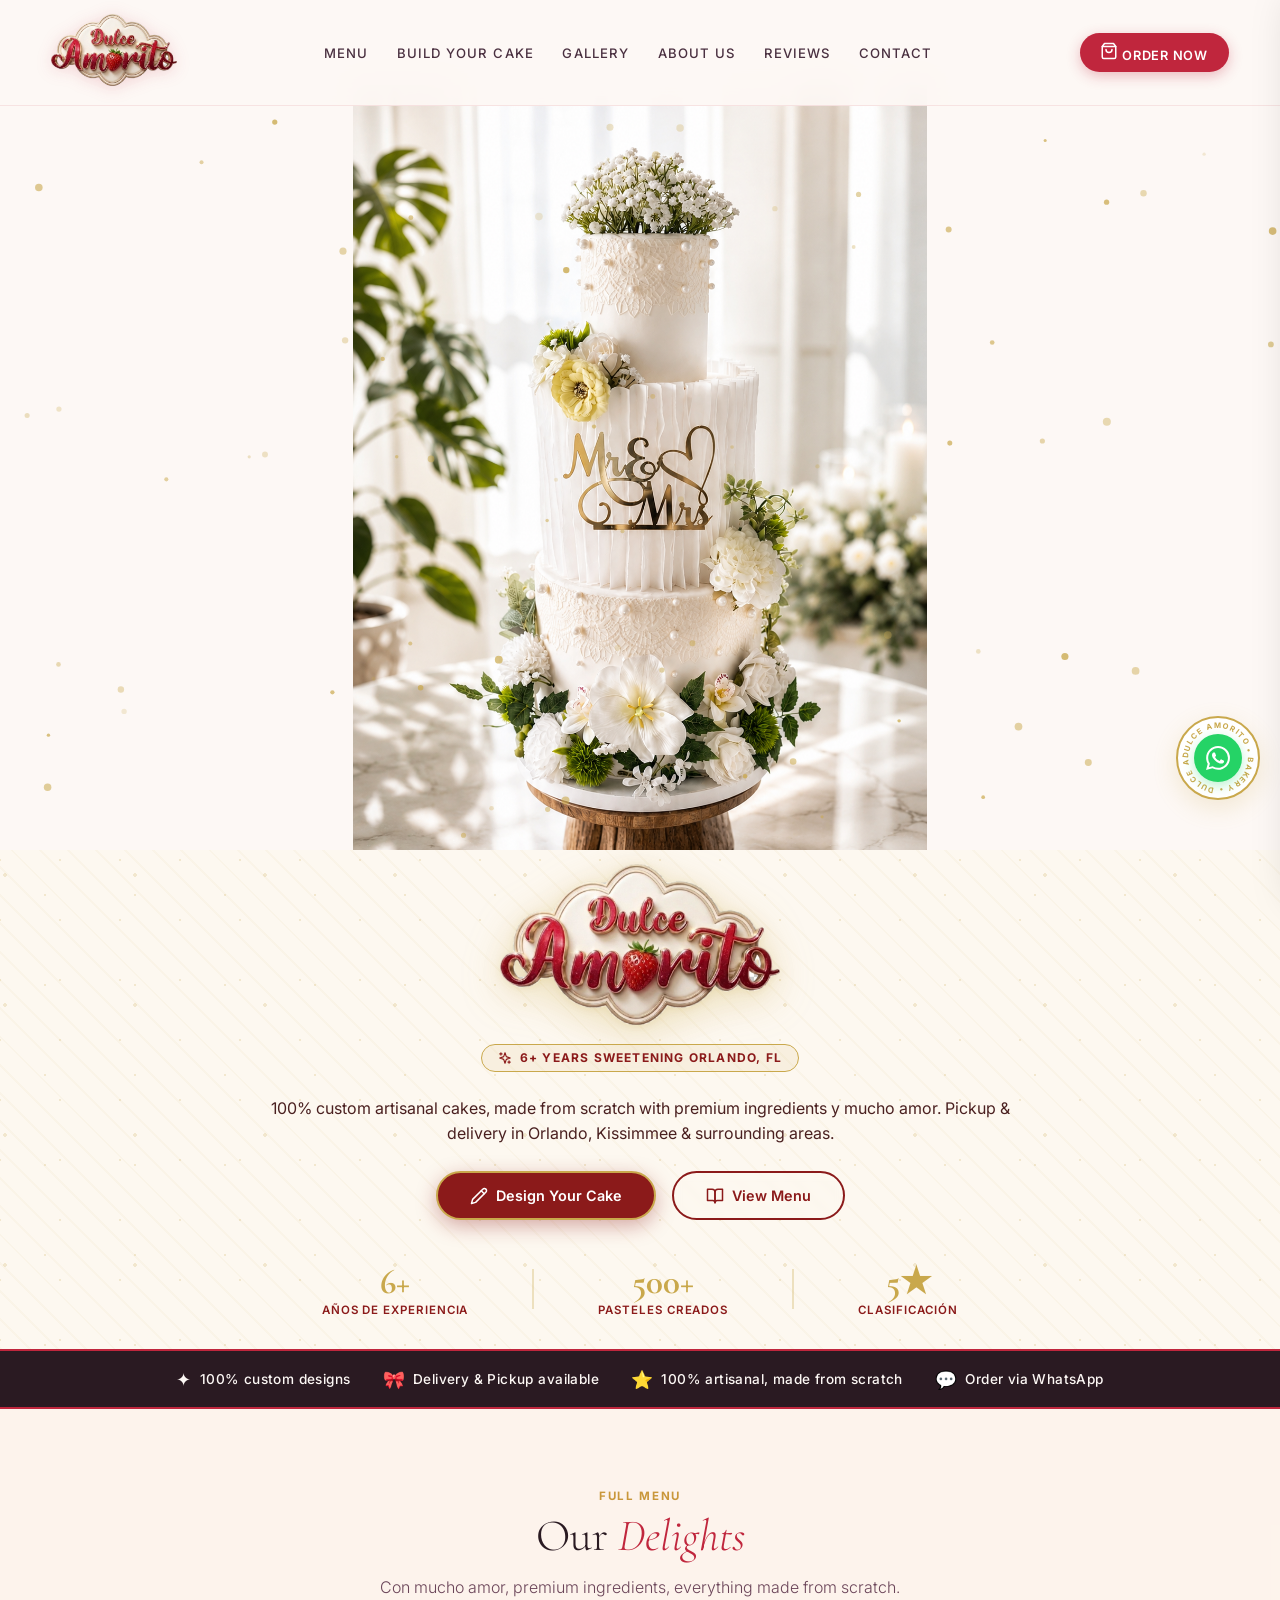
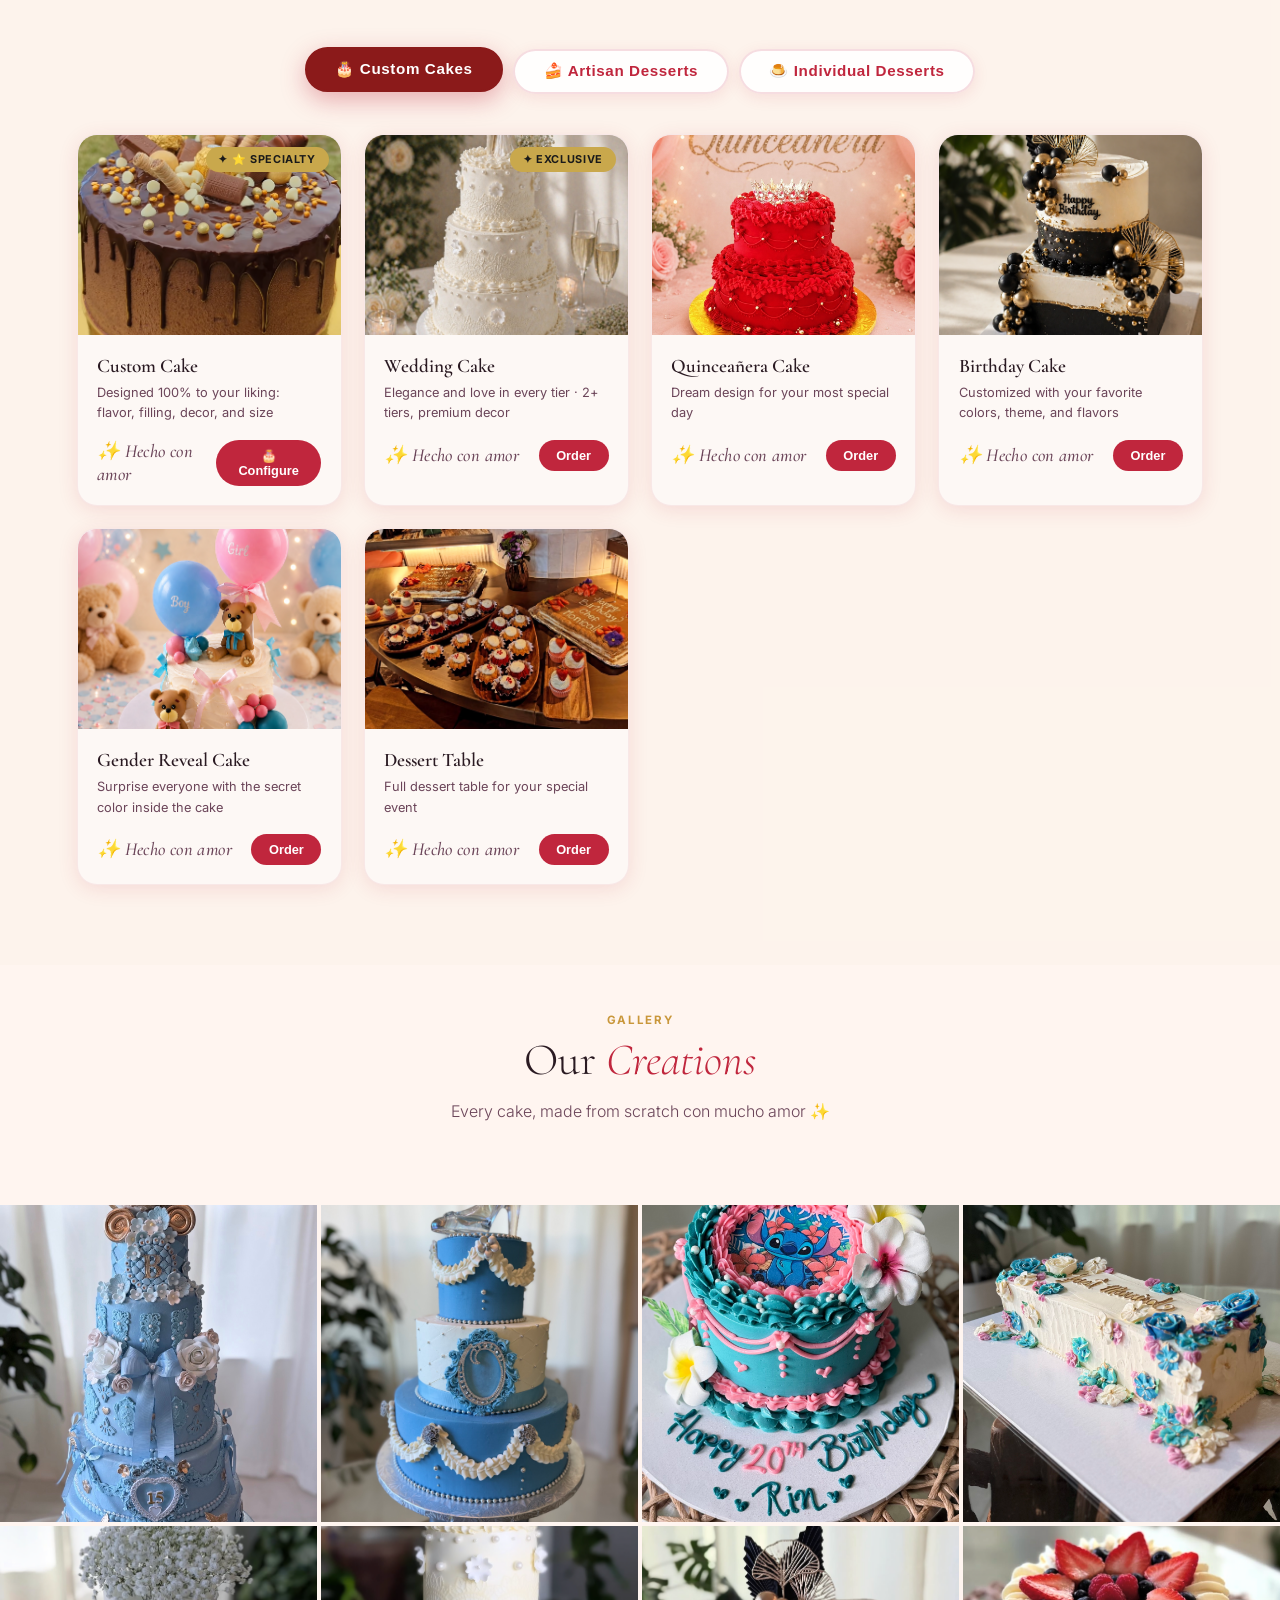
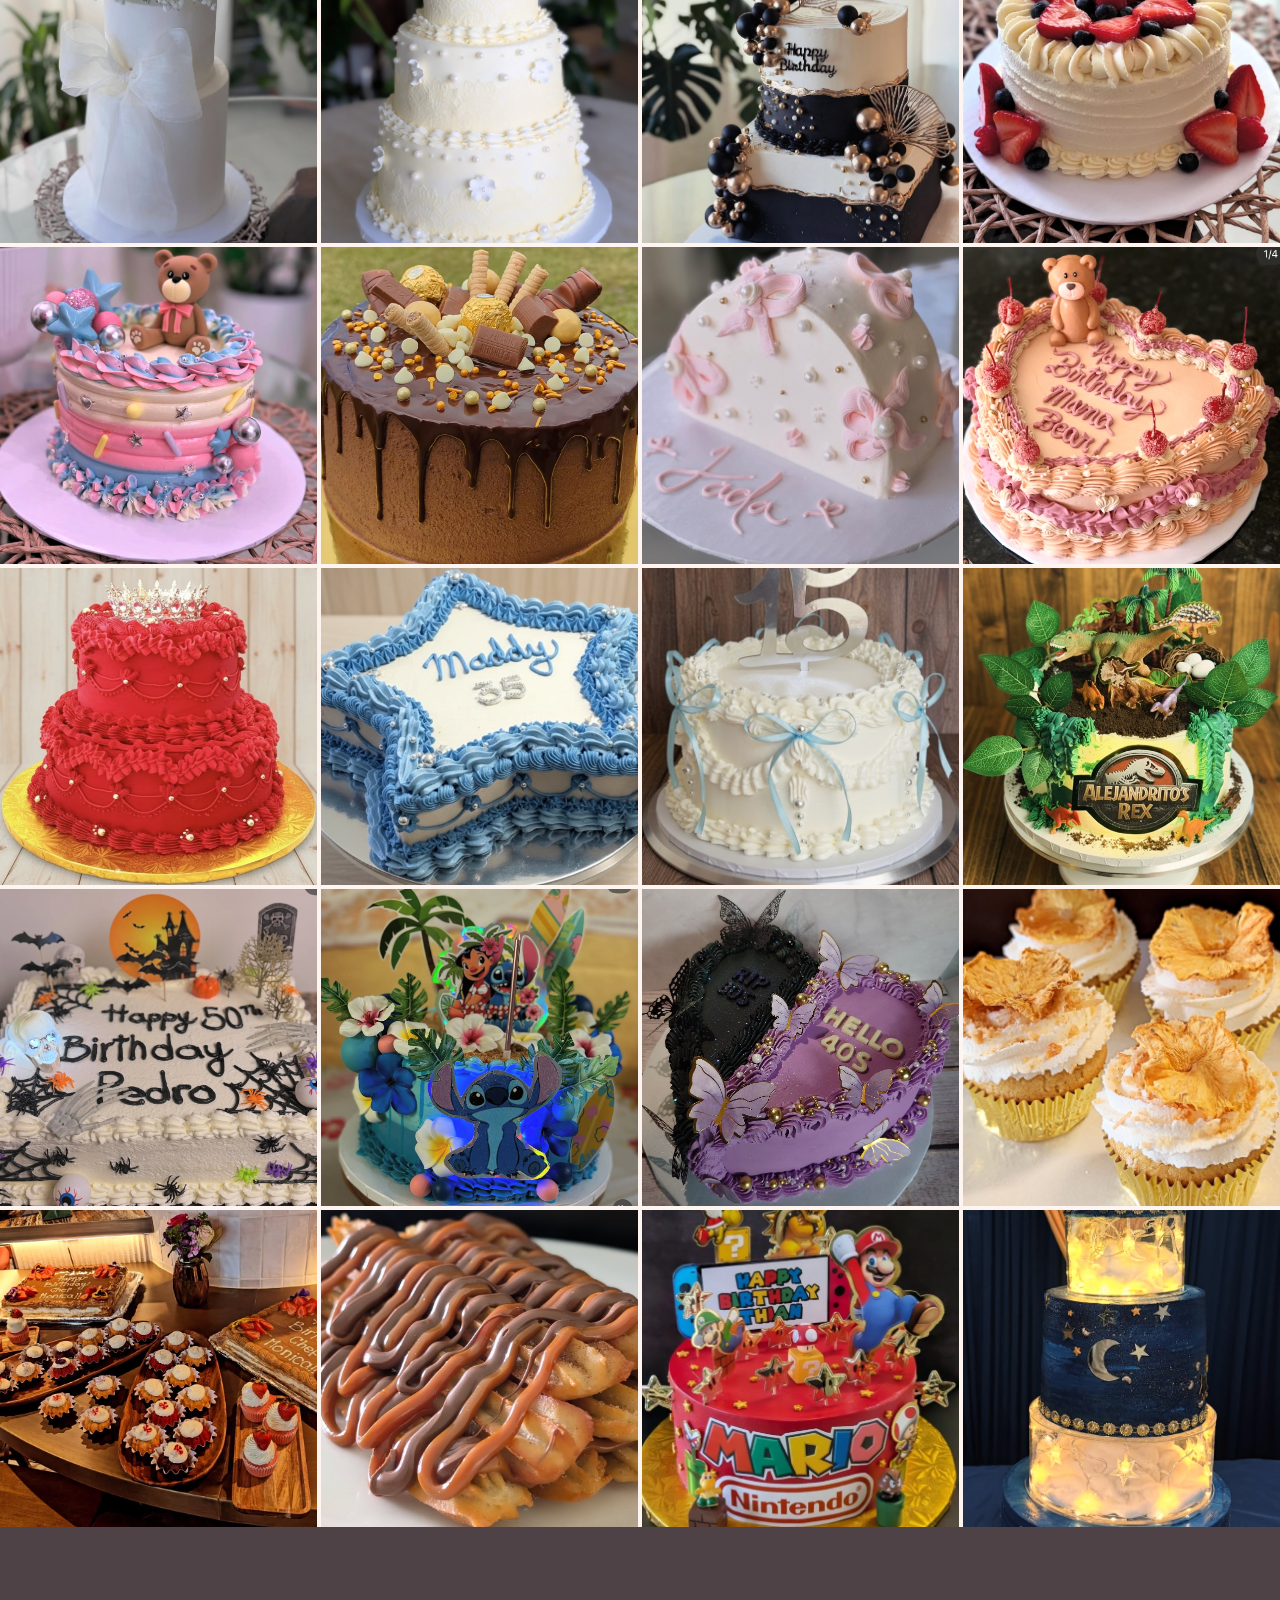
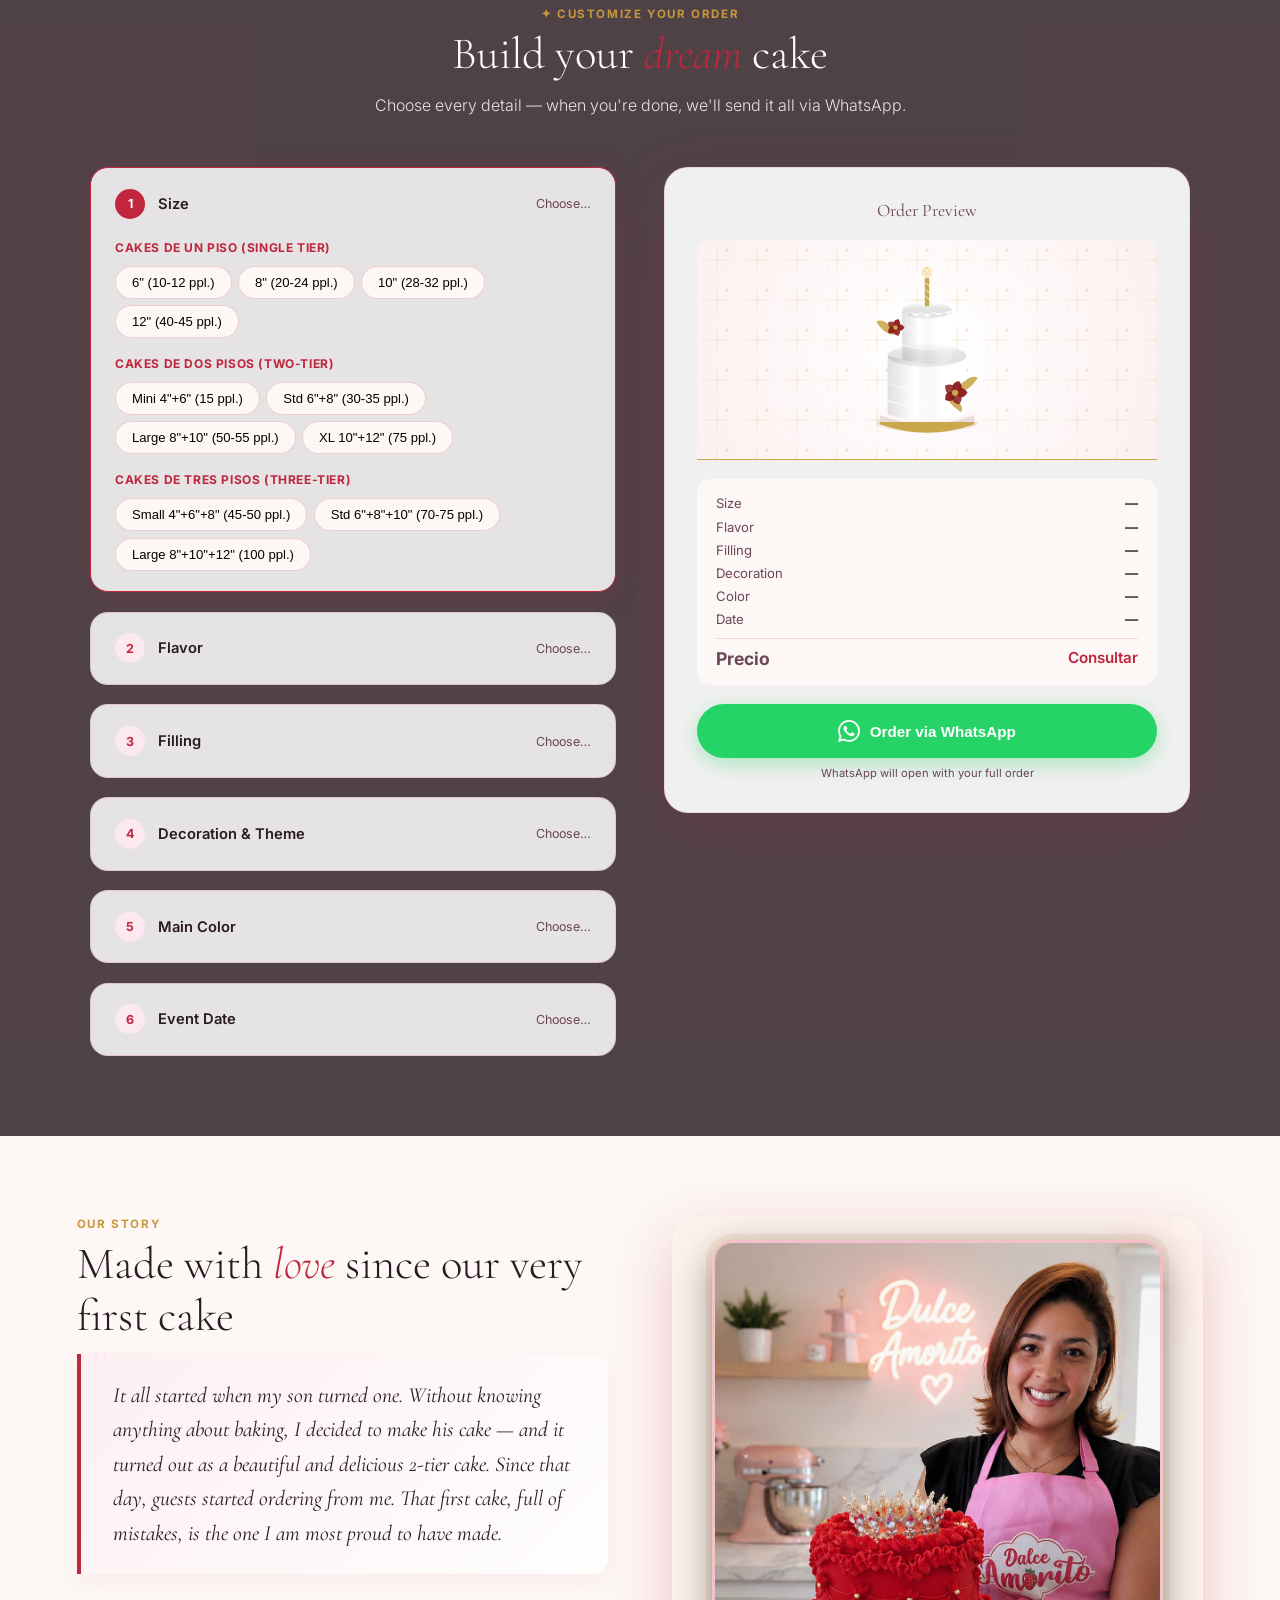
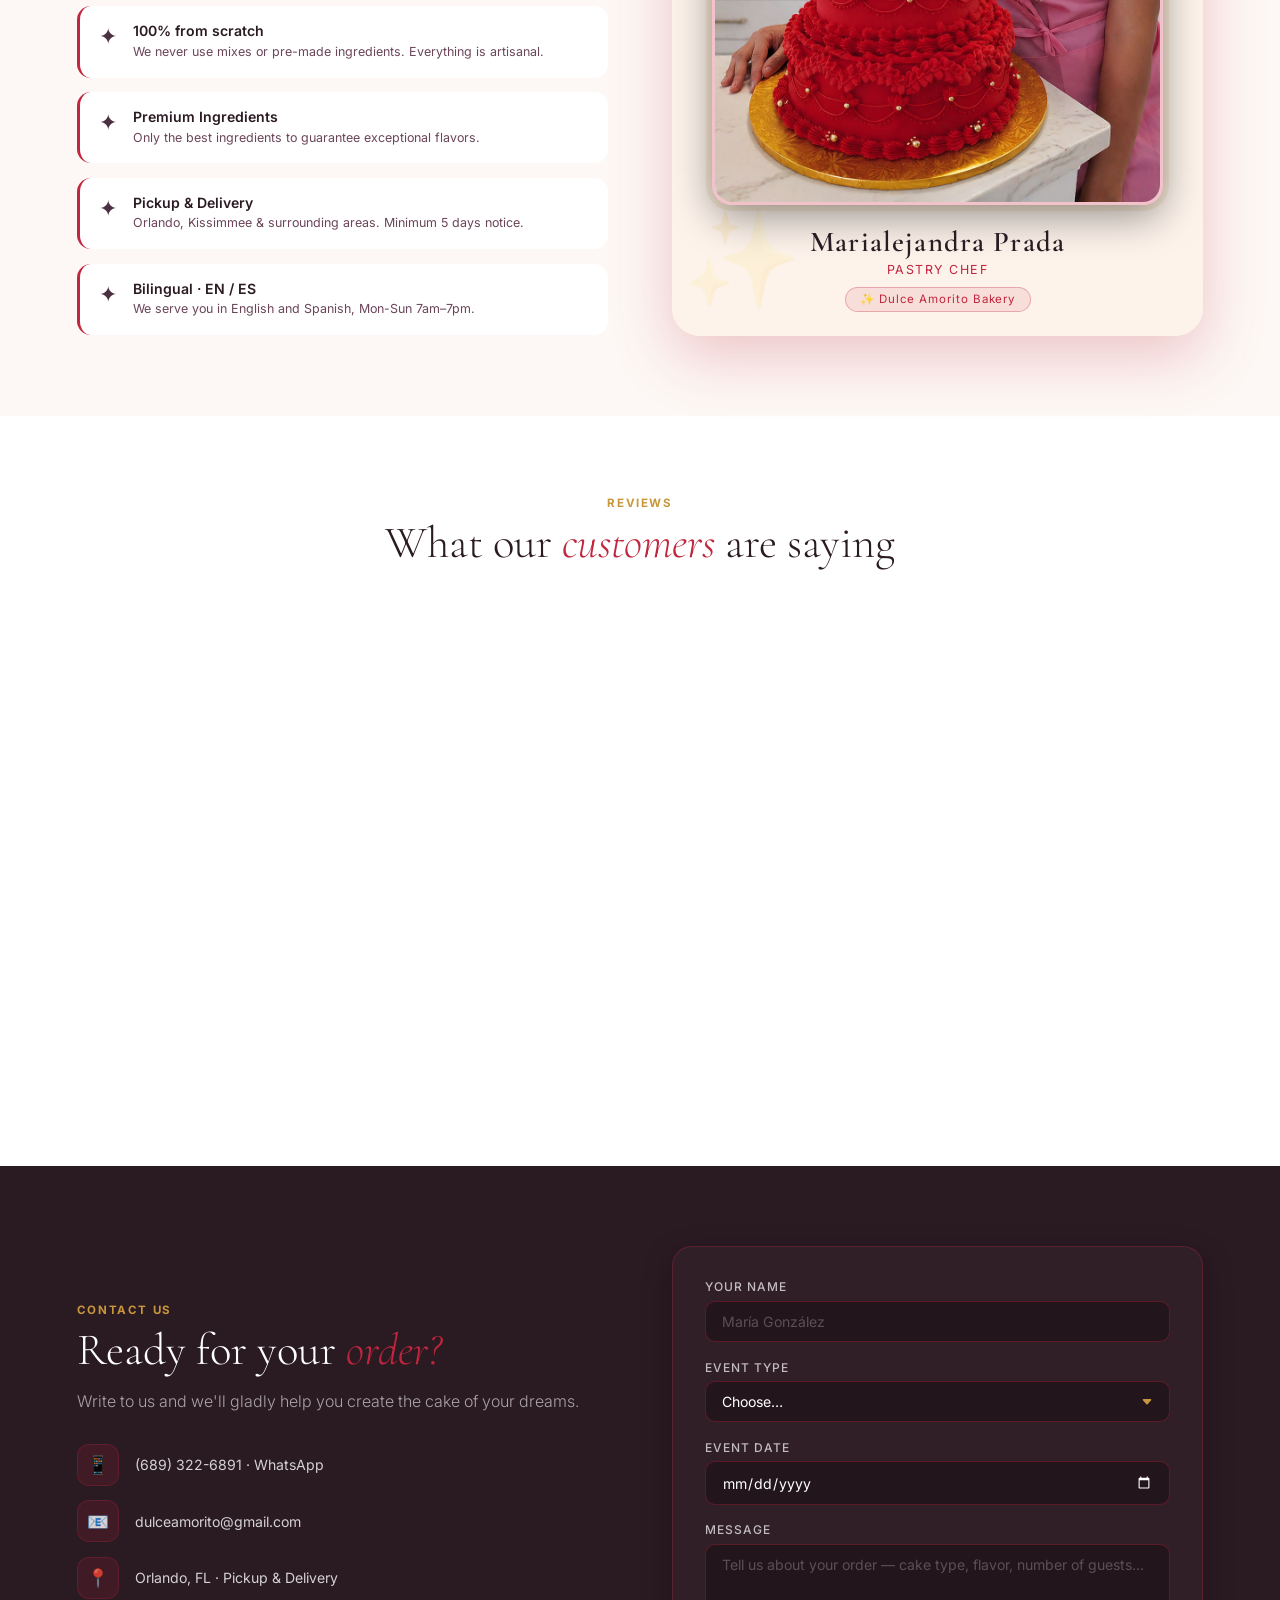
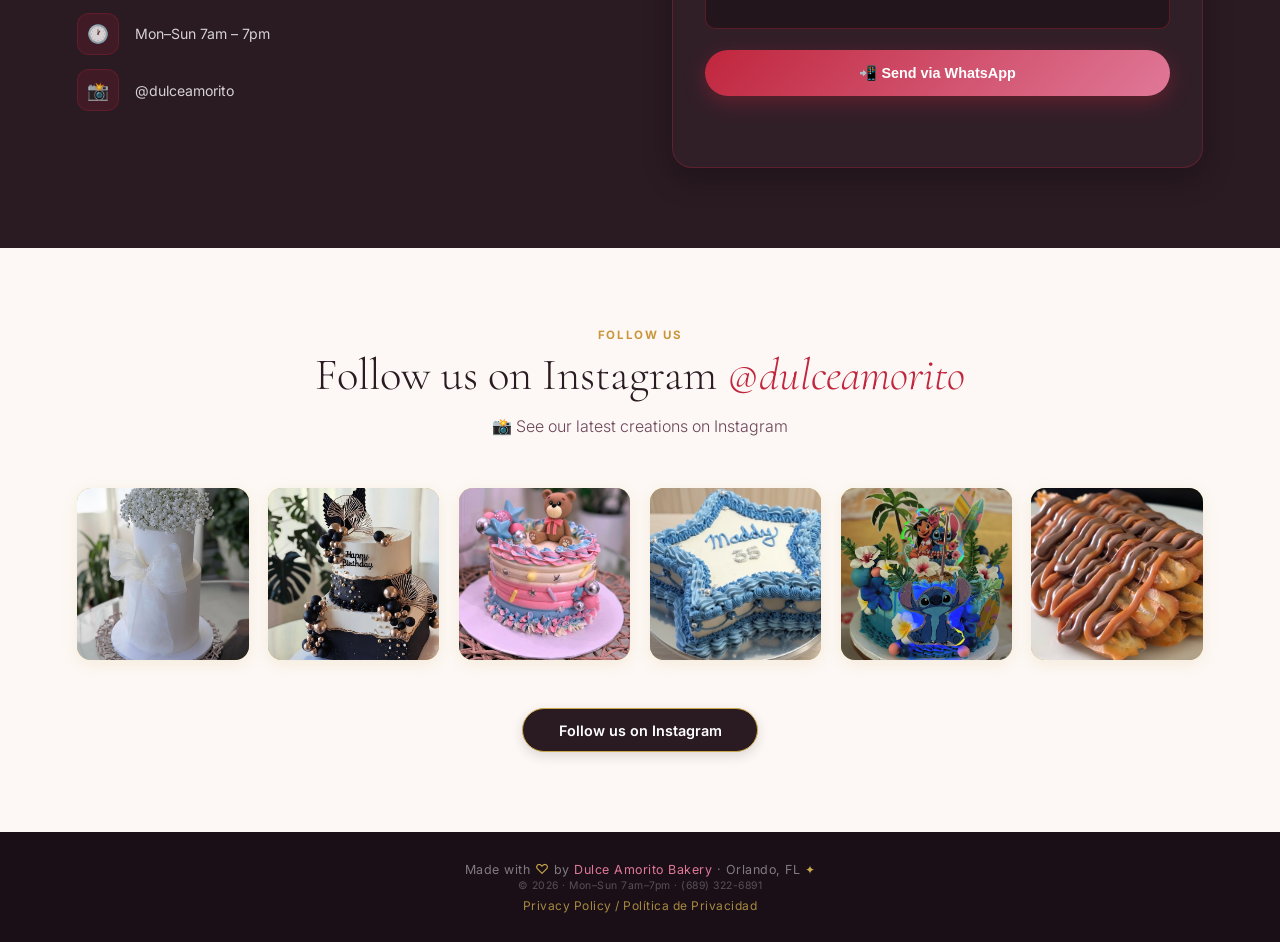
==== commit df4b02d6: "Add and convert new gallery images to the first row" ====
--- a/index.html
+++ b/index.html
@@ -144,65 +144,77 @@
       <p class="section-sub">Every cake, made from scratch con mucho amor ✨</p>
     </div>
     <div style="display:grid;grid-template-columns:repeat(4,1fr);gap:4px;">
+      <div style="overflow:hidden;aspect-ratio:1;"><img src="imagenes/IMG_8934.jpeg" alt="Torta de quinceañera azul elegante con carruaje Orlando FL Dulce Amorito Bakery"
+          style="width:100%;height:100%;object-fit:cover;display:block;" loading="lazy" onclick="openGallery(0)" />
+      </div>
+      <div style="overflow:hidden;aspect-ratio:1;"><img src="imagenes/IMG_9346.jpeg" alt="Torta temática de Cenicienta con zapatilla de cristal Orlando FL Dulce Amorito Bakery"
+          style="width:100%;height:100%;object-fit:cover;display:block;" loading="lazy" onclick="openGallery(1)" />
+      </div>
+      <div style="overflow:hidden;aspect-ratio:1;"><img src="imagenes/IMG_9412.jpeg" alt="Pastel de cumpleaños personalizado de Stitch Orlando FL Dulce Amorito Bakery"
+          style="width:100%;height:100%;object-fit:cover;display:block;" loading="lazy" onclick="openGallery(2)" />
+      </div>
+      <div style="overflow:hidden;aspect-ratio:1;"><img src="imagenes/IMG_9756.jpeg" alt="Torta de bodas rectangular Just Married decorada con flores Orlando FL Dulce Amorito Bakery"
+          style="width:100%;height:100%;object-fit:cover;display:block;" loading="lazy" onclick="openGallery(3)" />
+      </div>
       <div style="overflow:hidden;aspect-ratio:1;"><img src="imagenes/dulce-1.png" alt="Pastel personalizado artesanal Orlando FL Dulce Amorito Bakery"
-          style="width:100%;height:100%;object-fit:cover;display:block;" loading="lazy" onclick="openGallery(0)" />
+          style="width:100%;height:100%;object-fit:cover;display:block;" loading="lazy" onclick="openGallery(4)" />
       </div>
       <div style="overflow:hidden;aspect-ratio:1;"><img src="imagenes/dulce-2.png" alt="Pastel de cumpleaños decorado Orlando FL Dulce Amorito Bakery"
-          style="width:100%;height:100%;object-fit:cover;display:block;" loading="lazy" onclick="openGallery(1)" />
+          style="width:100%;height:100%;object-fit:cover;display:block;" loading="lazy" onclick="openGallery(5)" />
       </div>
       <div style="overflow:hidden;aspect-ratio:1;"><img src="imagenes/dulce-3.png" alt="Torta elegante para bodas Orlando FL Dulce Amorito Bakery"
-          style="width:100%;height:100%;object-fit:cover;display:block;" loading="lazy" onclick="openGallery(2)" />
+          style="width:100%;height:100%;object-fit:cover;display:block;" loading="lazy" onclick="openGallery(6)" />
       </div>
       <div style="overflow:hidden;aspect-ratio:1;"><img src="imagenes/dulce-4.png" alt="Pasteles finos de aniversario Orlando FL Dulce Amorito Bakery"
-          style="width:100%;height:100%;object-fit:cover;display:block;" loading="lazy" onclick="openGallery(3)" />
+          style="width:100%;height:100%;object-fit:cover;display:block;" loading="lazy" onclick="openGallery(7)" />
       </div>
       <div style="overflow:hidden;aspect-ratio:1;"><img src="imagenes/dulce-5.png" alt="Pastel decorado con flores naturales Orlando FL Dulce Amorito Bakery"
-          style="width:100%;height:100%;object-fit:cover;display:block;" loading="lazy" onclick="openGallery(4)" />
+          style="width:100%;height:100%;object-fit:cover;display:block;" loading="lazy" onclick="openGallery(8)" />
       </div>
       <div style="overflow:hidden;aspect-ratio:1;"><img src="imagenes/dulce-6.png" alt="Torta temática infantil personalizada Orlando FL Dulce Amorito Bakery"
-          style="width:100%;height:100%;object-fit:cover;display:block;" loading="lazy" onclick="openGallery(5)" />
+          style="width:100%;height:100%;object-fit:cover;display:block;" loading="lazy" onclick="openGallery(9)" />
       </div>
       <div style="overflow:hidden;aspect-ratio:1;"><img src="imagenes/dulce-7.png" alt="Pastel artístico para eventos especiales Orlando FL Dulce Amorito Bakery"
-          style="width:100%;height:100%;object-fit:cover;display:block;" loading="lazy" onclick="openGallery(6)" />
+          style="width:100%;height:100%;object-fit:cover;display:block;" loading="lazy" onclick="openGallery(10)" />
       </div>
       <div style="overflow:hidden;aspect-ratio:1;"><img src="imagenes/dulce-8.png" alt="Torta vintage estilo Lambeth Orlando FL Dulce Amorito Bakery"
-          style="width:100%;height:100%;object-fit:cover;display:block;" loading="lazy" onclick="openGallery(7)" />
+          style="width:100%;height:100%;object-fit:cover;display:block;" loading="lazy" onclick="openGallery(11)" />
       </div>
       <div style="overflow:hidden;aspect-ratio:1;"><img src="imagenes/dulce-9.png" alt="Pastel drip de chocolate gourmet Orlando FL Dulce Amorito Bakery"
-          style="width:100%;height:100%;object-fit:cover;display:block;" loading="lazy" onclick="openGallery(8)" />
+          style="width:100%;height:100%;object-fit:cover;display:block;" loading="lazy" onclick="openGallery(12)" />
       </div>
       <div style="overflow:hidden;aspect-ratio:1;"><img src="imagenes/dulce-10.png" alt="Torta personalizada de bautizo Orlando FL Dulce Amorito Bakery"
-          style="width:100%;height:100%;object-fit:cover;display:block;" loading="lazy" onclick="openGallery(9)" />
+          style="width:100%;height:100%;object-fit:cover;display:block;" loading="lazy" onclick="openGallery(13)" />
       </div>
       <div style="overflow:hidden;aspect-ratio:1;"><img src="imagenes/dulce-11.png" alt="Pastel de Quinceañera elegante de pisos Orlando FL Dulce Amorito Bakery"
-          style="width:100%;height:100%;object-fit:cover;display:block;" loading="lazy" onclick="openGallery(10)" />
+          style="width:100%;height:100%;object-fit:cover;display:block;" loading="lazy" onclick="openGallery(14)" />
       </div>
       <div style="overflow:hidden;aspect-ratio:1;"><img src="imagenes/dulce-12.png" alt="Torta revelación de género de bebé Orlando FL Dulce Amorito Bakery"
-          style="width:100%;height:100%;object-fit:cover;display:block;" loading="lazy" onclick="openGallery(11)" />
+          style="width:100%;height:100%;object-fit:cover;display:block;" loading="lazy" onclick="openGallery(15)" />
       </div>
       <div style="overflow:hidden;aspect-ratio:1;"><img src="imagenes/dulce-13.png" alt="Pasteles personalizados para fiestas de graduación Orlando FL Dulce Amorito Bakery"
-          style="width:100%;height:100%;object-fit:cover;display:block;" loading="lazy" onclick="openGallery(12)" />
+          style="width:100%;height:100%;object-fit:cover;display:block;" loading="lazy" onclick="openGallery(16)" />
       </div>
       <div style="overflow:hidden;aspect-ratio:1;"><img src="imagenes/dulce-14.png" alt="Pastel de fondant creativo artesanal Orlando FL Dulce Amorito Bakery"
-          style="width:100%;height:100%;object-fit:cover;display:block;" loading="lazy" onclick="openGallery(13)" />
+          style="width:100%;height:100%;object-fit:cover;display:block;" loading="lazy" onclick="openGallery(17)" />
       </div>
       <div style="overflow:hidden;aspect-ratio:1;"><img src="imagenes/dulce-15.png" alt="Torta de bodas clásica minimalista Orlando FL Dulce Amorito Bakery"
-          style="width:100%;height:100%;object-fit:cover;display:block;" loading="lazy" onclick="openGallery(14)" />
+          style="width:100%;height:100%;object-fit:cover;display:block;" loading="lazy" onclick="openGallery(18)" />
       </div>
       <div style="overflow:hidden;aspect-ratio:1;"><img src="imagenes/dulce-16.png" alt="Pastel moderno con hojas de oro Orlando FL Dulce Amorito Bakery"
-          style="width:100%;height:100%;object-fit:cover;display:block;" loading="lazy" onclick="openGallery(15)" />
+          style="width:100%;height:100%;object-fit:cover;display:block;" loading="lazy" onclick="openGallery(19)" />
       </div>
       <div style="overflow:hidden;aspect-ratio:1;"><img src="imagenes/dulce-17.png" alt="Torta elegante de aniversario de bodas Orlando FL Dulce Amorito Bakery"
-          style="width:100%;height:100%;object-fit:cover;display:block;" loading="lazy" onclick="openGallery(16)" />
+          style="width:100%;height:100%;object-fit:cover;display:block;" loading="lazy" onclick="openGallery(20)" />
       </div>
       <div style="overflow:hidden;aspect-ratio:1;"><img src="imagenes/dulce-18.png" alt="Pastel rústico decorado con frutos rojos Orlando FL Dulce Amorito Bakery"
-          style="width:100%;height:100%;object-fit:cover;display:block;" loading="lazy" onclick="openGallery(17)" />
+          style="width:100%;height:100%;object-fit:cover;display:block;" loading="lazy" onclick="openGallery(21)" />
       </div>
       <div style="overflow:hidden;aspect-ratio:1;"><img src="imagenes/dulce-19.png" alt="Torta personalizada con merengue suizo Orlando FL Dulce Amorito Bakery"
-          style="width:100%;height:100%;object-fit:cover;display:block;" loading="lazy" onclick="openGallery(18)" />
+          style="width:100%;height:100%;object-fit:cover;display:block;" loading="lazy" onclick="openGallery(22)" />
       </div>
       <div style="overflow:hidden;aspect-ratio:1;"><img src="imagenes/dulce-23.png" alt="Pastel de cumpleaños infantil temático Orlando FL Dulce Amorito Bakery"
-          style="width:100%;height:100%;object-fit:cover;display:block;" loading="lazy" onclick="openGallery(19)" />
+          style="width:100%;height:100%;object-fit:cover;display:block;" loading="lazy" onclick="openGallery(23)" />
       </div>
     </div>
   </section>
